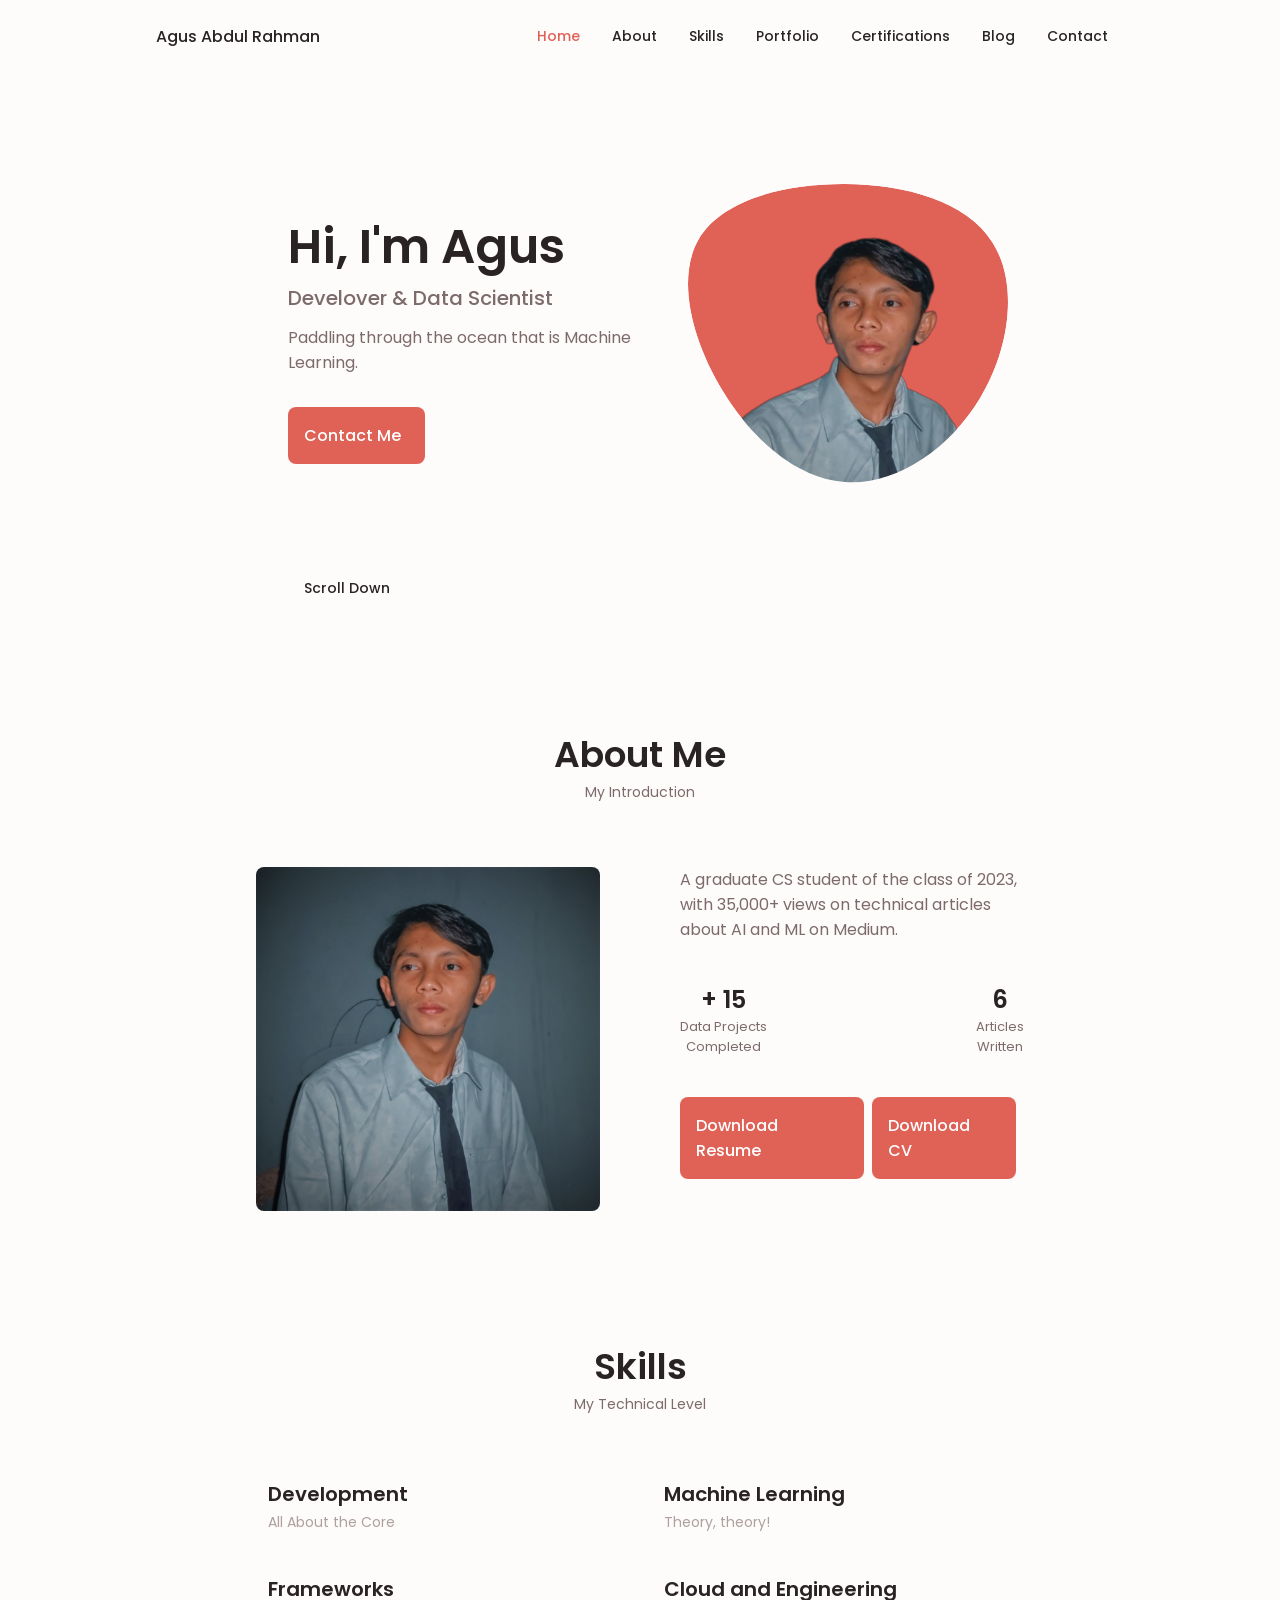
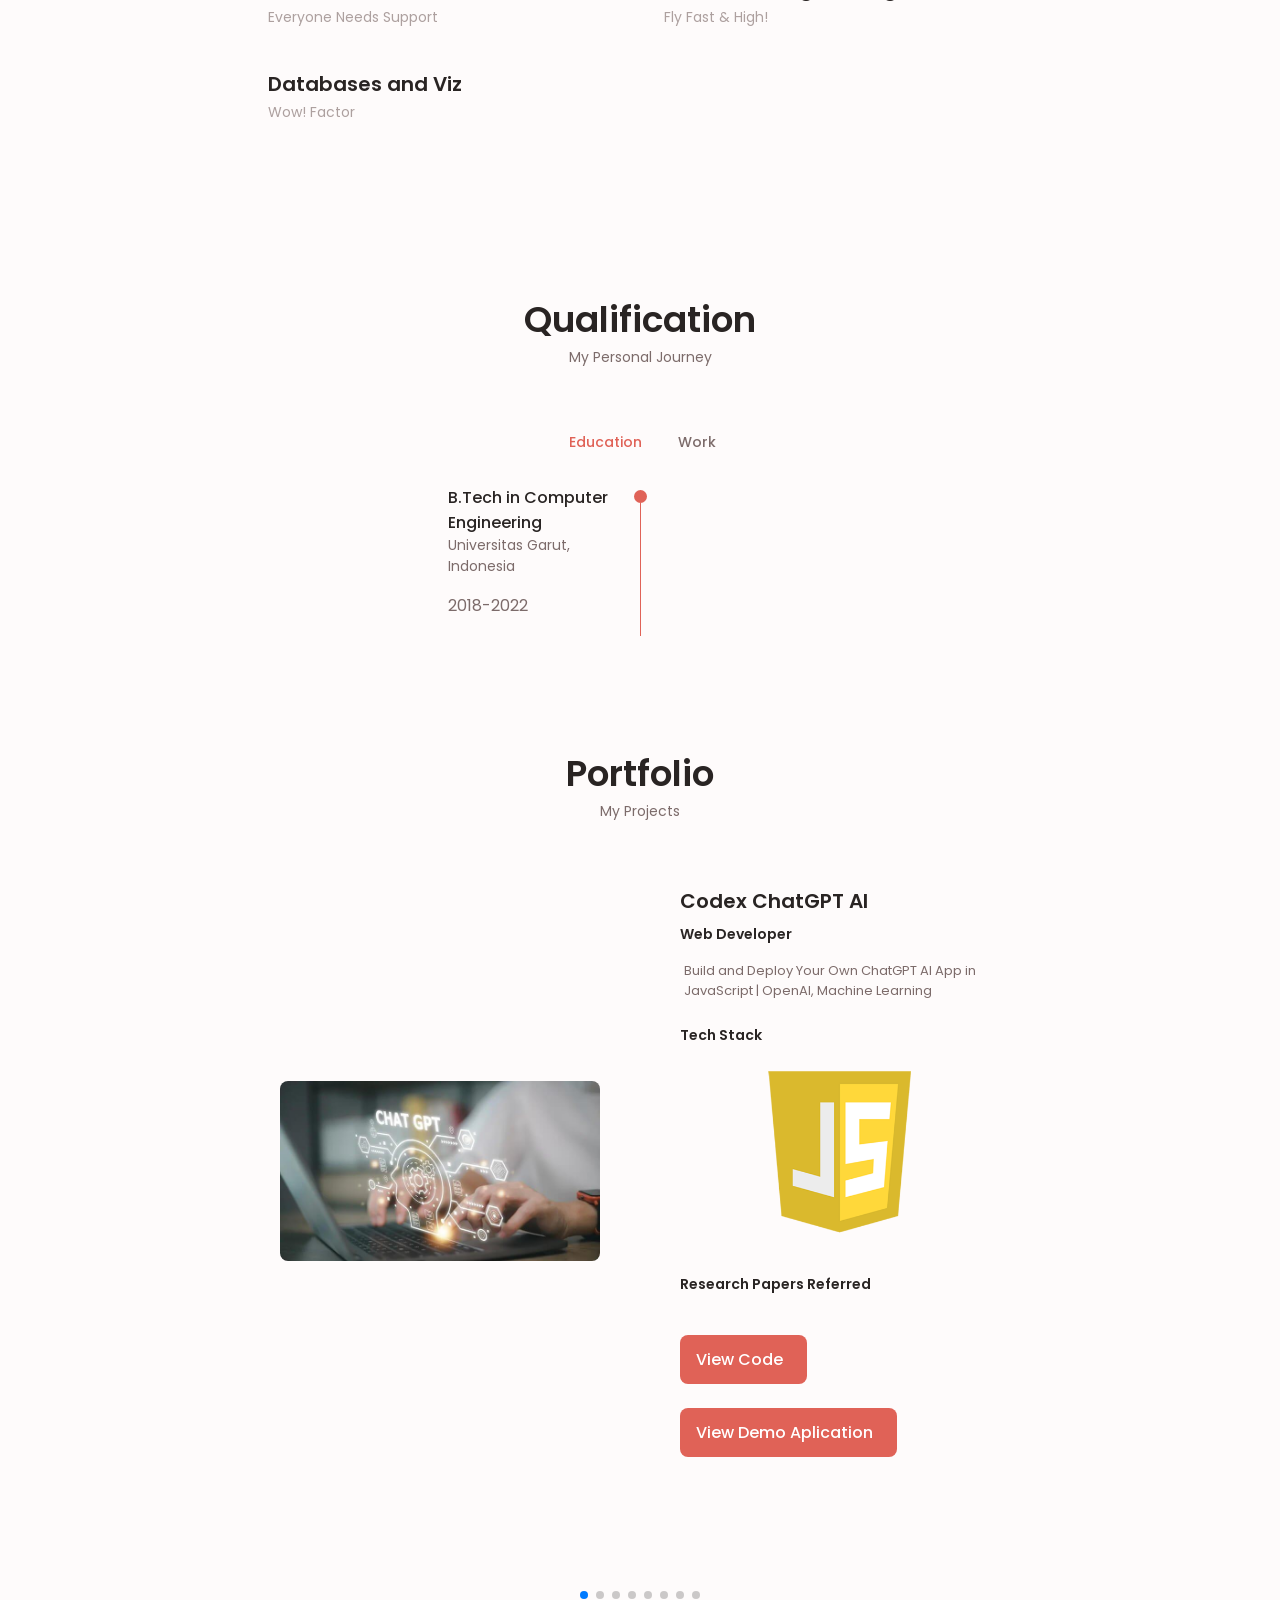
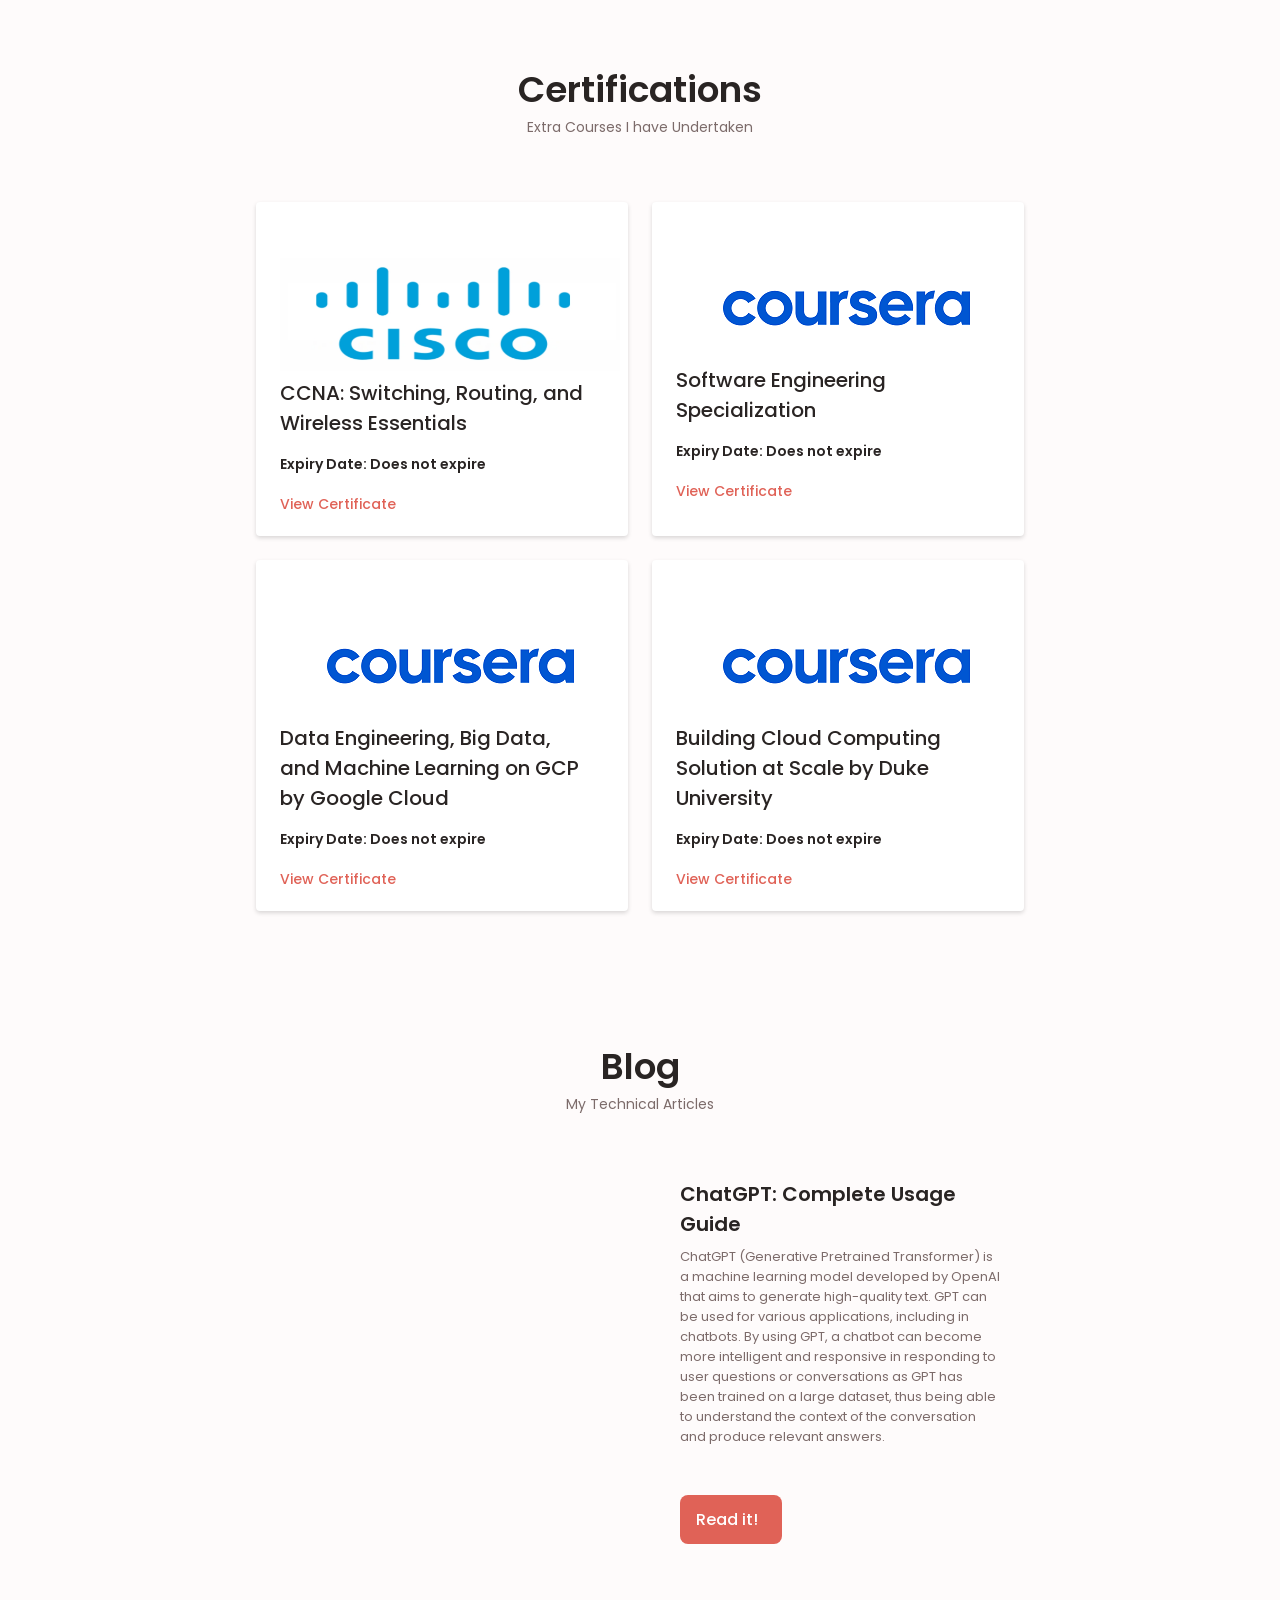
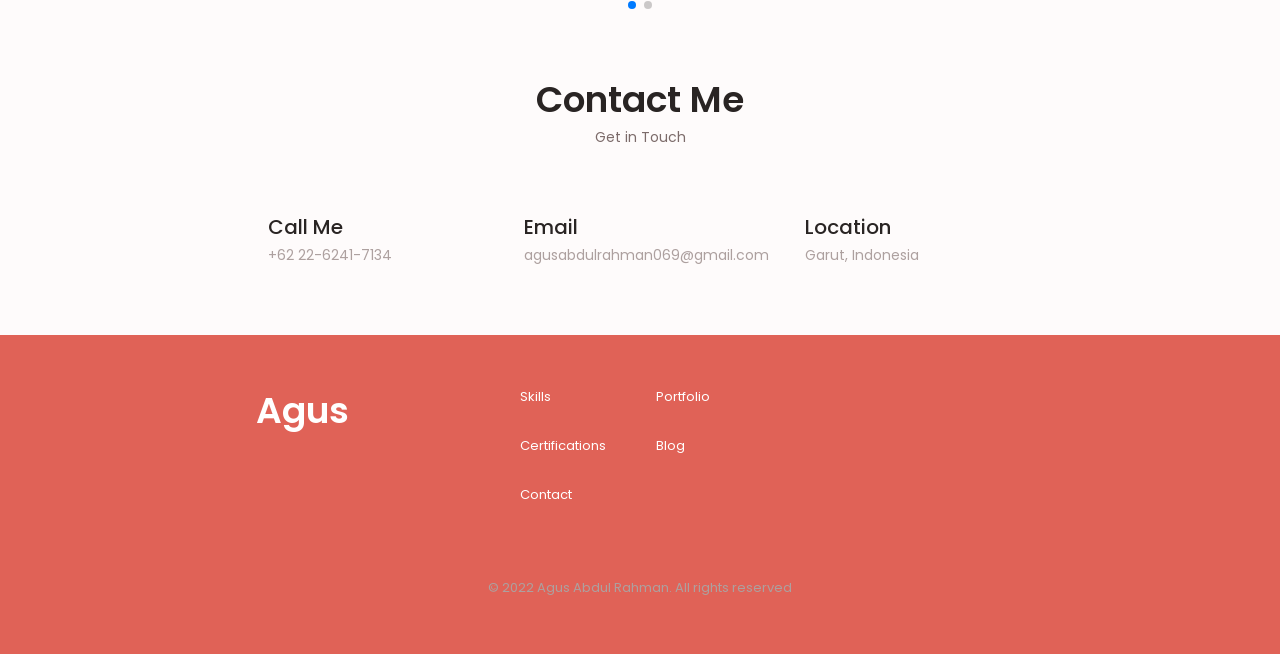
==== index.html @ 969ab30a "add img" ====
<!DOCTYPE html>
    <html lang="en">
    <head>
        <meta charset="UTF-8">
        <meta name="viewport" content="width=device-width, initial-scale=1.0">

        <!--==================== FAVICON ====================-->
        <link rel="icon" href="assets/img/favicon.png">
        
        <!--==================== UNICONS ====================-->
        <link rel="stylesheet" href="https://unicons.iconscout.com/release/v4.0.0/css/line.css">
        
        <!--==================== SWIPER CSS ====================-->
        <link rel="stylesheet" href="assets/css/swiper-bundle.min.css">
        
        <!--==================== CSS ====================-->
        <link rel="stylesheet" href="assets/css/styles.css">

        <!--    =========== Tracker =========      -->
        <!-- Global site tag (gtag.js) - Google Analytics -->
        <script async src="https://www.googletagmanager.com/gtag/js?id=G-GCK34VVZSK"></script>
        <script>
          window.dataLayer = window.dataLayer || [];
          function gtag(){dataLayer.push(arguments);}
          gtag('js', new Date());

          gtag('config', 'G-GCK34VVZSK');
        </script>
        <title>Agus</title>
    </head>
    <body>
        <!--==================== HEADER ====================-->
        <header class="header" id="header">
            <nav class="nav container">
                <a href="#" class="nav__logo">Agus Abdul Rahman</a>

                <div class="nav__menu" id="nav-menu">
                    <ul class="nav__list grid">
                        <li class="nav__item">
                            <a href="#home" class="nav__link active-link">
                                <i class="uil uil-estate nav__icon"></i> Home
                            </a>
                        </li>
                        <li class="nav__item">
                            <a href="#about" class="nav__link">
                                <i class="uil uil-user nav__icon"></i> About
                            </a>
                        </li>
                        <li class="nav__item">
                            <a href="#skills" class="nav__link">
                                <i class="uil uil-file-alt nav__icon"></i> Skills
                            </a>
                        </li>
                        <li class="nav__item">
                            <a href="#portfolio" class="nav__link"> 
                                <i class="uil uil-scenery nav__icon"></i> Portfolio
                            </a>
                        </li>
                        <!-- <li class="nav__item">
                            <a href="#research" class="nav__link"> 
                                <i class="uil uil-briefcase nav__icon"></i> Research
                            </a>
                        </li> -->
                        <li class="nav__item">
                            <a href="#certification" class="nav__link"> 
                                <i class="uil uil-newspaper nav__icon"></i> Certifications
                            </a>
                        </li>
                        <li class="nav__item">
                            <a href="#blog" class="nav__link"> 
                                <i class="uil uil-edit nav__icon"></i> Blog
                            </a>
                        </li>
                        <li class="nav__item">
                            <a href="#contact" class="nav__link">
                                <i class="uil uil-message nav__icon"></i> Contact
                            </a>
                        </li>
                    </ul>
                    <i class="uil uil-times nav__close" id="nav-close"></i>
                </div>

                <div class="nav__btns">
                    <!-- Theme change button -->
                    <i class="uil uil-moon change-theme" id="theme-button"></i>

                    <div class="nav__toggle" id="nav-toggle">
                        <i class="uil uil-apps"></i>
                    </div>
                </div>
            </nav>
        </header>

        <!--==================== MAIN ====================-->
        <main class="main">
            <!--==================== HOME ====================-->
            <section class="home section" id="home">
                <div class="home__container container grid">
                    <div class="home__content grid">
                        <div class="home__social">
                            <a href="https://www.linkedin.com/in/agusabdulrahman" target="_blank" class="home__social-icon">
                                <i class="uil uil-linkedin-alt"></i>
                            </a>

                            <a href="https://www.github.com/agusabdulrahman" target="_blank" class="home__social-icon">
                                <i class="uil uil-github-alt"></i>
                            </a>

                            <a href="https://www.twitter.com/@agusabdulrahman" target="_blank" class="home__social-icon">
                                <i class="uil uil-twitter-alt"></i>
                            </a>

                            <a href="https://www.medium.com/@agusabdulrahman" target="_blank" class="home__social-icon">
                                <i class="uil uil-medium-m"></i>
                            </a>

                            <a href="https://www.leetcode.com/@agusabdulrahman" target="_blank" class="home__social-icon">
                                <i class="uil uil-arrow"></i>
                            </a>

                            <!-- Personal Blog Link -->
                            <!-- <a href="https://newstoday51.news.blog/" target="_blank" class="home__social-icon">
                                <i class="uil uil-pen"></i>
                            </a> -->
                        </div>

                        <div class="home__img">
                            <svg class="home__blob" viewBox="0 0 200 187" xmlns="http://www.w3.org/2000/svg" xmlns:xlink="http://www.w3.org/1999/xlink">
                                <mask id="mask0" mask-type="alpha">
                                    <path d="M190.312 36.4879C206.582 62.1187 201.309 102.826 182.328 134.186C163.346 165.547 
                                    130.807 187.559 100.226 186.353C69.6454 185.297 41.0228 161.023 21.7403 129.362C2.45775 
                                    97.8511 -7.48481 59.1033 6.67581 34.5279C20.9871 10.1032 59.7028 -0.149132 97.9666 
                                    0.00163737C136.23 0.303176 174.193 10.857 190.312 36.4879Z"/>
                                </mask>
                                <g mask="url(#mask0)">
                                    <path d="M190.312 36.4879C206.582 62.1187 201.309 102.826 182.328 134.186C163.346 
                                    165.547 130.807 187.559 100.226 186.353C69.6454 185.297 41.0228 161.023 21.7403 
                                    129.362C2.45775 97.8511 -7.48481 59.1033 6.67581 34.5279C20.9871 10.1032 59.7028 
                                    -0.149132 97.9666 0.00163737C136.23 0.303176 174.193 10.857 190.312 36.4879Z"/>
                                    
                                    <image class="home__blob-img" x="20" y="10" xlink:href="assets/img/About/agus-tranparant1.png"/>
                                </g>
                            </svg>                            
                        </div>

                        <div class="home__data">
                            <h1 class="home__title">Hi, I'm Agus</h1>
                            <h3 class="home__subtitle">Develover & Data Scientist</h3>
                            <p class="home__description">Paddling through the ocean that is Machine Learning.
                            </p>
                            <a href="#contact" class="button button--flex">
                                Contact Me <i class="uil uil-message button__icon"></i>
                            </a>
                        </div>
                    </div>

                    <div class="home__scroll">
                        <a href="#about" class="home__scroll-button button--flex">
                            <i class="uil uil-mouse-alt home__scroll-mouse"></i>
                            <span class="home__scroll-name">Scroll Down</span>
                            <i class="uil uil-arrow-down home__scroll-arrow"></i>
                        </a>
                    </div>

                </div>
            </section>

            <!--==================== ABOUT ====================-->
            <section class="about section" id="about">
                <h2 class="section__title">About Me</h2>
                <span class="section__subtitle">My Introduction</span>

                <div class="about__container container grid">
                    <img src="assets/img/About/agus.jpg" alt="" class="about__img">
                
                    <div class="about__data">
                        <p class="about__description">A graduate CS student of the class of 2023, with 35,000+ views
                        on technical articles about AI and ML on Medium.
                        </p>

                        <div class="about__info">
                            <div>
                                <span class="about__info-title">+ 15</span>
                                <span class="about__info-name">Data Projects <br> Completed</span>
                            </div>

                            <div>
                                <span class="about__info-title">6</span>
                                <span class="about__info-name">Articles <br> Written</span>
                            </div>

                            <!-- <div>
                                <span class="about__info-title">2</span>
                                <span class="about__info-name">Published <br> Papers</span>
                            </div> -->
                        </div>

                        <div class="about__buttons">
                            <a download="" href="assets/pdf/agus-resume.pdf" class="button button--flex resume">
                                Download Resume<i class="uil uil-download-alt button__icon"></i>
                            </a>

                            <a download="" href="assets/pdf/agus-resume.pdf" class="button button--flex resume">
                                Download CV<i class="uil uil-download-alt button__icon"></i>
                            </a>
                        </div>
                    </div>
                </div>
        
            </section>

            <!--==================== SKILLS ====================-->
            <section class="skills section" id="skills">
                <h2 class="section__title">Skills</h2>
                <span class="section__subtitle">My Technical Level</span>

                <div class="skills__container container grid">
                    <div>
                        <!--==================== SKILLS 1====================-->
                        <div class="skills__content skills__close">
                            <div class="skills__header">
                                <i class="uil uil-brackets-curly skills__icon"></i>

                                <div>
                                   <h1 class="skills__title">Development</h1>
                                   <span class="skills__subtitle">All About the Core</span> 
                                </div>

                                <i class="uil uil-angle-down skills__arrow"></i>
                            </div>

                            <div class="skills__list grid">
                                <div class="skills__data">
                                    <div class="skills__titles">
                                        <h3 class="skills__name">Python</h3>
                                        <span class="skills__number">70%</span>
                                    </div>
                                    <div class="skills__bar">
                                        <span class="skills__percentage skills__python">
                                        </span>
                                    </div>
                                </div>

                                <div class="skills__data">
                                    <div class="skills__titles">
                                        <h3 class="skills__name">Java</h3>
                                        <span class="skills__number">50%</span>
                                    </div>
                                    <div class="skills__bar">
                                        <span class="skills__percentage skills__java">
                                        </span>
                                    </div>
                                </div>

                                <div class="skills__data">
                                    <div class="skills__titles">
                                        <h3 class="skills__name">PySpark</h3>
                                        <span class="skills__number">60%</span>
                                    </div>
                                    <div class="skills__bar">
                                        <span class="skills__percentage skills__pyspark">
                                        </span>
                                    </div>
                                </div>
								
								<div class="skills__data">
                                    <div class="skills__titles">
                                        <h3 class="skills__name">R</h3>
                                        <span class="skills__number">40%</span>
                                    </div>
                                    <div class="skills__bar">
                                        <span class="skills__percentage skills__r">
                                        </span>
                                    </div>
                                </div>

                                <div class="skills__data">
                                    <div class="skills__titles">
                                        <h3 class="skills__name">C++</h3>
                                        <span class="skills__number">40%</span>
                                    </div>
                                    <div class="skills__bar">
                                        <span class="skills__percentage skills__cpp">
                                        </span>
                                    </div>
                                </div>

                                <div class="skills__data">
                                    <div class="skills__titles">
                                        <h3 class="skills__name">JavaScript</h3>
                                        <span class="skills__number">50%</span>
                                    </div>
                                    <div class="skills__bar">
                                        <span class="skills__percentage skills__js">
                                        </span>
                                    </div>
                                </div>

                                <div class="skills__data">
                                    <div class="skills__titles">
                                        <h3 class="skills__name">Android</h3>
                                        <span class="skills__number">55%</span>
                                    </div>
                                    <div class="skills__bar">
                                        <span class="skills__percentage skills__android">
                                        </span>
                                    </div>
                                </div>

                                <!-- <div class="skills__data">
                                    <div class="skills__titles">
                                        <h3 class="skills__name">Julia</h3>
                                        <span class="skills__number">20%</span>
                                    </div>
                                    <div class="skills__bar">
                                        <span class="skills__percentage skills__julia">
                                        </span>
                                    </div>
                                </div> -->
								
								<div class="skills__data">
                                    <div class="skills__titles">
                                        <h3 class="skills__name">MS Excel</h3>
                                        <span class="skills__number">70%</span>
                                    </div>
                                    <div class="skills__bar">
                                        <span class="skills__percentage skills__excel">
                                        </span>
                                    </div>
                                </div>

                                <div class="skills__data">
                                    <div class="skills__titles">
                                        <h3 class="skills__name">Photoshop</h3>
                                        <span class="skills__number">70%</span>
                                    </div>
                                    <div class="skills__bar">
                                        <span class="skills__percentage skills__photoshop">
                                        </span>
                                    </div>
                                </div>

                                <div class="skills__data">
                                    <div class="skills__titles">
                                        <h3 class="skills__name">Indesign</h3>
                                        <span class="skills__number">90%</span>
                                    </div>
                                    <div class="skills__bar">
                                        <span class="skills__percentage skills__indesign">
                                        </span>
                                    </div>
                                </div>
                            </div>
                        </div>

                        <!--==================== SKILLS 2====================-->
                        <div class="skills__content skills__close">
                            <div class="skills__header">
                                <i class="uil uil-server-network skills__icon"></i>

                                <div>
                                   <h1 class="skills__title">Frameworks</h1>
                                   <span class="skills__subtitle">Everyone Needs Support</span> 
                                </div>

                                <i class="uil uil-angle-down skills__arrow"></i>
                            </div>

                            <div class="skills__list grid">
                                <div class="skills__data">
                                    <div class="skills__titles">
                                        <h3 class="skills__name">NumPy</h3>
                                        <span class="skills__number">80%</span>
                                    </div>
                                    <div class="skills__bar">
                                        <span class="skills__percentage skills__np">
                                        </span>
                                    </div>
                                </div>

                                <div class="skills__data">
                                    <div class="skills__titles">
                                        <h3 class="skills__name">pandas</h3>
                                        <span class="skills__number">90%</span>
                                    </div>
                                    <div class="skills__bar">
                                        <span class="skills__percentage skills__pd">
                                        </span>
                                    </div>
                                </div>

                                <div class="skills__data">
                                    <div class="skills__titles">
                                        <h3 class="skills__name">matplotlib</h3>
                                        <span class="skills__number">70%</span>
                                    </div>
                                    <div class="skills__bar">
                                        <span class="skills__percentage skills__mtl">
                                        </span>
                                    </div>
                                </div>

                                <div class="skills__data">
                                    <div class="skills__titles">
                                        <h3 class="skills__name">scikit-learn</h3>
                                        <span class="skills__number">85%</span>
                                    </div>
                                    <div class="skills__bar">
                                        <span class="skills__percentage skills__sklearn">
                                        </span>
                                    </div>
                                </div>
                                
                                <div class="skills__data">
                                    <div class="skills__titles">
                                        <h3 class="skills__name">Spark MLlib</h3>
                                        <span class="skills__number">70%</span>
                                    </div>
                                    <div class="skills__bar">
                                        <span class="skills__percentage skills__mllib">
                                        </span>
                                    </div>
                                </div>

                                <div class="skills__data">
                                    <div class="skills__titles">
                                        <h3 class="skills__name">Pytorch</h3>
                                        <span class="skills__number">85%</span>
                                    </div>
                                    <div class="skills__bar">
                                        <span class="skills__percentage skills__pytorch">
                                        </span>
                                    </div>
                                </div>

                                <div class="skills__data">
                                    <div class="skills__titles">
                                        <h3 class="skills__name">Deep Graph Library</h3>
                                        <span class="skills__number">55%</span>
                                    </div>
                                    <div class="skills__bar">
                                        <span class="skills__percentage skills__dgl">
                                        </span>
                                    </div>
                                </div>
								
								<div class="skills__data">
                                    <div class="skills__titles">
                                        <h3 class="skills__name">OpenCV</h3>
                                        <span class="skills__number">65%</span>
                                    </div>
                                    <div class="skills__bar">
                                        <span class="skills__percentage skills__opencv">
                                        </span>
                                    </div>
                                </div>
								
								<div class="skills__data">
                                    <div class="skills__titles">
                                        <h3 class="skills__name">Pillow</h3>
                                        <span class="skills__number">65%</span>
                                    </div>
                                    <div class="skills__bar">
                                        <span class="skills__percentage skills__pillow">
                                        </span>
                                    </div>
                                </div>

                                <div class="skills__data">
                                    <div class="skills__titles">
                                        <h3 class="skills__name">NLTK</h3>
                                        <span class="skills__number">60%</span>
                                    </div>
                                    <div class="skills__bar">
                                        <span class="skills__percentage skills__nltk">
                                        </span>
                                    </div>
                                </div>

                                <div class="skills__data">
                                    <div class="skills__titles">
                                        <h3 class="skills__name">streamlit</h3>
                                        <span class="skills__number">80%</span>
                                    </div>
                                    <div class="skills__bar">
                                        <span class="skills__percentage skills__streamlit">
                                        </span>
                                    </div>
                                </div>

                                <div class="skills__data">
                                    <div class="skills__titles">
                                        <h3 class="skills__name">seaborn</h3>
                                        <span class="skills__number">70%</span>
                                    </div>
                                    <div class="skills__bar">
                                        <span class="skills__percentage skills__seaborn">
                                        </span>
                                    </div>
                                </div>

                                <div class="skills__data">
                                    <div class="skills__titles">
                                        <h3 class="skills__name">Flask</h3>
                                        <span class="skills__number">40%</span>
                                    </div>
                                    <div class="skills__bar">
                                        <span class="skills__percentage skills__flask">
                                        </span>
                                    </div>
                                </div>
                            </div>
                        </div>                        
                    </div>

                    <div>
                        <!--==================== SKILLS 3====================-->
                        <div class="skills__content skills__close">
                            <div class="skills__header">
                                <i class="uil uil-atom skills__icon"></i>

                                <div>
                                   <h1 class="skills__title">Machine Learning</h1>
                                   <span class="skills__subtitle">Theory, theory!</span> 
                                </div>

                                <i class="uil uil-angle-down skills__arrow"></i>
                            </div>

                            <div class="skills__list grid">
                                <div class="skills__data">
                                    <div class="skills__titles">
                                        <h3 class="skills__name">Linear and Logistic Regression</h3>
                                        <span class="skills__number">95%</span>
                                    </div>
                                    <div class="skills__bar">
                                        <span class="skills__percentage skills__regression">
                                        </span>
                                    </div>
                                </div>

                                <div class="skills__data">
                                    <div class="skills__titles">
                                        <h3 class="skills__name">Decision Trees</h3>
                                        <span class="skills__number">95%</span>
                                    </div>
                                    <div class="skills__bar">
                                        <span class="skills__percentage skills__dt">
                                        </span>
                                    </div>
                                </div>

                                <div class="skills__data">
                                    <div class="skills__titles">
                                        <h3 class="skills__name">Ensemble Models</h3>
                                        <span class="skills__number">90%</span>
                                    </div>
                                    <div class="skills__bar">
                                        <span class="skills__percentage skills__ensemble">
                                        </span>
                                    </div>
                                </div>

                                <div class="skills__data">
                                    <div class="skills__titles">
                                        <h3 class="skills__name">Clustering</h3>
                                        <span class="skills__number">65%</span>
                                    </div>
                                    <div class="skills__bar">
                                        <span class="skills__percentage skills__clustering">
                                        </span>
                                    </div>
                                </div>

                                <div class="skills__data">
                                    <div class="skills__titles">
                                        <h3 class="skills__name">Convolutional Neural Networks</h3>
                                        <span class="skills__number">80%</span>
                                    </div>
                                    <div class="skills__bar">
                                        <span class="skills__percentage skills__cnn">
                                        </span>
                                    </div>
                                </div>

                                <div class="skills__data">
                                    <div class="skills__titles">
                                        <h3 class="skills__name">Graph Neural Networks</h3>
                                        <span class="skills__number">60%</span>
                                    </div>
                                    <div class="skills__bar">
                                        <span class="skills__percentage skills__gnn">
                                        </span>
                                    </div>
                                </div>

                                <div class="skills__data">
                                    <div class="skills__titles">
                                        <h3 class="skills__name">Recommender Systems</h3>
                                        <span class="skills__number">75%</span>
                                    </div>
                                    <div class="skills__bar">
                                        <span class="skills__percentage skills__recsys">
                                        </span>
                                    </div>
                                </div>

                                <div class="skills__data">
                                    <div class="skills__titles">
                                        <h3 class="skills__name">Natural Language Processing</h3>
                                        <span class="skills__number">65%</span>
                                    </div>
                                    <div class="skills__bar">
                                        <span class="skills__percentage skills__nlp">
                                        </span>
                                    </div>
                                </div>

                                <div class="skills__data">
                                    <div class="skills__titles">
                                        <h3 class="skills__name">Exploratory Data Analysis</h3>
                                        <span class="skills__number">90%</span>
                                    </div>
                                    <div class="skills__bar">
                                        <span class="skills__percentage skills__eda">
                                        </span>
                                    </div>
                                </div>
								
								<div class="skills__data">
                                    <div class="skills__titles">
                                        <h3 class="skills__name">Multi-modal Learning</h3>
                                        <span class="skills__number">70%</span>
                                    </div>
                                    <div class="skills__bar">
                                        <span class="skills__percentage skills__mml">
                                        </span>
                                    </div>
                                </div>

                                <div class="skills__data">
                                    <div class="skills__titles">
                                        <h3 class="skills__name">Time Series</h3>
                                        <span class="skills__number">55%</span>
                                    </div>
                                    <div class="skills__bar">
                                        <span class="skills__percentage skills__time">
                                        </span>
                                    </div>
                                </div>
                            </div>
                        </div>

                        <!--==================== SKILLS 4====================-->
                        <div class="skills__content skills__close">
                            <div class="skills__header">
                                <i class="uil uil-cloud-lock skills__icon"></i>

                                <div>
                                   <h1 class="skills__title">Cloud and Engineering</h1>
                                   <span class="skills__subtitle">Fly Fast & High!</span> 
                                </div>

                                <i class="uil uil-angle-down skills__arrow"></i>
                            </div>

                            <div class="skills__list grid">
                                <div class="skills__data">
                                    <div class="skills__titles">
                                        <h3 class="skills__name">AWS Sagemaker</h3>
                                        <span class="skills__number">65%</span>
                                    </div>
                                    <div class="skills__bar">
                                        <span class="skills__percentage skills__sagemaker">
                                        </span>
                                    </div>
                                </div>

                                <div class="skills__data">
                                    <div class="skills__titles">
                                        <h3 class="skills__name">AWS EMR</h3>
                                        <span class="skills__number">75%</span>
                                    </div>
                                    <div class="skills__bar">
                                        <span class="skills__percentage skills__emr">
                                        </span>
                                    </div>
                                </div>

                                <div class="skills__data">
                                    <div class="skills__titles">
                                        <h3 class="skills__name">AWS Lambda</h3>
                                        <span class="skills__number">70%</span>
                                    </div>
                                    <div class="skills__bar">
                                        <span class="skills__percentage skills__lambda">
                                        </span>
                                    </div>
                                </div>

                                <div class="skills__data">
                                    <div class="skills__titles">
                                        <h3 class="skills__name">Big Query</h3>
                                        <span class="skills__number">40%</span>
                                    </div>
                                    <div class="skills__bar">
                                        <span class="skills__percentage skills__bq">
                                        </span>
                                    </div>
                                </div>

                                <div class="skills__data">
                                    <div class="skills__titles">
                                        <h3 class="skills__name">Docker</h3>
                                        <span class="skills__number">60%</span>
                                    </div>
                                    <div class="skills__bar">
                                        <span class="skills__percentage skills__docker">
                                        </span>
                                    </div>
                                </div>

                                <div class="skills__data">
                                    <div class="skills__titles">
                                        <h3 class="skills__name">Apache Airflow</h3>
                                        <span class="skills__number">40%</span>
                                    </div>
                                    <div class="skills__bar">
                                        <span class="skills__percentage skills__airflow">
                                        </span>
                                    </div>
                                </div>

                                <div class="skills__data">
                                    <div class="skills__titles">
                                        <h3 class="skills__name">Kafka</h3>
                                        <span class="skills__number">40%</span>
                                    </div>
                                    <div class="skills__bar">
                                        <span class="skills__percentage skills__kafka">
                                        </span>
                                    </div>
                                </div>
                            </div>
                        </div>
                    </div>

                    <div>
                        <!--==================== SKILLS 5====================-->
                        <div class="skills__content skills__close">
                            <div class="skills__header">
                                <i class="uil uil-analysis skills__icon"></i>

                                <div>
                                   <h1 class="skills__title">Databases and Viz</h1>
                                   <span class="skills__subtitle">Wow! Factor</span> 
                                </div>

                                <i class="uil uil-angle-down skills__arrow"></i>
                            </div>

                            <div class="skills__list grid">
                                <div class="skills__data">
                                    <div class="skills__titles">
                                        <h3 class="skills__name">MySQL</h3>
                                        <span class="skills__number">85%</span>
                                    </div>
                                    <div class="skills__bar">
                                        <span class="skills__percentage skills__sql">
                                        </span>
                                    </div>
                                </div>

                                <div class="skills__data">
                                    <div class="skills__titles">
                                        <h3 class="skills__name">AWS Redshift</h3>
                                        <span class="skills__number">75%</span>
                                    </div>
                                    <div class="skills__bar">
                                        <span class="skills__percentage skills__redshift">
                                        </span>
                                    </div>
                                </div>

                                <div class="skills__data">
                                    <div class="skills__titles">
                                        <h3 class="skills__name">Amazon RDS</h3>
                                        <span class="skills__number">70%</span>
                                    </div>
                                    <div class="skills__bar">
                                        <span class="skills__percentage skills__rds">
                                        </span>
                                    </div>
                                </div>

                                <div class="skills__data">
                                    <div class="skills__titles">
                                        <h3 class="skills__name">Tableau</h3>
                                        <span class="skills__number">50%</span>
                                    </div>
                                    <div class="skills__bar">
                                        <span class="skills__percentage skills__tableau">
                                        </span>
                                    </div>
                                </div>

                                <div class="skills__data">
                                    <div class="skills__titles">
                                        <h3 class="skills__name">Power BI</h3>
                                        <span class="skills__number">50%</span>
                                    </div>
                                    <div class="skills__bar">
                                        <span class="skills__percentage skills__pbi">
                                        </span>
                                    </div>
                                </div>

                                <div class="skills__data">
                                    <div class="skills__titles">
                                        <h3 class="skills__name">Looker</h3>
                                        <span class="skills__number">60%</span>
                                    </div>
                                    <div class="skills__bar">
                                        <span class="skills__percentage skills__looker">
                                        </span>
                                    </div>
                                </div>

                            </div>
                        </div>

                    </div>

                    

                </div>
            </section>

            <!--==================== QUALIFICATION ====================-->
            <section class="qualification section">
                <h2 class="section__title">Qualification</h2>
                <span class="section__subtitle">My Personal Journey</span>

                <div class="qualification__container container">
                    <div class="qualification__tabs">
                        <div class="qualification__button button--flex qualification__active" data-target="#education">
                            <i class="uil uil-graduation-cap qualification__icon"></i>
                            Education
                        </div>

                        <div class="qualification__button button--flex" data-target="#work">
                            <i class="uil uil-briefcase-alt qualification__icon"></i>
                            Work
                        </div>
                    </div>

                    <div class="qualification__sections">
                        <!--==================== QUALIFICATION CONTENT 1 ====================-->
                        
                        <div class="qualification__content qualification__active" data-content id="education">

                            <!--==================== QUALIFICATION 1 ====================-->
                            <div class="qualification__data">
                                <div>
                                    <h3 class="qualification__title">B.Tech in Computer Engineering</h3>
                                    <span class="qualification__subtitle">Universitas Garut, Indonesia</span>
                                    <div class="qualification__calendar">
                                        <i class="uil uil-calendar-alt"></i>
                                        2018-2022
                                    </div>
                                </div>

                                <div>
                                    <span class="qualification__rounder"></span>
                                    <span class="qualification__line"></span>
                                </div>
                            </div>

                             <!--==================== QUALIFICATION 2 ====================-->
                            <!-- <div class="qualification__data">
                                
                                <div></div>

                                <div>
                                    <span class="qualification__rounder"></span>
                                    <span class="qualification__line"></span>
                                </div>

                                <div>
                                    <h3 class="qualification__title">Exchange - Computer Science</h3>
                                    <span class="qualification__subtitle">Princeton University, NJ, USA</span>
                                    <div class="qualification__calendar">
                                        <i class="uil uil-calendar-alt"></i>
                                        2022
                                    </div>
                                </div>
                            </div> -->
                        
                       </div>

                        </div>

                        <!--==================== QUALIFICATION CONTENT 2 ====================-->
                        
                        <div class="qualification__content" data-content id="work">


							<!--==================== QUALIFICATION 1 ====================-->
                            <div class="qualification__data">
                            <div>
                                <h3 class="qualification__title">Data Scientist Intern</h3>
                                <span class="qualification__subtitle">Home Credit</span>
                                <div class="qualification__calendar">
                                    <i class="uil uil-calendar-alt"></i>
                                    Febrauary 2023 - Maret 2023
                                </div>
                                
                                <span class="button button--flex button--small button--link qualification__button-modal">
                                     What I did here
                                     <i class="uil uil-arrow-right button__icon"></i>
                                 </span>
         
                                 <div class="qualification__modal">
                                     <div class="qualification__modal-content">
                                         <!-- <h4 class="qualification__modal-title"></h4> -->
                                         <p style="text-align:center"><img src="assets/img/Experience/home.png" alt=""></p>
                                         <i class="uil uil-times qualification__modal-close"></i>

                                         <ul class="qualification__modal-works grid">
                                             <li class="qualification__modal-work">
                                                 <i class="uil uil-check-circle qualification__modal-icon"></i>
                                                 <p>Applied the CRISP-DM methodology in analyzing credit score data and created its presentation deck</p>
                                             </li>
                                             <li class="qualification__modal-work">
                                                <i class="uil uil-check-circle qualification__modal-icon"></i>
                                                <p>Pre-processed data, conducted Exploratory Data Analysis (EDA), and built Logistic Regression, K-Nearest Neighbor (KNN), and Random Forest model using Python.</p>
                                            </li>
                                             </p>

                                         </ul>
                                     </div>
                                 </div>
                            </div>

                            <div>
                                <span class="qualification__rounder"></span>
                                <span class="qualification__line"></span>
                            </div>
                            </div>

                            <!--==================== QUALIFICATION 2 ====================-->
                            <div class="qualification__data">
							
							<div></div>

                            <div>
                                <span class="qualification__rounder"></span>
                                <span class="qualification__line"></span>
                            </div>
							
                            <div>
                                <h3 class="qualification__title">Data Scientist Intern</h3>
                                <span class="qualification__subtitle">LetGrowMore</span>
                                <div class="qualification__calendar">
                                    <i class="uil uil-calendar-alt"></i>
                                    January 2023 - Febrauary 2023
                                </div>
                                
                                <span class="button button--flex button--small button--link qualification__button-modal">
                                     What I did here
                                     <i class="uil uil-arrow-right button__icon"></i>
                                 </span>
         
                                 <div class="qualification__modal">
                                     <div class="qualification__modal-content">
                                         <!-- <h4 class="qualification__modal-title"></h4> -->
                                         <p style="text-align:center"><img src="assets/img/Experience/lets.png" alt=""></p>
                                         <i class="uil uil-times qualification__modal-close"></i>

                                         <ul class="qualification__modal-works grid">
                                             <li class="qualification__modal-work">
                                                 <i class="uil uil-check-circle qualification__modal-icon"></i>
                                                 <p></p>
                                             </li>
                                         </ul>
                                     </div>
                                 </div>
                            </div>
                            </div>
                            
                            <!--==================== QUALIFICATION 3 ====================-->
                           <div class="qualification__data">

                                <div>
                                   <h3 class="qualification__title">Data Engineer</h3>
                                   <span class="qualification__subtitle">BTPN Syariah</span>
                                   <div class="qualification__calendar">
                                       <i class="uil uil-calendar-alt"></i>
                                       Desember 2022 - January 2023
                                   </div>
                                   
                                   <span class="button button--flex button--small button--link qualification__button-modal">
                                        What I did here
                                        <i class="uil uil-arrow-right button__icon"></i>
                                    </span>
            
                                    <div class="qualification__modal">
                                        <div class="qualification__modal-content">
                                            <!-- <h4 class="qualification__modal-title"></h4> -->
                                            <p style="text-align:center"><img src="assets/img/Experience/btpn.png" alt=""></p>
                                            <i class="uil uil-times qualification__modal-close"></i>

                                            <ul class="qualification__modal-works grid">
                                                <li class="qualification__modal-work">
                                                    <i class="uil uil-check-circle qualification__modal-icon"></i>
                                                    <p>Ensuring accurate and efficient data modeling by creating precise data models and optimizing database system performance.</p>
                                                </li>
                                                <li class="qualification__modal-work">
                                                    <i class="uil uil-check-circle qualification__modal-icon"></i>
                                                    <p>Performing data analysis by utilizing data analysis tools such as SQL, T-SQL, and Tableau to extract valuable information from </p>
                                                </li>
                                                <li class="qualification__modal-work">
                                                    <i class="uil uil-check-circle qualification__modal-icon"></i>
                                                    <p>Improving business process efficiency and accuracy by optimizing database systems and ETL processes.</p>
                                            </ul>
                                        </div>
                                    </div>
                               </div>
							
							<div>
                                <span class="qualification__rounder"></span>
                                <span class="qualification__line"></span>
                            </div>
							
                           </div>
						   
                            <!--==================== QUALIFICATION 4 ====================-->
                            <div class="qualification__data">

							<div></div>

                            <div>
                                <span class="qualification__rounder"></span>
                                <span class="qualification__line"></span>
                            </div>
							

                               <div>
                                   <h3 class="qualification__title">BackEnd Developer</h3>
                                   <span class="qualification__subtitle">Evermos</span>
                                   <div class="qualification__calendar">
                                       <i class="uil uil-calendar-alt"></i>
                                       February 2020 - March 2020
                                   </div>
                                   <span class="button button--flex button--small button--link qualification__button-modal">
                                        What I did here
                                        <i class="uil uil-arrow-right button__icon"></i>
                                    </span>
                               </div>
        
                               <div class="qualification__modal">
                                    <div class="qualification__modal-content">
                                        <!-- <h4 class="qualification__modal-title"></h4> -->
                                        <p style="text-align:center"><img src="assets/img/Experience/evermos.png" alt=""></p>
                                        <i class="uil uil-times qualification__modal-close"></i>

                                        <ul class="qualification__modal-works grid">
                                            <li class="qualification__modal-work">
                                                <i class="uil uil-check-circle qualification__modal-icon"></i>
                                                <p>Developed and deployed an Android application for handsfree token printing for use in hospitals and clinics</p>
                                            </li>
                                            <li class="qualification__modal-work">
                                                <i class="uil uil-check-circle qualification__modal-icon"></i>
                                                <p>Currently in use in two hospitals across the city</p>
                                            </li>
                                        </ul>
                                    </div>
                                </div>
                           </div>

                           <!--==================== QUALIFICATION 5 ====================-->
                           <div class="qualification__data">

                            <div>
                               <h3 class="qualification__title">Project Base Intern Data Scientist</h3>
                               <span class="qualification__subtitle">British Airways</span>
                               <div class="qualification__calendar">
                                   <i class="uil uil-calendar-alt"></i>
                                   Agustus 2022 - September 2022
                               </div>
                               
                               <span class="button button--flex button--small button--link qualification__button-modal">
                                    What I did here
                                    <i class="uil uil-arrow-right button__icon"></i>
                                </span>
        
                                <div class="qualification__modal">
                                    <div class="qualification__modal-content">
                                        <!-- <h4 class="qualification__modal-title"></h4> -->
                                        <p style="text-align:center"><img src="assets/img/Experience/airways.png" alt=""></p>
                                        <i class="uil uil-times qualification__modal-close"></i>

                                        <ul class="qualification__modal-works grid">
                                            <li class="qualification__modal-work">
                                                <i class="uil uil-check-circle qualification__modal-icon"></i>
                                                <p>Collecting and analyzing customer feedback from third-party sources to uncover insights and improve business strategies.</p>
                                            </li>
                                            <li class="qualification__modal-work">
                                                <i class="uil uil-check-circle qualification__modal-icon"></i>
                                                <p>Turning raw data into meaningful information through feature engineering and descriptive analysis. </p>
                                            </li>
                                            <li class="qualification__modal-work">
                                                <i class="uil uil-check-circle qualification__modal-icon"></i>
                                                <p>Developed a Random Forest Classifier model with 99.99% training accuracy and 92.07% test accuracy to identify key factors impacting</p>
                                        </ul>
                                    </div>
                                </div>
                           </div>
                        
                        <div>
                            <span class="qualification__rounder"></span>
                            <span class="qualification__line"></span>
                        </div>
                        
                       </div>

                           <!--==================== QUALIFICATION 6 ====================-->

                           <div class="qualification__data">

							<div></div>

                            <div>
                                <span class="qualification__rounder"></span>
                                <span class="qualification__line"></span>
                            </div>
							

                               <div>
                                   <h3 class="qualification__title">Data Business Analysis</h3>
                                   <span class="qualification__subtitle">Ruangguru</span>
                                   <div class="qualification__calendar">
                                       <i class="uil uil-calendar-alt"></i>
                                       February 2022 - July 2022
                                   </div>
                                   <span class="button button--flex button--small button--link qualification__button-modal">
                                        What I did here
                                        <i class="uil uil-arrow-right button__icon"></i>
                                    </span>
                               </div>
        
                               <div class="qualification__modal">
                                    <div class="qualification__modal-content">
                                        <!-- <h4 class="qualification__modal-title"></h4> -->
                                        <p style="text-align:center"><img src="assets/img/Experience/Ruangguru.png" alt=""></p>
                                        <i class="uil uil-times qualification__modal-close"></i>

                                        <ul class="qualification__modal-works grid">
                                            <li class="qualification__modal-work">
                                                <i class="uil uil-check-circle qualification__modal-icon"></i>
                                                <p>Executed data analysis projects with the aim of identifying HR, Marketing and Product that are often used to get Insights.</p>
                                            </li>
                                            <li class="qualification__modal-work">
                                                <i class="uil uil-check-circle qualification__modal-icon"></i>
                                                <p>Worked in a group of three team members and used JIRA for scrum project management.</p>
                                        </ul>
                                    </div>
                                </div>
                           </div>

                           <!--==================== QUALIFICATION 5 ====================-->
                           
                        </div>
                    </div>
                </div>
            </section>

            <!--==================== PORTFOLIO ====================-->
            <section class="portfolio section" id="portfolio">
                <h2 class="section__title">Portfolio</h2>
                <span class="section__subtitle">My Projects</span>

                <div class="portfolio__container container swiper-container">
                    <div class="swiper-wrapper">
					
                        <!--==================== PORTFOLIO 1====================-->
                        <div class="portfolio__content grid swiper-slide">
                            <img src="assets/img/Portfolio/chat-gpt.jpg" alt="" class="portfolio__img">

                            <div class="portfolio__data">
                                <h3 class="portfolio__title">Codex ChatGPT AI</h3>
                                <h4 class="portfolio__subtitle">Web Developer</h4>

                                <li class="qualification__modal-work portfolio__description">
                                    <i class="uil uil-check-circle qualification__modal-icon"></i>
                                    <p>Build and Deploy Your Own ChatGPT AI App in JavaScript | OpenAI, Machine Learning </p> 
                                </li>

                                <!-- <li class="qualification__modal-work portfolio__description">
                                    <i class="uil uil-check-circle qualification__modal-icon"></i>
                                    <p> </p>
                                </li> -->
                                

                                <h4 class="portfolio__subtitle">Tech Stack</h4>

                                <div class="portfolio_tech_icons">
                                    <img src="assets/img/Tech/javascript-.png">
                                </div><br>
								
								<h4 class="portfolio__subtitle">Research Papers Referred</h4>

                                <!-- <div class="portfolio_tech_icons">
									<a class = "portfolio__links" href = "https://ieeexplore.ieee.org/document/8099810"> <h6> Learning Cross-Modal Embeddings for Cooking Recipes and Food Images </h6></a>
									<a class = "portfolio__links" href = "https://arxiv.org/abs/2012.01345"> <h6> Cross-Modal Retrieval and Synthesis (X-MRS): Closing the Modality Gap in Shared Representation Learning </h6></a>
									<a class = "portfolio__links" href = "https://arxiv.org/abs/1810.06553"> <h6> CRecipe1M+: A Dataset for Learning Cross-Modal Embeddings for Cooking Recipes and Food Images </h6></a>
									<a class = "portfolio__links" href = "https://arxiv.org/abs/2204.09730"> <h6> Transformer Decoders with MultiModal Regularization for Cross-Modal Food Retrieval </h6></a>
									<a class = "portfolio__links" href = "https://arxiv.org/abs/2004.01095"> <h6> MCEN: Bridging Cross-Modal Gap between Cooking Recipes and Dish Images with Latent Variable Model </h6></a>
                                </div> -->
								
								<a href="https://github.com/agusabdulrahman/openai-codex" class="button button--flex button--small portfolio__button">
                                    View Code
                                    <i class="uil uil-arrow-right button__icon"></i>
                                </a>
								
								<a href="https://drive.google.com/file/d/15H9o9e4q5y3CnX5pLInyZ_SORW3ZNy1c/view?usp=sharing" class="button button--flex button--small portfolio__button">
                                    View Demo Aplication
                                    <i class="uil uil-arrow-right button__icon"></i>
                                </a>
								
                            </div>
                        </div>


					    <!--==================== PORTFOLIO 2====================-->
                        <div class="portfolio__content grid swiper-slide">
                            <img src="assets/img/Portfolio/portfolio3.JPG" alt="" class="portfolio__img">

                            <div class="portfolio__data">
                                <h3 class="portfolio__title">Customer Segmentation Analysis and Product Recommender System</h3>
                                <h4 class="portfolio__subtitle">Data Scientist</h4>

                                <li class="qualification__modal-work portfolio__description">
                                    <i class="uil uil-check-circle qualification__modal-icon"></i>
                                    <p>I am using RFM (Recency, Frequency, Monetary) analysis with 5x5x5 dimensions. algorithm K-Means to perform a segmentation Gaussian method to form a cluster </p> 
                                </li>

                                <li class="qualification__modal-work portfolio__description">
                                    <i class="uil uil-check-circle qualification__modal-icon"></i>
                                    <p>Developed a Product Recommendation System to suggest products to customers based on their preferences and behavior. </p>
                                </li>

                                <h4 class="portfolio__subtitle">Tech Stack</h4>

                                <div class="portfolio_tech_icons">
                                    <img src="assets/img/Tech/python.png">
                                    <img src="assets/img/Tech/seaborn.jpg">
                                    <img src="assets/img/Tech/matplotlib.png">
                                </div><br>
								
								<h4 class="portfolio__subtitle">Research Papers Referred</h4>
                                
								
								<a href="https://github.com/agusabdulrahman/Customer-Segmentation-and-Product-Recommender-System" class="button button--flex button--small portfolio__button">
                                    View Repository
                                    <i class="uil uil-arrow-right button__icon"></i>
                                </a>
                            </div>
                        </div>
						
						<!--==================== PORTFOLIO 3====================-->
                        <div class="portfolio__content grid swiper-slide">
                            <img src="assets/img/Portfolio/portfolio9.jpg" alt="" class="portfolio__img">

                            <div class="portfolio__data">
                                <h3 class="portfolio__title">Movie Recommendation from Conversational Data</h3>
                                <h4 class="portfolio__subtitle">Natural Language Processing</h4>

                                <li class="qualification__modal-work portfolio__description">
                                    <i class="uil uil-check-circle qualification__modal-icon"></i>
                                    <p>Built a movie recommendation system leveraging user conversations, critics data and domain adaptation techniques, 
                                        which is a re-implementation of  <a href="https://aclanthology.org/2021.naacl-main.246/">this paper</a></p>
                                </li>

                                <li class="qualification__modal-work portfolio__description">
                                    <i class="uil uil-check-circle qualification__modal-icon"></i>
                                    <p>Tuned hyperparameters for three CF approaches: KNN, SVD and SVDpp to obtain a 3% improvement in results</p>
                                </li>

                                <li class="qualification__modal-work portfolio__description">
                                    <i class="uil uil-check-circle qualification__modal-icon"></i>
                                    <p>Experimented with neural MF and obtained comparable results of RMSE=1.232 and MAE=0.9569</p>
                                </li>

                                <h4 class="portfolio__subtitle">Tech Stack</h4>

                                <div class="portfolio_tech_icons">
                                    <img src="assets/img/Tech/pytorch.png">
                                    <img src="assets/img/Tech/python.png">
									<img src="assets/img/Tech/surprise.png">
									<img src="assets/img/Tech/seaborn.jpg">
                                </div><br>
								
								<h4 class="portfolio__subtitle">Research Papers Referred</h4>

                                <div class="portfolio_tech_icons">
									<a class="portfolio__links" href = "https://aclanthology.org/2021.naacl-main.246/"> <h6> You Sound Like Someone Who Watches Drama Movies: Towards Predicting Movie Preferences from 
									Conversational Interactions</h6></a>
                                </div>

                                <a href="" class="button button--flex button--small portfolio__button">
                                    View Code
                                    <i class="uil uil-arrow-right button__icon"></i>
                                </a>
								
								<a href="" class="button button--flex button--small portfolio__button">
                                    View Presentation
                                    <i class="uil uil-arrow-right button__icon"></i>
                                </a>
                            </div>
                        </div>
											
						<!--==================== PORTFOLIO 4====================-->
                        <div class="portfolio__content grid swiper-slide">
                            <img src="assets/img/Portfolio/portfolio10.jpg" alt="" class="portfolio__img">

                            <div class="portfolio__data">
                                <h3 class="portfolio__title">Logo Detection</h3>
                                <h4 class="portfolio__subtitle">Convolutional Neural Networks</h4>

                                <li class="qualification__modal-work portfolio__description">
                                    <i class="uil uil-check-circle qualification__modal-icon"></i>
                                    <p>Reproduced results for open set logo detection from the paper achieving a 24 percentage point increase in 
                                        mean average precision (mAP) compared to the original using YOLOv5 </p>
                                </li>

                                <li class="qualification__modal-work portfolio__description">
                                    <i class="uil uil-check-circle qualification__modal-icon"></i>
                                    <p>Focused on classifying textual logos and obtained a classification accuracy of 22.56% against 47 classes of the Flickr-47 
                                        dataset using a logo classification architecture consisting of YOLOv5 and template matching</p>
                                </li>

                                <h4 class="portfolio__subtitle">Tech Stack</h4>

                                <div class="portfolio_tech_icons">
                                    <img src="assets/img/Tech/pytorch.png">
                                    <img src="assets/img/Tech/python.png">
                                    <img src="assets/img/Tech/seaborn.jpg">
                                </div><br>
								
								<h4 class="portfolio__subtitle">Research Papers Referred</h4>

                                <div class="portfolio_tech_icons">
									<a class="portfolio__links" href = "https://arxiv.org/abs/1710.10891"> <h6>Open Set Logo Detection and Retrieval</h6></a>
                                </div>

                                <a href="" class="button button--flex button--small portfolio__button">
                                    View Code
                                    <i class="uil uil-arrow-right button__icon"></i>
                                </a>
								
								<a href="" class="button button--flex button--small portfolio__button">
                                    View Presentation
                                    <i class="uil uil-arrow-right button__icon"></i>
                                </a>
                            </div>
                        </div>

                        <!--==================== PORTFOLIO 5====================-->
                        <div class="portfolio__content grid swiper-slide">
                            <img src="assets/img/Portfolio/portfolio7.jpg" alt="" class="portfolio__img">

                            <div class="portfolio__data">
                                <h3 class="portfolio__title">Autoencoder Image Colorization</h3>
                                <h4 class="portfolio__subtitle">Convolutional Neural Networks</h4>

                                <li class="qualification__modal-work portfolio__description">
                                    <i class="uil uil-check-circle qualification__modal-icon"></i>
                                    <p>Built a 11-layer deep autoencoder neural network using residual connections that colorizes black and white images</p>
                                </li>

                                <li class="qualification__modal-work portfolio__description">
                                    <i class="uil uil-check-circle qualification__modal-icon"></i>
                                    <p>Trained the network on 10,000 images from FloydHub and deployed online via Streamlit</p>
                                </li>

                                <h4 class="portfolio__subtitle">Tech Stack</h4>

                                <div class="portfolio_tech_icons">
                                    <img src="assets/img/Tech/pytorch.png">
                                    <img src="assets/img/Tech/python.png">
                                    <img src="assets/img/Tech/matplotlib.png">
                                    <img src="assets/img/Tech/streamlit.png">
                                </div>

                                <a href="" class="button button--flex button--small portfolio__button">
                                    View Code
                                    <i class="uil uil-arrow-right button__icon"></i>
                                </a>
                            </div>
                        </div>

                        <!--==================== PORTFOLIO 6====================-->
                        <div class="portfolio__content grid swiper-slide">
                            <img src="assets/img/Portfolio/portfolio1.jpg" alt="" class="portfolio__img">

                            <div class="portfolio__data">
                                <h3 class="portfolio__title">New York Taxi Fare Prediction</h3>
                                <h4 class="portfolio__subtitle">Big Data</h4>

                                <li class="qualification__modal-work portfolio__description">
                                    <i class="uil uil-check-circle qualification__modal-icon"></i>
                                    <p>Analyzed a 55-million-record strong taxi fare dataset to determine varying trends in taxi fares across both location and time</p>
                                </li>

                                <li class="qualification__modal-work portfolio__description">
                                    <i class="uil uil-check-circle qualification__modal-icon"></i>
                                    <p>Performed feature engineering and zoomed in on trips to and from airports and across different boroughs of NYC</p>
                                </li>

                                <li class="qualification__modal-work portfolio__description">
                                    <i class="uil uil-check-circle qualification__modal-icon"></i>
                                    <p>Predicted taxi fares to an RMSE score of 4.28 by training a Random Forest model on the augmented dataset</p>
                                </li>

                                <h4 class="portfolio__subtitle">Tech Stack</h4>

                                <div class="portfolio_tech_icons">
                                    <img src="assets/img/Tech/pyspark.png">
                                    <img src="assets/img/Tech/python.png">
                                    <img src="assets/img/Tech/pandas.png">
                                    <img src="assets/img/Tech/matplotlib.png">
                                    <img src="assets/img/Tech/emr.png">
                                </div>

                                <a href="" class="button button--flex button--small portfolio__button">
                                    View Code
                                    <i class="uil uil-arrow-right button__icon"></i>
                                </a>
                            </div>
                        </div>

                        <!--==================== PORTFOLIO 7====================-->
                        <div class="portfolio__content grid swiper-slide">
                            <img src="https://media.istockphoto.com/id/1168179082/photo/man-with-brain-stroke-symptoms.jpg?s=612x612&w=0&k=20&c=eYZ9ayO0rR0Su3vN3EU48CxOOnwxUXDgXhpAYb2s7L4=" alt="" class="portfolio__img">

                            <div class="portfolio__data">
                                <h3 class="portfolio__title">Stroke Prediction</h3>
                                <h4 class="portfolio__subtitle">Data Science</h4>

                                <li class="qualification__modal-work portfolio__description">
                                    <i class="uil uil-check-circle qualification__modal-icon"></i>
                                    <p>Build project Stroke Prediction and Exploratory Data Analysis </p>
                                </li>

                                <li class="qualification__modal-work portfolio__description">
                                    <i class="uil uil-check-circle qualification__modal-icon"></i>
                                    <p></p>
                                </li>

                                <h4 class="portfolio__subtitle">Tech Stack</h4>

                                <div class="portfolio_tech_icons">
                                    <img src="assets/img/Tech/python.png">
                                    <img src="assets/img/Tech/numpy.png">
                                    <img src="assets/img/Tech/pandas.png">
                                    <img src="assets/img/Tech/matplotlib.png">
                                    <img src="assets/img/Tech/streamlit.png">
                                </div>

                                <a href="" class="button button--flex button--small portfolio__button">
                                    View Code
                                    <i class="uil uil-arrow-right button__icon"></i>
                                </a>
                            </div>
                        </div>

                        <!--==================== PORTFOLIO 8====================-->
                        

                        <!--==================== PORTFOLIO 9====================-->
                        
                        
                        <!--==================== PORTFOLIO 10====================-->

                        <!--==================== PORTFOLIO 11====================-->
                        <div class="portfolio__content grid swiper-slide">
                            <img src="assets/img/Portfolio/portfolio4.JPG" alt="" class="portfolio__img">

                            <div class="portfolio__data">
                                <h3 class="portfolio__title">Reminder - Todo List</h3>
                                <h4 class="portfolio__subtitle">Android Development</h4>

                                <li class="qualification__modal-work portfolio__description" style="font-size: medium;">
                                    <i class="uil uil-check-circle qualification__modal-icon"></i>
                                    <p>Developed an Android application that acts as a combination of a reminder app and a notes app</p>
                                </li>

                                <li class="qualification__modal-work portfolio__description" style="font-size: medium;">
                                    <i class="uil uil-check-circle qualification__modal-icon"></i>
                                    <p>Published the app on Google Play Store, and currently has 50+ installs with a rating of 4.6</p>
                                </li>

                                <h4 class="portfolio__subtitle">Tech Stack</h4>

                                <div class="portfolio_tech_icons">
                                    <img src="assets/img/Tech/android.png">
                                    <img src="assets/img/Tech/java.png">
                                </div>

                                <a href="" class="button button--flex button--small portfolio__button">
                                    View Code
                                    <i class="uil uil-arrow-right button__icon"></i>
                                </a>
                            </div>
                        </div>

                    </div> 

                    <!-- Add Arrows -->
                    <div class="swiper-button-next">
                        <i class="uil uil-angle-right-b swiper-portfolio-icon"></i>
                    </div>
                    <div class="swiper-button-prev">
                        <i class="uil uil-angle-left-b swiper-portfolio-icon"></i>
                    </div>

                    <!-- Add Pagination -->
                    <div class="swiper-pagination"></div>

                </div>
            </section>

            <!--==================== RESEARCH PAPERS ====================-->
            <!-- <section class="research section" id="research">
                <h2 class="section__title">Research</h2>
                <span class="section__subtitle">My Publications</span>

                <div class="research__container container grid">
                    ==================== PAPER 1====================
                    <div class="research__content">
                        <div>
                            <i class="uil uil-web-grid research__icon"></i>
                            <h3 class="research__title">International Journal of Computer Applications</h3>
                            <h4 class="research__subtitle">Vol. 178, No. 50 (43-49)</h4>
                            <h4 class="research__subtitle">Abstract</h4>
                            <p class="research__description">Abalones are sea snails or molluscs otherwise commonly called as ear shells or sea ears. Because of the 
                                economic importance of the age of the abalone and the cumbersome process that is involved in calculating it, 
                                much research has been done to solve the problem of abalone age prediction using its physical measurements 
                                available in the UCI dataset. This paper reviews the various methods like decision trees, clustering, SVM using Tomek links, 
                                CGANs and CasCor used in an attempt to solve it. Furthermore, in contrast to previous research that saw this as a classification 
                                problem, this paper approaches it as a linear regression problem and analyses the results.</p>
                        </div>

                        <a  class="button button--flex button--small button--link research__button" href="https://www.ijcaonline.org/archives/volume178/number50/30895-2019919425">
                            Read it!
                            <i class="uil uil-arrow-right button__icon"></i>
                        </a>
                    </div>
                    
                    ==================== PAPER 2====================
                    <div class="research__content">
                        <div>
                            <i class="uil uil-web-grid research__icon"></i>
                            <h3 class="research__title">International Journal of Computer Sciences and Engineering</h3>
                            <h4 class="research__subtitle">Vol. 8, Issue 6 (1-5)</h4>
                            <h4 class="research__subtitle">Abstract</h4>
                            <p class="research__description">Natural Language Processing is an active and emerging field of research in the computer sciences. Within it is the subfield of 
                                text simplification which is aimed towards teaching the computer the so far primarily manual task of simplifying text, efficiently. While handcrafted 
                                systems using syntactic techniques were the first simplification systems, Recurrent Neural Networks and Long Short Term Memory networks employed in 
                                seq2seq models with attention were considered state-of-the-art until very recently when the transformer architecture which did away with the computational 
                                problems that plagued them. This paper presents our work on simplification using the transformer architecture in the process of making an end-to-end 
                                simplification system for linguistically complex reference books written in English and our findings on the drawbacks/limitations of the transformer during the 
                                same. We call these drawbacks as the Fact Illusion Induction, Named Entity Problem and Deep Network Problem and try to theorize the possible reasons for them. </p>
                        </div>

                        <a  class="button button--flex button--small button--link research__button" href="https://www.ijcseonline.org/full_paper_view.php?paper_id=5136">
                            Read it!
                            <i class="uil uil-arrow-right button__icon"></i>
                        </a>
                    </div>

                </div>
            </section> -->

            <!--==================== CERTIFICATIONS ====================-->
            <section class="certification section" id="certification">
                <h2 class="section__title">Certifications</h2>
                <span class="section__subtitle">Extra Courses I have Undertaken</span>

                <div class="certification__container container grid">
                    
                    <!--==================== CERTIFICATION 1 ====================-->
                    
                    
                    <!--==================== CERTIFICATION 2 ====================-->
                    

                    <!--==================== CERTIFICATION 3 ====================-->
                    <div class="certification__content">
                        <div>
                            <!-- <i class="uil uil-web-grid research__icon"></i> -->
                            <p style="text-align: center;"><img src="assets/img/Certifications/cisco1.jpg"></p>
                            <h4 class="certification__title">CCNA: Switching, Routing, and Wireless Essentials </h4>
                            <h4 class="certification__subtitle">Expiry Date: Does not expire</h4>
                        </div>

                        <a  class="button button--flex button--small button--link certification__button" href="https://www.credly.com/badges/494ad04c-f6dd-4b3f-9ff1-0cd543f39cd6/linked_in?t=rkd5w3">
                            View Certificate
                            <i class="uil uil-arrow-right button__icon"></i>
                        </a>
                    </div>

                    <!--==================== CERTIFICATION 4 ====================-->
                    <div class="certification__content">
                        <div>
                            <!-- <i class="uil uil-web-grid research__icon"></i> -->
                            <p style="text-align: center;"><img src="assets/img/Certifications/coursera.png"></p>
                            <h4 class="certification__title">Software Engineering Specialization</h4>
                            <h4 class="certification__subtitle">Expiry Date: Does not expire</h4>
                        </div>

                        <a  class="button button--flex button--small button--link certification__button" href="https://www.coursera.org/account/accomplishments/specialization/P4CFXWHSW4WW?utm_source=link&utm_medium=certificate&utm_content=cert_image&utm_campaign=sharing_cta&utm_product=s12n">
                            View Certificate
                            <i class="uil uil-arrow-right button__icon"></i>
                        </a>
                    </div>

                    <!--==================== CERTIFICATION 5 ====================-->
                    <div class="certification__content">
                        <div>
                            <!-- <i class="uil uil-web-grid research__icon"></i> -->
                            <p style="text-align: center;"><img src="assets/img/Certifications/coursera.png"></p>
                            <h4 class="certification__title">Data Engineering, Big Data, and Machine Learning on GCP by Google Cloud </h4>
                            <h4 class="certification__subtitle">Expiry Date: Does not expire</h4>
                        </div>

                        <a  class="button button--flex button--small button--link certification__button" href="https://coursera.org/verify/3LSDWE3WV5PD">
                            View Certificate
                            <i class="uil uil-arrow-right button__icon"></i>
                        </a>
                    </div>
					
					<!--==================== CERTIFICATION 6 ====================-->
                    <div class="certification__content">
                        <div>
                            <!-- <i class="uil uil-web-grid research__icon"></i> -->
                            <p style="text-align: center;"><img src="assets/img/Certifications/coursera.png"></p>
                            <h4 class="certification__title">Building Cloud Computing Solution at Scale by Duke University </h4>
                            <h4 class="certification__subtitle">Expiry Date: Does not expire</h4>
                        </div>

                        <a  class="button button--flex button--small button--link certification__button" href="Building Cloud Computing Solution at Scale by Duke University ">
                            View Certificate
                            <i class="uil uil-arrow-right button__icon"></i>
                        </a>
                    </div>

                </div>
            </section>

            <!--==================== BLOG ====================-->
            <section class="blog section" id="blog">
                <h2 class="section__title">Blog</h2>
                <span class="section__subtitle">My Technical Articles </span>

                <div class="blog__container container swiper-container">
                    <div class="swiper-wrapper">


                        <!--==================== BLOG 1====================-->
                        <div class="blog__content grid swiper-slide">
                            <img src="https://miro.medium.com/v2/resize:fit:1100/format:webp/1*HhDoR-hLcObJXSwDDEar4g.jpeg" alt="" class="blog__img">

                            <div class="blog__data">
                                <h3 class="blog__title">ChatGPT: Complete Usage Guide</h3>
                                <p class="blog__description">ChatGPT (Generative Pretrained Transformer) is a machine learning model developed by OpenAI that aims to generate high-quality text. GPT can be used for various applications, including in chatbots. By using GPT, a chatbot can become more intelligent and responsive in responding to user questions or conversations as GPT has been trained on a large dataset, thus being able to understand the context of the conversation and produce relevant answers.</p>

                                <a href="https://towardsdatascience.com/5-minute-paper-explanations-food-ai-part-i-9276b61873c1" class="button button--flex button--small portfolio__button">
                                    Read it!
                                    <i class="uil uil-arrow-right button__icon"></i>
                                </a>
                            </div>
                        </div>


                        <!--==================== BLOG 2====================-->
                        <div class="blog__content grid swiper-slide">
                            <img src="https://images.unsplash.com/photo-1564410267841-915d8e4d71ea?ixlib=rb-4.0.3&ixid=MnwxMjA3fDB8MHxzZWFyY2h8Mnx8bW90aXZhdGlvbnxlbnwwfHwwfHw%3D&auto=format&fit=crop&w=1000&q=60" alt="" class="blog__img">

                            <div class="blog__data">
                                <h3 class="blog__title">2 Motivasi yang Selalu Kita Kejar</h3>
                                <p class="blog__description">Motivasi merupakan proses yang memperjelaskan arah dan ketekunan seorang dalam mencapai cita-citanya</p>

                                <a href="https://medium.com/@agusabdulrahman/2-motivasi-yang-selalu-kita-kejar-36415b8a6f62" class="button button--flex button--small portfolio__button">
                                    Read it!
                                    <i class="uil uil-arrow-right button__icon"></i>
                                </a>
                            </div>
                        </div>


                        <!--==================== BLOG 3====================-->


                        <!--==================== BLOG 4====================-->
                        
                         <!--==================== BLOG 5====================-->

                         <!--==================== BLOG 6====================-->

                        <!--==================== BLOG 7====================-->

                        <!--==================== BLOG 8====================-->

                        <!--==================== BLOG 9====================-->

                        <!--==================== BLOG 10====================-->

                         <!--==================== BLOG 11 ====================-->
                         
                        <!--==================== BLOG 12====================-->
                        

                    </div> 

                    <!-- Add Arrows -->
                    <div class="swiper-button-next">
                        <i class="uil uil-angle-right-b swiper-portfolio-icon"></i>
                    </div>
                    <div class="swiper-button-prev">
                        <i class="uil uil-angle-left-b swiper-portfolio-icon"></i>
                    </div>

                    <!-- Add Pagination -->
                    <div class="swiper-pagination"></div>

                </div>
            </section>

            <!--==================== CONTACT ME ====================-->
            <section class="contact section" id="contact">
                <h2 class="section__title">Contact Me</h2>
                <span class="section__subtitle">Get in Touch</span>

                <div class="contact__container container grid">
                    <div>
                        <div class="contact__information">
                            <i class="uil uil-phone contact__icon"></i>

                            <div>
                                <h3 class="contact__title">Call Me</h3>
                                <span class="contact__subtitle">+62 22-6241-7134</span>
                            </div>
                        </div>
                    </div>

                    <div>
                        <div class="contact__information">
                            <i class="uil uil-envelope contact__icon"></i>

                            <div>
                                <a href="mailto: agusabdulrahman069@gmail.com"><h3 class="contact__title">Email</h3></a>
                                <a href="mailto: agusabdulrahman069@gmail.com"><span class="contact__subtitle">agusabdulrahman069@gmail.com</span></a>
                            </div>
                        </div>
                    </div>

                    <div>
                        <div class="contact__information">
                            <i class="uil uil-map-marker contact__icon"></i>

                            <div>
                                <h3 class="contact__title">Location</h3>
                                <span class="contact__subtitle">Garut, Indonesia</span>
                            </div>
                        </div>
                    </div>
                </div>

            </section>
        </main>

        <!--==================== FOOTER ====================-->
        <footer class="footer">
            <div class="footer__bg">
                <div class="footer__container container grid">
                    <div>
                        <h1 class="footer__title">Agus</h1>
                        <!-- <span class="footer__subtitle">Data Scientist</span> -->
                    </div>

                    <ul class="footer__links">
                        <li>
                            <a href="#skills" class="footer__link">Skills</a>
                        </li>
                        <li>
                            <a href="#portfolio" class="footer__link">Portfolio</a>
                        </li>
                        <!-- <li>
                            <a href="#research" class="footer__link">Research</a>
                        </li> -->
                        <li>
                            <a href="#certification" class="footer__link">Certifications</a>
                        </li>
                        <li>
                            <a href="#blog" class="footer__link">Blog</a>
                        </li>
                        <li>
                            <a href="#contact" class="footer__link">Contact</a>
                        </li>
                    </ul>

                    <div class="footer__socials">
                        <a href="https://www.linkedin.com/in/agusabdulrahman" target="_blank" class="footer__social">
                            <i class="uil uil-linkedin-alt"></i>
                        </a>

                        <a href="https://www.github.com/agusabdulrahman" target="_blank" class="footer__social">
                            <i class="uil uil-github-alt"></i>
                        </a>

                        <a href="https://www.twitter.com/@agusabdulrahman" target="_blank" class="footer__social">
                            <i class="uil uil-twitter-alt"></i>
                        </a>

                        <a href="https://www.medium.com/@agusabdulrahman" target="_blank" class="footer__social">
                            <i class="uil uil-medium-m"></i>
                        </a>

                        <a href="https://www.leetcode.com/@agusabdulrahman" target="_blank" class="footer__social">
                            <i class="uil uil-arrow"></i>
                        </a>
                        
                    </div>
                </div>

                <p class="footer__copy">&#169; 2022 Agus Abdul Rahman. All rights reserved</p>
            </div>
        </footer>
        
        <!--==================== SCROLL TOP ====================-->
        <a href="#" class="scrollup" id="scroll-up">
            <i class="uil uil-arrow-up scrollup__icon"></i>
        </a>

        <!--==================== SWIPER JS ====================-->
        <script src="assets/js/swiper-bundle.min.js"></script>

        <!--==================== MAIN JS ====================-->
        <script src="assets/js/main.js"></script>
    </body>
</html>
---- assets/css/styles.css ----
/*==================== GOOGLE FONTS ====================*/
@import url('https://fonts.googleapis.com/css2?family=Poppins:wght@400;500;600&display=swap');

/*==================== VARIABLES CSS ====================*/
:root {
  --header-height: 3rem;

  /*========== Colors ==========*/
  /* Change favorite color */
  --hue-color: 5; /*Purple 250 - Green 142 - Blue 230 - Pink 340*/

  /* HSL color mode */
  --first-color: hsl(var(--hue-color), 69%, 61%);
  --first-color-second: hsl(var(--hue-color), 69%, 61%);
  --first-color-alt: hsl(var(--hue-color), 57%, 53%);
  --first-color-lighter: hsl(var(--hue-color), 92%, 85%);
  --title-color: hsl(var(--hue-color), 8%, 15%);
  --text-color: hsl(var(--hue-color), 8%, 45%);
  --text-color-light: hsl(var(--hue-color), 8%, 65%);
  --input-color: hsl(var(--hue-color), 70%, 96%);
  --body-color: hsl(var(--hue-color), 60%, 99%);
  --container-color: #fff;
  --scroll-bar-color: hsl(var(--hue-color), 12%, 90%);
  --scroll-thumb-color: hsl(var(--hue-color), 12%, 90%);

  /*========== Font and typography ==========*/
  --body-font: 'Poppins', sans-serif;

  /* .5rem = 8px, 1rem = 16px, 1.5rem = 24px ... */
  --big-font-size: 2rem;
  --h1-font-size: 1.5rem;
  --h2-font-size: 1.25rem;
  --h3-font-size: 1.125rem;
  --normal-font-size: 0.938rem;
  --small-font-size: 0.813rem;
  --smaller-font-size: 0.75rem;

  /*========== Font weight ==========*/
  --font-medium: 500;
  --font-semi-bold: 600;

  /*========== Margenes Bottom ==========*/
  /* .25rem = 4px, .5rem = 8px, .75rem = 12px ... */
  --mb-0-25: 0.25rem;
  --mb-0-5: 0.5rem;
  --mb-0-75: 0.75rem;
  --mb-1: 1rem;
  --mb-1-5: 1.5rem;
  --mb-2: 2rem;
  --mb-2-5: 2.5rem;
  --mb-3: 3rem;

  /*========== z index ==========*/
  --z-tooltip: 10;
  --z-fixed: 100;
  --z-modal: 1000;
}

/* Font size for large devices */
@media screen and (min-width: 968px) {
  :root {
    --big-font-size: 3rem;
    --h1-font-size: 2.25rem;
    --h2-font-size: 1.5rem;
    --h3-font-size: 1.25rem;
    --normal-font-size: 1rem;
    --small-font-size: 0.875rem;
    --smaller-font-size: 0.813rem;
  }
}

/*========== Variables Dark theme ==========*/
body.dark-theme {
  /* HSL color mode */
  --first-color-second: hsl(var(--hue-color), 30%, 8%);
  --title-color: hsl(var(--hue-color), 8%, 95%);
  --text-color: hsl(var(--hue-color), 8%, 75%);
  --input-color: hsl(var(--hue-color), 29%, 16%);
  --body-color: hsl(var(--hue-color), 28%, 12%);
  --container-color: hsl(var(--hue-color), 29%, 16%);
  --scroll-bar-color: hsl(var(--hue-color), 12%, 48%);
  --scroll-thumb-color: hsl(var(--hue-color), 12%, 36%);
}

/*========== Button Dark/Light ==========*/
.nav__btns {
  display: flex;
  align-items: center;
}

.change-theme {
  font-size: 1.25rem;
  color: var(--title-color);
  margin-right: var(--mb-1);
  cursor: pointer;
}

.change-theme:hover {
  color: var(--first-color);
}

/*==================== BASE ====================*/
* {
  box-sizing: border-box;
  padding: 0;
  margin: 0;
}

html {
  scroll-behavior: smooth;
}

body {
  margin: 0 0 var(--header-height) 0;
  font-family: var(--body-font);
  font-size: var(--normal-font-size);
  background-color: var(--body-color);
  color: var(--text-color);
}

h1,
h2,
h3,
h4 {
  color: var(--title-color);
  font-weight: var(--font-semi-bold);
}

ul {
  list-style: none;
}

a {
  text-decoration: none;
}

img {
  max-width: 100%;
  height: auto;
}

/*==================== REUSABLE CSS CLASSES ====================*/
.section {
  padding: 2rem 0 4rem;
}

.section__title {
  font-size: var(--h1-font-size);
}

.section__subtitle {
  display: block;
  font-size: var(--small-font-size);
  margin-bottom: var(--mb-3);
}

.section__title,
.section__subtitle {
  text-align: center;
}

/*==================== LAYOUT ====================*/
.container {
  max-width: 768px;
  margin-left: var(--mb-1-5);
  margin-right: var(--mb-1-5);
}

.grid {
  display: grid;
  gap: 1.5rem;
}

.header {
  width: 100%;
  position: fixed;
  bottom: 0;
  left: 0;
  z-index: var(--z-fixed);
  background-color: var(--body-color);
}

/*==================== NAV ====================*/
.nav {
  max-width: 968px;
  height: var(--header-height);
  display: flex;
  justify-content: space-between;
  align-items: center;
}

.nav__logo,
.nav__toggle {
  color: var(--title-color);
  font-weight: var(--font-medium);
}

.nav__logo:hover {
  color: var(--first-color);
}

.nav__toggle {
  font-size: 1.1rem;
  cursor: pointer;
}

.nav__toggle:hover {
  color: var(--first-color);
}

@media screen and (max-width: 767px) {
  .nav__menu {
    position: fixed;
    bottom: -100%;
    left: 0;
    width: 100%;
    background-color: var(--body-color);
    padding: 2rem 1.5rem 4rem;
    box-shadow: 0 -1px 4px rgba(0, 0, 0, 0.15);
    border-radius: 1.5rem 1.5rem 0 0;
    transition: 0.3s;
  }
}

.nav__list {
  grid-template-columns: repeat(3, 1fr);
  gap: 2rem;
}

.nav__link {
  display: flex;
  flex-direction: column;
  align-items: center;
  font-size: var(--small-font-size);
  color: var(--title-color);
  font-weight: var(--font-medium);
}

.nav__link:hover {
  color: var(--first-color);
}

.nav__icon {
  font-size: 1.2rem;
}

.nav__close {
  position: absolute;
  right: 1.3rem;
  bottom: 0.5rem;
  font-size: 1.5rem;
  cursor: pointer;
  color: var(--first-color);
}

.nav__close:hover {
  color: var(--first-color-alt);
}

/* show menu */
.show-menu {
  bottom: 0;
}

/* Active link */
.active-link {
  color: var(--first-color);
}

/* Change background header */
.scroll-header {
  box-shadow: 0 -1px 4px rgba(0, 0, 0, 0.15);
}

/*==================== HOME ====================*/
.home__container {
  gap: 1rem;
}

.home__content {
  grid-template-columns: 0.5fr 3fr;
  padding-top: 3.5rem;
  align-items: center;
}

.home__social {
  display: grid;
  grid-template-columns: max-content;
  row-gap: 1rem;
}

.home__social-icon {
  font-size: 1.25rem;
  color: var(--first-color);
}

.home__social-icon:hover {
  color: var(--first-color-alt);
}

.home__blob {
  width: 200px;
  fill: var(--first-color);
}

.home__blob-img {
  width: 170px;
}

.home__data {
  grid-column: 1/3;
}

.home__title {
  font-size: var(--big-font-size);
}

.home__subtitle {
  font-size: var(--h3-font-size);
  color: var(--text-color);
  font-weight: var(--font-medium);
  margin-bottom: var(--mb-0-75);
}

.home__description {
  margin-bottom: var(--mb-2);
}

.home__scroll {
  /* display: none */
}

.home__scroll-button {
  color: var(--first-color);
  transition: 0.3s;
}

.home__scroll-button:hover {
  transform: translateY(0.25rem);
}

.home__scroll-mouse {
  font-size: 2rem;
}

.home__scroll-name {
  font-size: var(--small-font-size);
  color: var(--title-color);
  font-weight: var(--font-medium);
  margin-right: var(--mb-0-25);
}

.home_scroll-arrow {
  font-size: 1.25rem;
}

/*==================== BUTTONS ====================*/
.button {
  display: inline-block;
  background-color: var(--first-color);
  color: #fff;
  padding: 1rem;
  border-radius: 0.5rem;
  font-weight: var(--font-medium);
}

.button:hover {
  background-color: var(--first-color-alt);
}

.button__icon {
  font-size: 1.25rem;
  margin-left: var(--mb-0-5);
  transition: 0.3s;
}

.button--flex {
  display: inline-flex;
  align-items: center;
}

.button--small {
  padding: 0.75rem 1rem;
}

.button--link {
  padding: 0;
  background-color: transparent;
  color: var(--first-color);
}

.button--link:hover {
  background-color: transparent;
  color: var(--first-color-alt);
}

/*==================== ABOUT ====================*/
.about__img {
  width: 200px;
  border-radius: 0.5rem;
  justify-self: center;
  align-self: center;
}

.about__description {
  text-align: center;
  margin-bottom: var(--mb-2-5);
}

.about__info {
  display: flex;
  justify-content: space-evenly;
  margin-bottom: var(--mb-2-5);
}

.about__info-title {
  font-size: var(--h2-font-size);
  font-weight: var(--font-semi-bold);
  color: var(--title-color);
}

.about__info-name {
  font-size: var(--smaller-font-size);
}

.about__info-title,
.about__info-name {
  display: block;
  text-align: center;
}

.about__buttons {
  display: flex;
  justify-content: center;
}

.resume {
  margin-right: var(--mb-0-5);
}

/*==================== SKILLS ====================*/
.skills__container {
  row-gap: 0;
}

.skills__header {
  display: flex;
  align-items: center;
  margin-bottom: var(--mb-2-5);
  cursor: pointer;
}

.skills__icon,
.skills__arrow {
  font-size: 2rem;
  color: var(--first-color);
}

.skills__icon {
  margin-right: var(--mb-0-75);
}

.skills__title {
  font-size: var(--h3-font-size);
}

.skills__subtitle {
  font-size: var(--small-font-size);
  color: var(--text-color-light);
}

.skills__arrow {
  margin-left: auto;
  transition: 0.4s;
}

.skills__list {
  row-gap: 1.5rem;
  padding-left: 2.7rem;
}

.skills__titles {
  display: flex;
  justify-content: space-between;
  margin-bottom: var(--mb-0-5);
}

.skills__name {
  font-size: var(--normal-font-size);
  font-weight: var(--font-medium);
}

.skills__bar,
.skills__percentage {
  height: 5px;
  border-radius: 0.25rem;
}

.skills__bar {
  background-color: var(--first-color-lighter);
}

.skills__percentage {
  display: block;
  background-color: var(--first-color);
}

.skills__python {
  width: 90%;
}

.skills__java {
  width: 80%;
}

.skills__sql {
  width: 85%;
}

.skills__js {
  width: 70%;
}

.skills__pyspark {
  width: 75%;
}

.skills__cpp {
  width: 40%;
}

.skills__android {
  width: 85%;
}

.skills__julia {
  width: 20%;
}

.skills__photoshop {
  width: 70%;
}

.skills__indesign {
  width: 90%;
}

.skills__r {
  width: 70%;
}

.skills__excel {
  width: 70%;
}

.skills__np {
  width: 80%;
}

.skills__pd {
  width: 90%;
}

.skills__opencv {
  width: 65%;
}

.skills__pillow {
  width: 65%;
}

.skills__mtl {
  width: 70%;
}

.skills__sklearn {
  width: 85%;
}

.skills__nltk {
  width: 60%;
}

.skills__dgl {
  width: 55%;
}

.skills__streamlit {
  width: 80%;
}

.skills__pytorch {
  width: 85%;
}

.skills__seaborn {
  width: 70%;
}

.skills__looker {
  width: 75%;
}

.skills__flask {
  width: 40%;
}

.skills__mllib {
  width: 70%;
}

.skills__regression {
  width: 95%;
}

.skills__dt {
  width: 95%;
}

.skills__clustering {
  width: 65%;
}

.skills__gnn {
  width: 60%;
}

.skills__recsys {
  width: 75%;
}

.skills__cnn {
  width: 80%;
}

.skills__nlp {
  width: 65%;
}

.skills__eda {
  width: 90%;
}

.skills__time {
  width: 65%;
}

.skills__ensemble {
  width: 90%;
}

.skills__mml {
  width: 70%;
}

.skills__sagemaker {
  width: 65%;
}

.skills__emr {
  width: 75%;
}

.skills__docker {
  width: 60%;
}

.skills__airflow {
  width: 40%;
}

.skills__kafka {
  width: 40%;
}

.skills__lambda {
  width: 70%;
}

.skills__bq {
  width: 40%;
}

.skills__redshift {
  width: 75%;
}

.skills__rds {
  width: 70%;
}

.skills__tableau {
  width: 50%;
}

.skills__pbi {
  width: 50%;
}

.skills__close .skills__list {
  height: 0;
  overflow: hidden;
}

.skills__open .skills__list {
  height: max-content;
  margin-bottom: var(--mb-2-5);
}

.skills__open .skills__arrow {
  transform: rotate(-180deg);
}

/*==================== QUALIFICATION ====================*/
.qualification__tabs {
  display: flex;
  justify-content: space-evenly;
  margin-bottom: var(--mb-2);
}

.qualification__button {
  font-size: var(--h3-font-size);
  cursor: pointer;
  font-weight: var(--font-medium);
}

.qualification__button:hover {
  color: var(--first-color);
}

.qualification__icon {
  font-size: 1.8rem;
  margin-right: var(--mb-0-25);
}

.qualification__data {
  display: grid;
  grid-template-columns: 1fr max-content 1fr;
  column-gap: 1.5rem;
}

.qualification__title {
  font-size: var(--normal-font-size);
  font-weight: var(--font-medium);
}

.qualification__subtitle {
  display: inline-block;
  font-size: var(--small-font-size);
  margin-bottom: var(--mb-1);
}

.qualification__calender {
  font-size: var(--smaller-font-size);
  color: var(--text-color-light);
}

.qualification__rounder {
  display: inline-block;
  width: 13px;
  height: 13px;
  background-color: var(--first-color);
  border-radius: 50%;
}

.qualification__line {
  display: block;
  width: 1px;
  height: 100%;
  background-color: var(--first-color);
  transform: translate(6px, -7px);
}

.qualification [data-content] {
  display: none;
}

.qualification__active[data-content] {
  display: block;
}

.qualification__button.qualification__active {
  color: var(--first-color);
}

.qualification__button {
  cursor: pointer;
  font-size: var(--small-font-size);
}

.qualification__button-modal {
  cursor: pointer;
  font-size: var(--small-font-size);
}

.qualification__modal {
  position: fixed;
  top: 0;
  left: 0;
  right: 0;
  bottom: 0;
  background-color: rgba(0, 0, 0, 0.5);
  display: flex;
  align-items: center;
  justify-content: center;
  padding: 0 1rem;
  z-index: var(--z-modal);
  opacity: 0;
  visibility: hidden;
  transition: 0.3s;
}

.qualification__modal-content {
  position: relative;
  background-color: var(--container-color);
  padding: 1.5rem;
  margin: 0.5rem;
  border-radius: 0.5rem;
  overflow: auto;
  max-height: 100%;
}

.qualification__modal-title {
  font-size: var(--h3-font-size);
  font-weight: var(--font-medium);
  margin-bottom: var(--mb-1-5);
}

.qualification__modal-close {
  position: absolute;
  top: 1rem;
  right: 1rem;
  font-size: 1.5rem;
  color: var(--first-color);
  cursor: pointer;
}

.qualification__modal-works {
  row-gap: 1rem;
  width: 100%;
  height: 100%;
  overflow: auto;
}

.qualification__modal-work {
  display: flex;
}

.qualification__modal-icon {
  color: var(--first-color);
  margin-right: var(--mb-0-25);
}

/*==================== PORTFOLIO ====================*/
.portfolio__container {
  overflow: initial;
}

.portfolio__content {
  padding: 0 1.5rem;
}

.portfolio__img {
  width: 265px;
  border-radius: 0.5rem;
  justify-self: center;
}

.portfolio__title {
  font-size: var(--h3-font-size);
  margin-bottom: var(--mb-0-5);
}

.portfolio__subtitle {
  font-size: var(--small-font-size);
  margin-bottom: var(--mb-1);
}

.portfolio__description {
  margin-bottom: var(--mb-1-5);
  font-size: var(--smaller-font-size);
}

.portfolio__button {
  margin-top: var(--mb-1-5);
}

.portfolio__button:hover .button__icon {
  transform: translateX(0.25rem);
}

.portfolio__links {
  color: var(--first-color);
}

.swiper-button-prev::after,
.swiper-button-next::after {
  content: '';
}

.swiper-portfolio-icon {
  font-size: 2rem;
  color: var(--first-color);
}

.swiper-button-prev {
  left: -0.5rem;
}

.swiper-button-next {
  right: -0.5rem;
}

.swiper-container-horizontal > .swiper-pagination-bullets {
  bottom: -2.5rem;
}

.swiper-pagination-bullets-active {
  background-color: var(--first-color);
}

.swiper-button-prev,
.swiper-button-next,
.swiper-pagination-bullet {
  outline: none;
}

/*==================== RESEARCH ====================*/
.research__container {
  gap: 1.5rem;
  grid-template-columns: repeat(1, 1fr);
}

.research__content {
  position: relative;
  background-color: var(--container-color);
  padding: 3.5rem 0.5rem 1.25rem 1.5rem;
  border-radius: 0.25rem;
  box-shadow: 0 2px 4px rgba(0, 0, 0, 0.15);
}

.research__content:hover {
  box-shadow: 0 4px 8px rgba(0, 0, 0, 0.15);
}

.research__icon {
  display: block;
  font-size: 1.5rem;
  color: var(--first-color);
  margin-bottom: var(--mb-1);
}

.research__title {
  font-size: var(--h3-font-size);
  margin-bottom: var(--mb-1);
  font-weight: var(--font-medium);
}

.research__subtitle {
  font-size: var(--small-font-size);
  margin-bottom: var(--mb-1);
}

.research__description {
  margin-bottom: var(--mb-1-5);
  font-size: var(--smaller-font-size);
  padding-right: 2rem;
}

.research__button {
  cursor: pointer;
  font-size: var(--small-font-size);
}

.research__button:hover .button__icon {
  transform: translateX(0.25rem);
}

/*==================== CERTIFICATIONS ====================*/
.certification__container {
  gap: 1.5rem;
  grid-template-columns: repeat(1, 1fr);
}

.certification__content {
  position: relative;
  background-color: var(--container-color);
  padding: 3.5rem 0.5rem 1.25rem 1.5rem;
  border-radius: 0.25rem;
  box-shadow: 0 2px 4px rgba(0, 0, 0, 0.15);
}

.certification__content:hover {
  box-shadow: 0 4px 8px rgba(0, 0, 0, 0.15);
}

.certification__icon {
  display: block;
  font-size: 1.5rem;
  color: var(--first-color);
  margin-bottom: var(--mb-1);
}

.certification__title {
  font-size: var(--h3-font-size);
  margin-bottom: var(--mb-1);
  font-weight: var(--font-medium);
  padding-right: 2rem;
}

.certification__subtitle {
  font-size: var(--small-font-size);
  margin-bottom: var(--mb-1);
  padding-right: 2rem;
}

.certification__description {
  margin-bottom: var(--mb-1-5);
  font-size: var(--smaller-font-size);
  padding-right: 2rem;
}

.certification__button {
  cursor: pointer;
  font-size: var(--small-font-size);
}

.certification__button:hover .button__icon {
  transform: translateX(0.25rem);
}

/*==================== BLOG ====================*/
.blog__container {
  overflow: initial;
}

.blog__content {
  padding: 0 1.5rem;
}

.blog__img {
  width: 265px;
  border-radius: 0.5rem;
  justify-self: center;
}

.blog__title {
  font-size: var(--h3-font-size);
  margin-bottom: var(--mb-0-5);
}

.blog__subtitle {
  font-size: var(--small-font-size);
  margin-bottom: var(--mb-1);
}

.blog__description {
  margin-bottom: var(--mb-1-5);
  font-size: var(--smaller-font-size);
}

.blog__button {
  margin-top: var(--mb-1-5);
}

.blog__button:hover .button__icon {
  transform: translateX(0.25rem);
}

.swiper-blog-icon {
  font-size: 2rem;
  color: var(--first-color);
}

/*=================== ACTIVE MODAL =================== */
.active-modal {
  opacity: 1;
  visibility: visible;
}

/*==================== CONTACT ME ====================*/
.contact__container {
  row-gap: 2rem;
}

.contact__information {
  display: flex;
  margin-bottom: var(--mb-0-25);
}

.contact__icon {
  font-size: 2rem;
  color: var(--first-color);
  margin-right: var(--mb-0-75);
}

.contact__title {
  font-size: var(--h3-font-size);
  font-weight: var(--font-medium);
  text-align: left;
}

.contact__subtitle {
  font-size: var(--small-font-size);
  color: var(--text-color-light);
}

/* Contact form -> */
/*.contact__content{
    background-color: var(--input-color);
    border-radius: .5rem;
    padding: .75rem 1rem .25rem;
}

.contact__label{
    font-size: var(--smaller-font-size);
    color: var(--title-color);
}

.contact__input{
    width: 100%;
    background-color: var(--input-color);
    color: var(--text-color);
    font-family: var(--body-font);
    font-size: var(--normal-font-size);
    border: none;
    outline: none;
    padding: .25rem 0.5rem 0.5rem 0
} */

/*==================== FOOTER ====================*/
.footer {
  padding-top: 2rem;
}

.footer__container {
  row-gap: 3.5rem;
}

.footer__bg {
  background-color: var(--first-color-second);
  padding: 2rem 0 3rem;
}

.footer__title {
  font-size: var(--h1-font-size);
  margin-bottom: var(--mb-0-25);
}

.footer__subtitle {
  font-size: var(--small-font-size);
}

.footer__links {
  display: grid;
  flex-direction: column;
  row-gap: 1.5rem;
  grid-template-columns: repeat(3, 1fr);
}

.footer__link:hover {
  color: var(--first-color-lighter);
}

.footer__socials {
  display: grid;
  grid-template-columns: repeat(3, 2fr);
}

.footer__social {
  font-size: 1.25rem;
  margin-right: var(--mb-1-5);
}

.footer__social:hover {
  color: var(--first-color-lighter);
}

.footer__copy {
  font-size: var(--smaller-font-size);
  text-align: center;
  color: var(--text-color-light);
  margin-top: var(--mb-3);
}

.footer__title,
.footer__subtitle,
.footer__link,
.footer__social {
  color: #fff;
}

/*========== SCROLL UP ==========*/
.scrollup {
  position: fixed;
  right: 1rem;
  bottom: 0;
  background-color: var(--first-color);
  opacity: 0.8;
  padding: 0 0.3rem;
  border-radius: 0.4rem;
  z-index: var(--z-tooltip);
  transition: 0.4s;
}

.scrollup:hover {
  background-color: var(--first-color-alt);
}

.scrollup__icon {
  font-size: 1.5rem;
  color: #fff;
}

/* Show scroll */
.show-scroll {
  bottom: 5rem;
}

/*========== SCROLL UP ==========*/
::-webkit-scrollbar {
  width: 0.6rem;
  background-color: var(--scroll-bar-color);
  border-radius: 0.5rem;
}

::-webkit-scrollbar-thumb {
  background-color: var(--scroll-thumb-color);
  border-radius: 0.5rem;
}

::-webkit-scrollbar-thumb:hover {
  background-color: var(--text-color-light);
}

/*==================== MEDIA QUERIES ====================*/
/* For small devices */
@media screen and (max-width: 350px) {
  .container {
    margin-left: var(--mb-1);
    margin-right: var(--mb-1);
  }

  .nav__menu {
    padding: 2rem 0.25rem 4rem;
  }
  .nav__list {
    column-gap: 0;
  }

  .home__content {
    grid-template-columns: 0.25fr 3fr;
  }
  .home__blob {
    width: 180px;
  }

  .skills__title {
    font-size: var(--normal-font-size);
  }

  .qualification__data {
    gap: 0.5rem;
  }
  .qualification__modal {
    margin-left: auto;
    margin-right: auto;
    width: 100%;
  }
  .qualification__modal-content {
    width: 100%;
  }

  .research__container {
    grid-template-columns: repeat(1, 1fr);
    justify-content: center;
  }

  .certification__container {
    grid-template-columns: repeat(1, 1fr);
    justify-content: center;
  }

  .footer__links {
    column-gap: 1rem;
    grid-template-columns: repeat(2, 3fr);
    justify-content: center;
  }

  .footer__socials {
    grid-template-columns: repeat(5, 1fr);
  }
}

/* For medium devices */
@media screen and (min-width: 568px) {
  .home__content {
    grid-template-columns: max-content 1fr 1fr;
  }
  .home__data {
    grid-column: initial;
  }
  .home__img {
    order: 1;
    justify-self: center;
  }

  .about__container,
  .skills__container,
  .portfolio__content,
  .footer__container,
  .blog__content {
    grid-template-columns: repeat(2, 1fr);
  }

  .qualification__sections {
    display: grid;
    grid-template-columns: 0.6fr;
    justify-content: center;
  }
  .qualification__modal {
    margin-left: auto;
    margin-right: auto;
    width: 100%;
  }
  .qualification__modal-content {
    width: 100%;
  }

  /* .portfolio__img{

    } */

  .certification__container {
    grid-template-columns: repeat(2, 1fr);
    justify-content: center;
  }

  .contact__container {
    grid-template-columns: repeat(3, 1fr);
  }

  .footer__container {
    grid-template-columns: repeat(3, 1fr);
  }
  .footer__links {
    grid-template-columns: repeat(2, 3fr);
  }
  .footer__link {
    font-size: var(--smaller-font-size);
  }
  .footer__socials {
    grid-template-columns: repeat(3, 2fr);
    justify-content: center;
  }
}

@media screen and (min-width: 768px) {
  .container {
    margin-left: auto;
    margin-right: auto;
  }

  body {
    margin: 0;
  }

  .section {
    padding: 6rem 0 2rem;
  }
  .section__subtitle {
    margin-bottom: 4rem;
  }

  .header {
    top: 0;
    bottom: initial;
  }

  .header,
  .main,
  .footer__container {
    padding: 0 1rem;
  }

  .nav {
    height: calc(var(--header-height) + 1.5rem);
    column-gap: 1rem;
  }
  .nav__icon,
  .nav__close,
  .nav__toggle {
    display: none;
  }
  .nav__list {
    display: flex;
    column-gap: 2rem;
  }
  .nav__menu {
    margin-left: auto;
  }
  .change-theme {
    margin: auto;
  }

  .home__container {
    row-gap: 5rem;
  }
  .home__content {
    padding-top: 5.5rem;
    column-gap: 2rem;
  }
  .home__blob {
    width: 270px;
  }
  .home__scroll {
    display: block;
  }
  .home__scroll-button {
    margin-left: 3rem;
  }

  .about__container {
    column-gap: 5rem;
  }
  .about__img {
    width: 350px;
  }
  .about__description {
    text-align: initial;
  }
  .about__info {
    justify-content: space-between;
  }
  .about__buttons {
    justify-content: initial;
  }

  .qualification__tabs {
    justify-content: center;
  }
  .qualification__button {
    margin: 0 var(--mb-1);
  }
  .qualification__sections {
    grid-template-columns: 0.5fr;
  }
  .qualification__modal {
    margin-left: auto;
    margin-right: auto;
    width: 100%;
  }
  .qualification__modal-content {
    width: 50%;
  }

  .research__container {
    grid-template-columns: repeat(2, 2fr);
    justify-content: center;
  }
  .research__icon {
    font-size: 2rem;
  }
  .research__content {
    padding: 6rem 0 2rem 2.5rem;
  }
  .research__modal-content {
    width: 450px;
  }

  .portfolio__img {
    width: 320px;
  }
  .portfolio__content,
  .blog__content {
    align-items: center;
  }

  .footer__container {
    grid-template-columns: repeat(3, 1fr);
  }
  .footer__bg {
    padding: 3rem 0 3.5rem;
  }
  .footer__links {
    flex-direction: row;
    column-gap: 2rem;
  }
  .footer__socials {
    justify-self: flex-end;
  }
  .footer__copy {
    margin-top: 4.5rem;
  }
}

/* For large devices */
@media screen and (min-width: 1024px) {
  .header,
  .main,
  .footer__container {
    padding: 0;
  }

  .home__blob {
    width: 320px;
  }
  .home__social {
    transform: translateX(-6rem);
  }

  .research__container {
    grid-template-columns: repeat(2, 2fr);
  }

  .qualification__modal {
    margin-left: auto;
    margin-right: auto;
    width: 100%;
  }
  .qualification__modal-content {
    width: 50%;
  }

  .portfolio__content,
  .blog__content {
    column-gap: 5rem;
  }
  .swiper-portfolio-icon {
    font-size: 3.5rem;
  }
  .swiper-button-prev {
    left: -3.5rem;
  }
  .swiper-button-next {
    right: -3.5rem;
  }
  .swiper-container-horizontal > .swiper-pagination-bullets {
    bottom: -4.5rem;
  }

  .contact__information {
    text-align: center;
  }
}
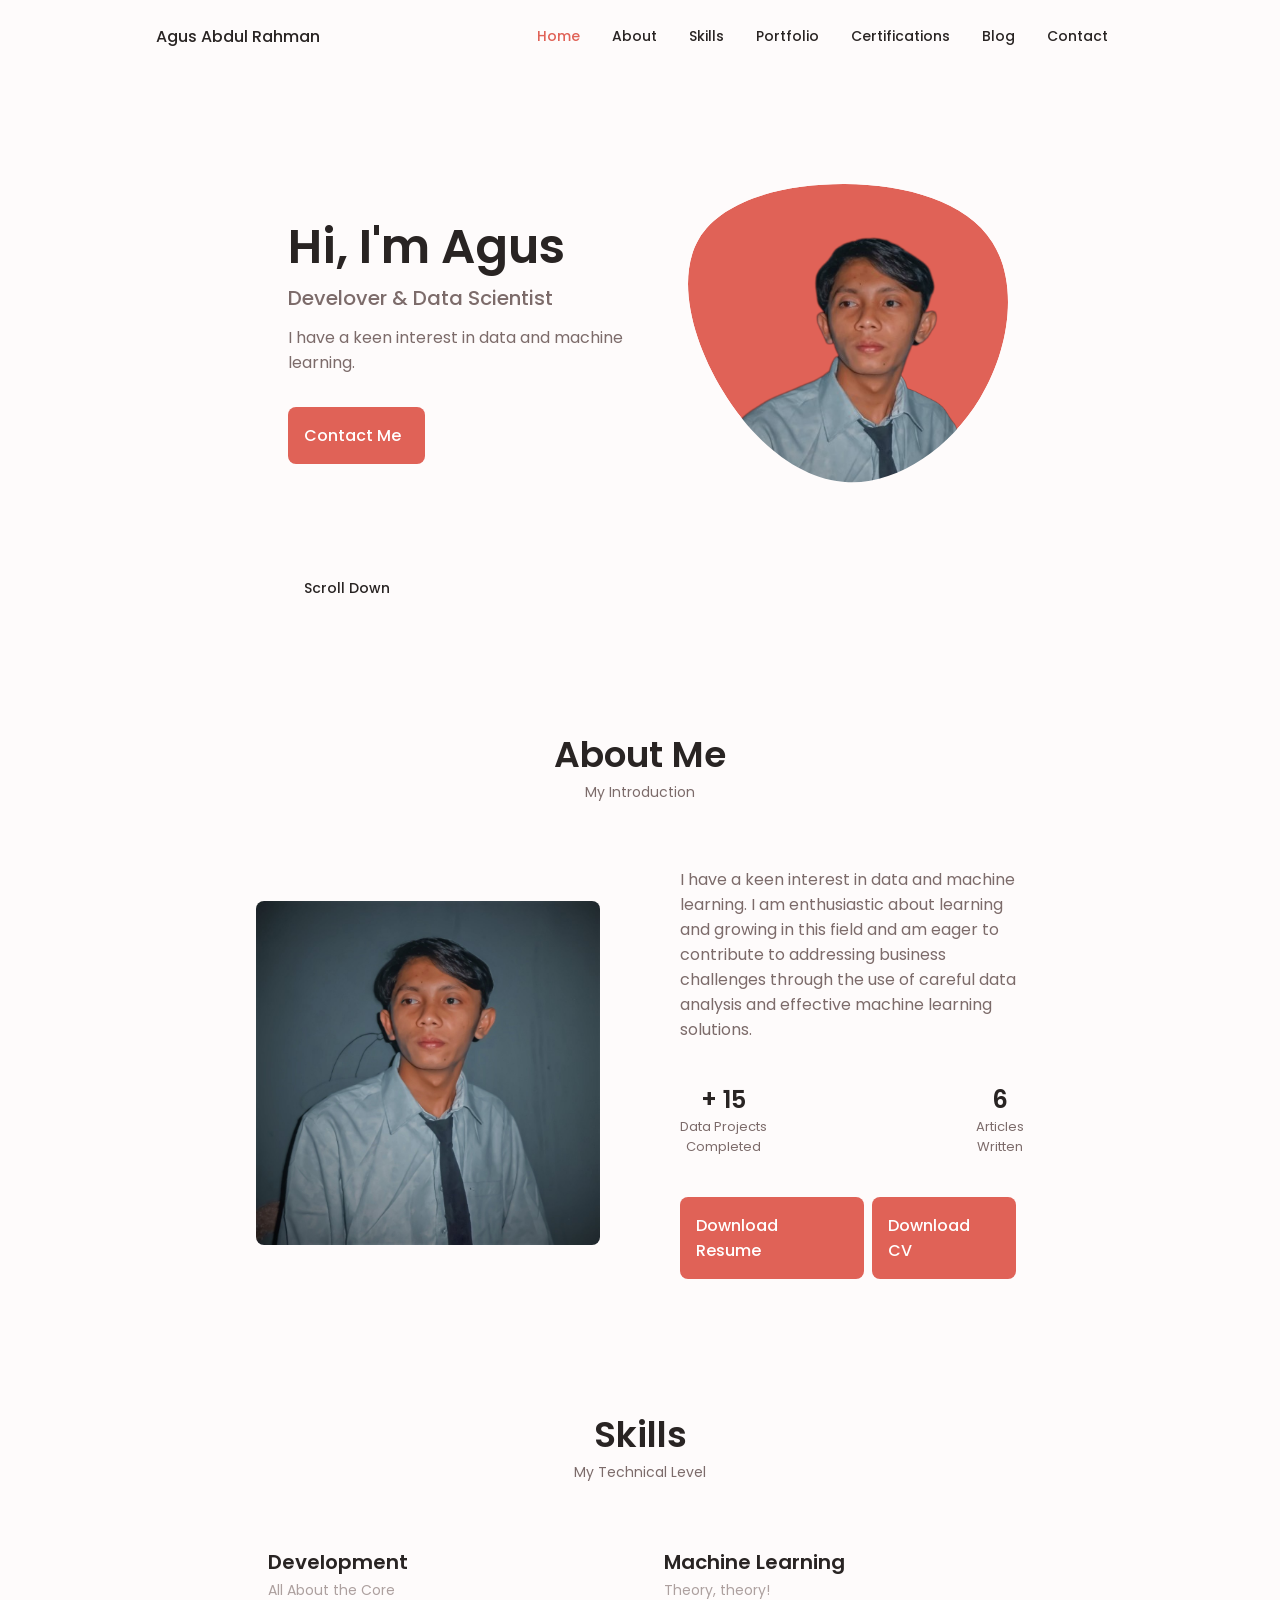
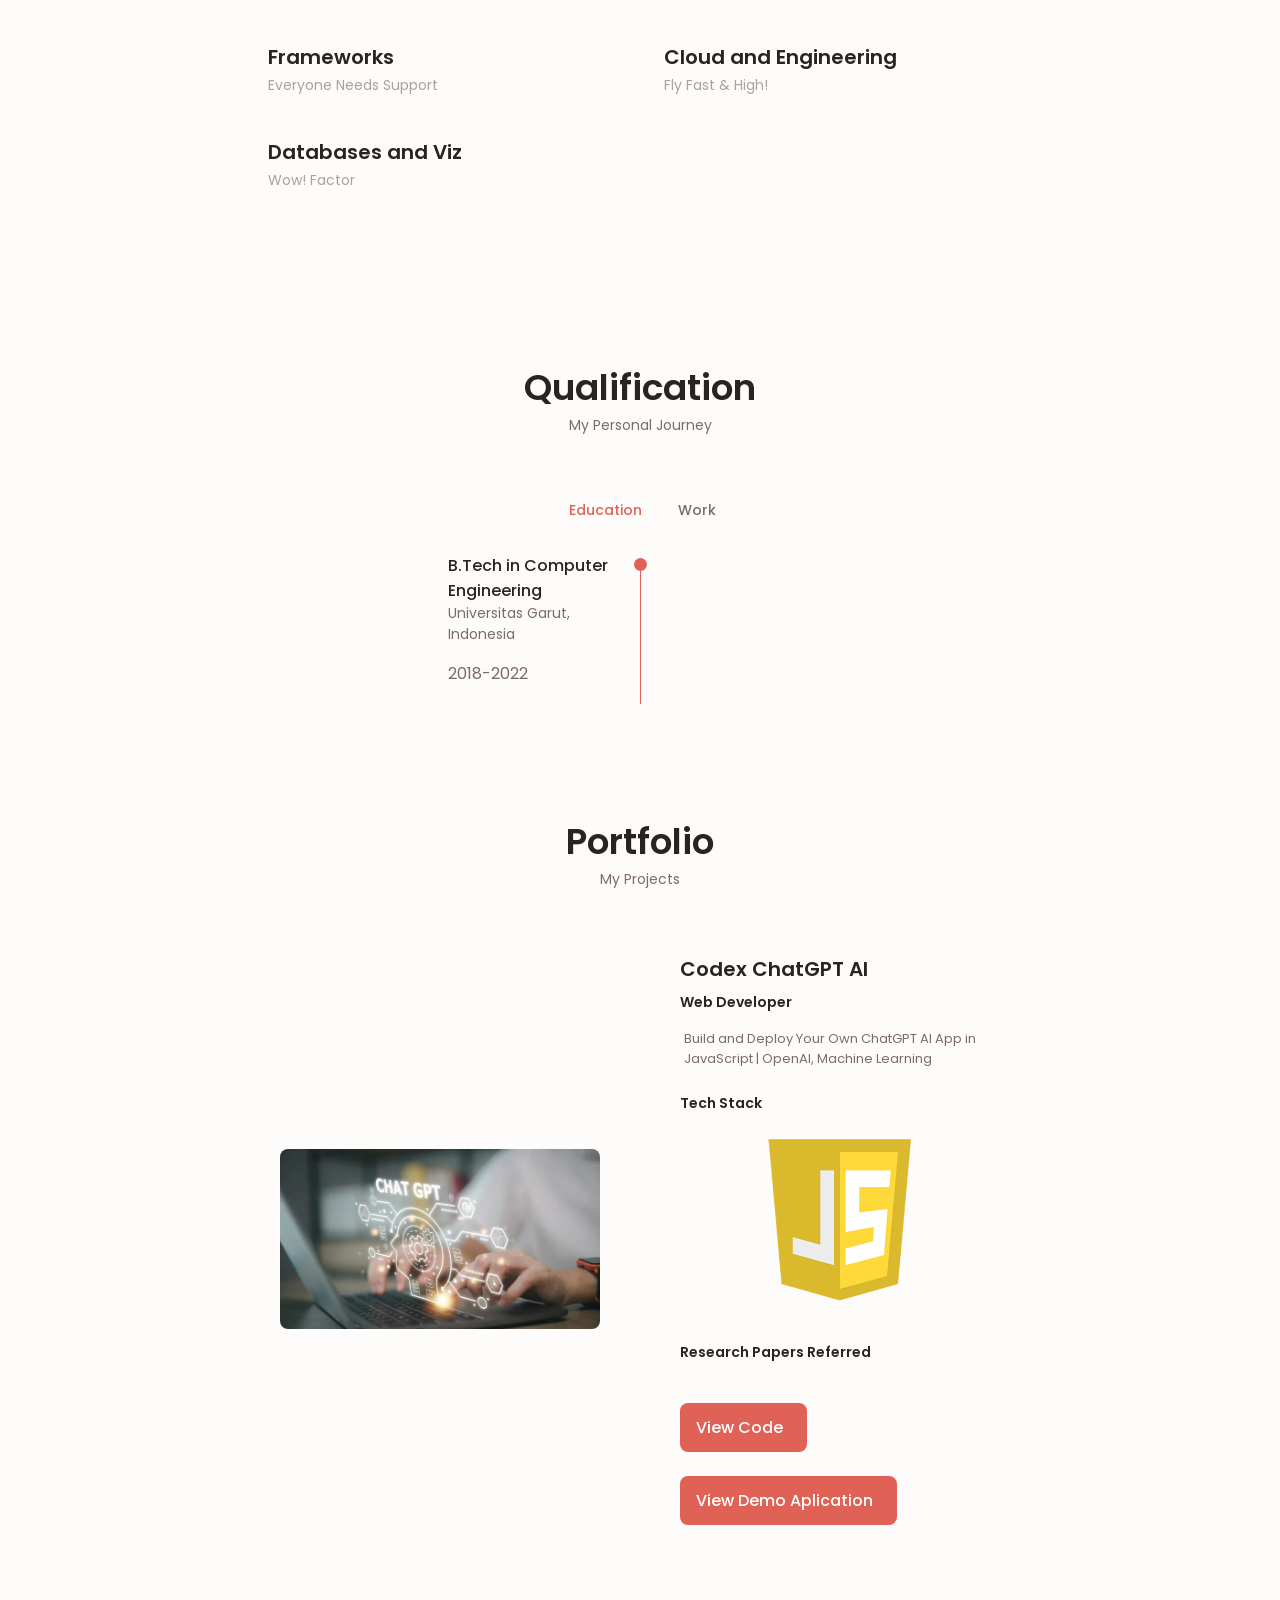
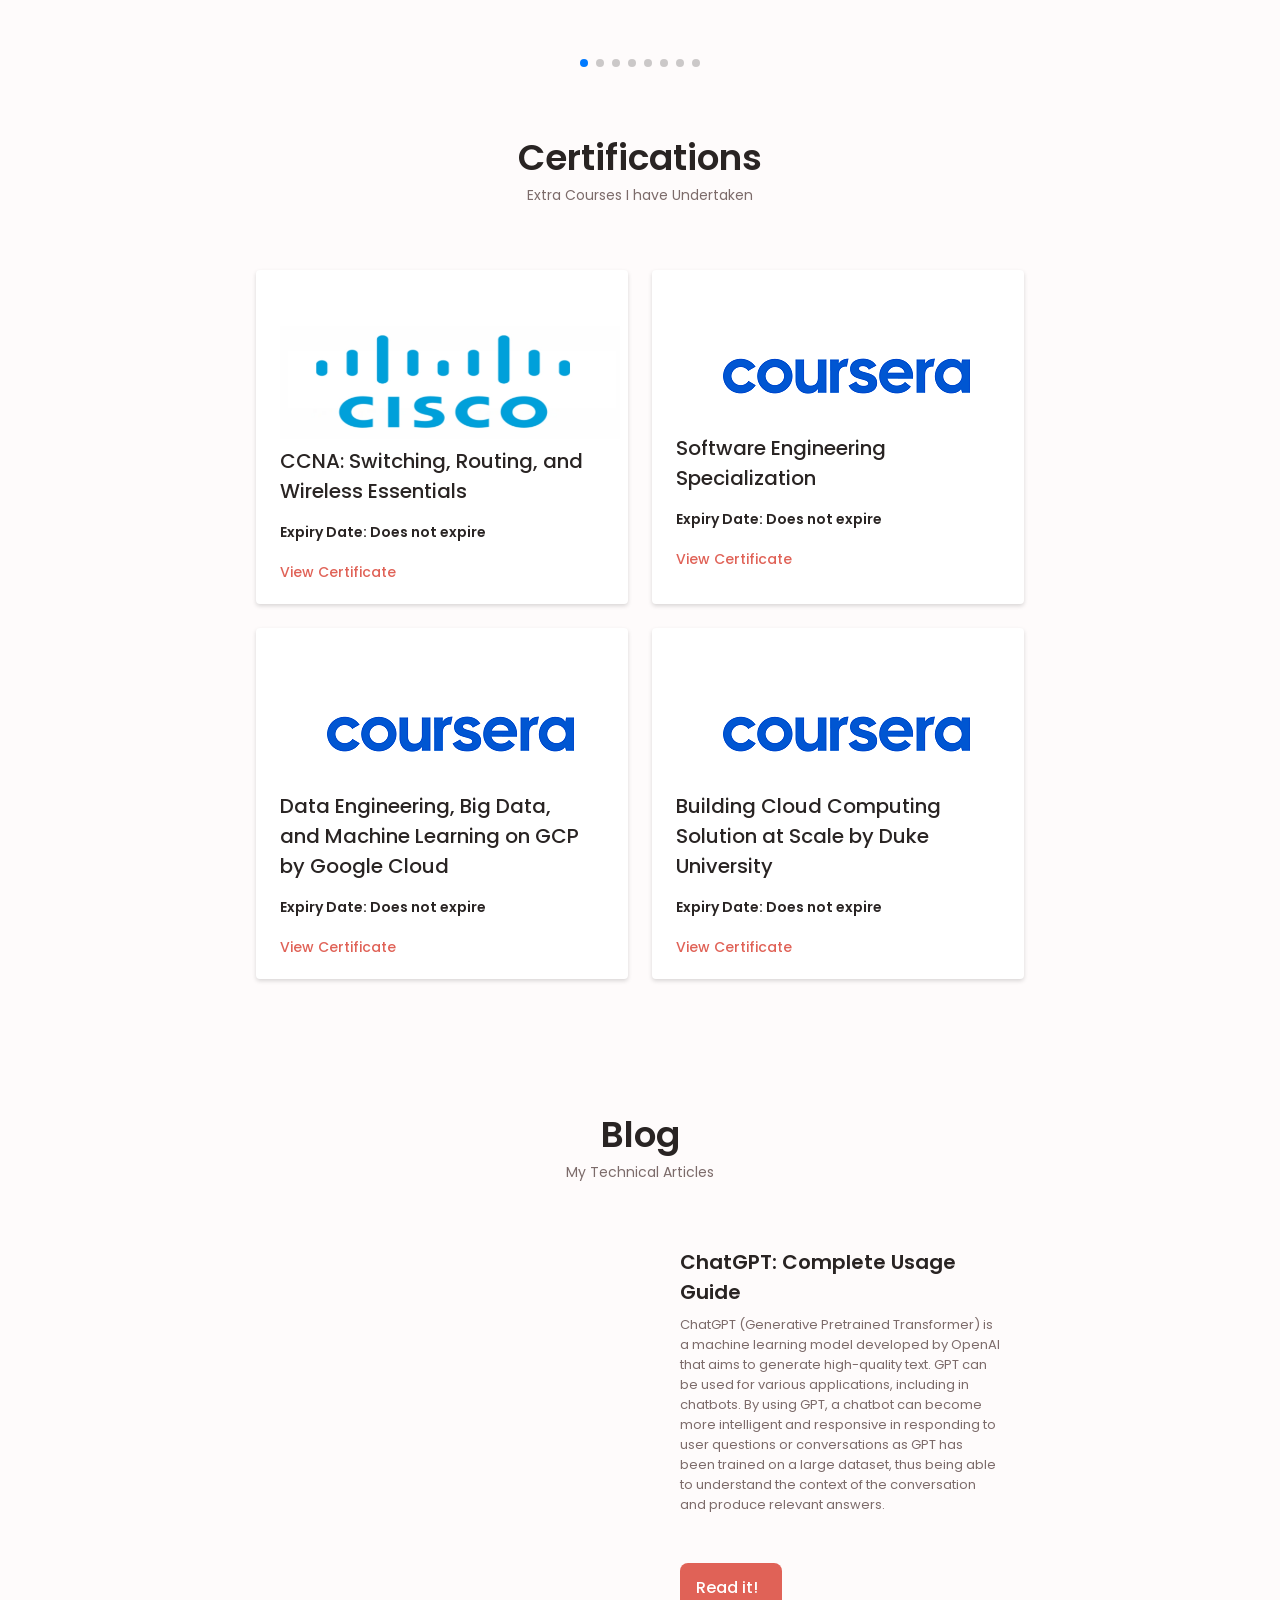
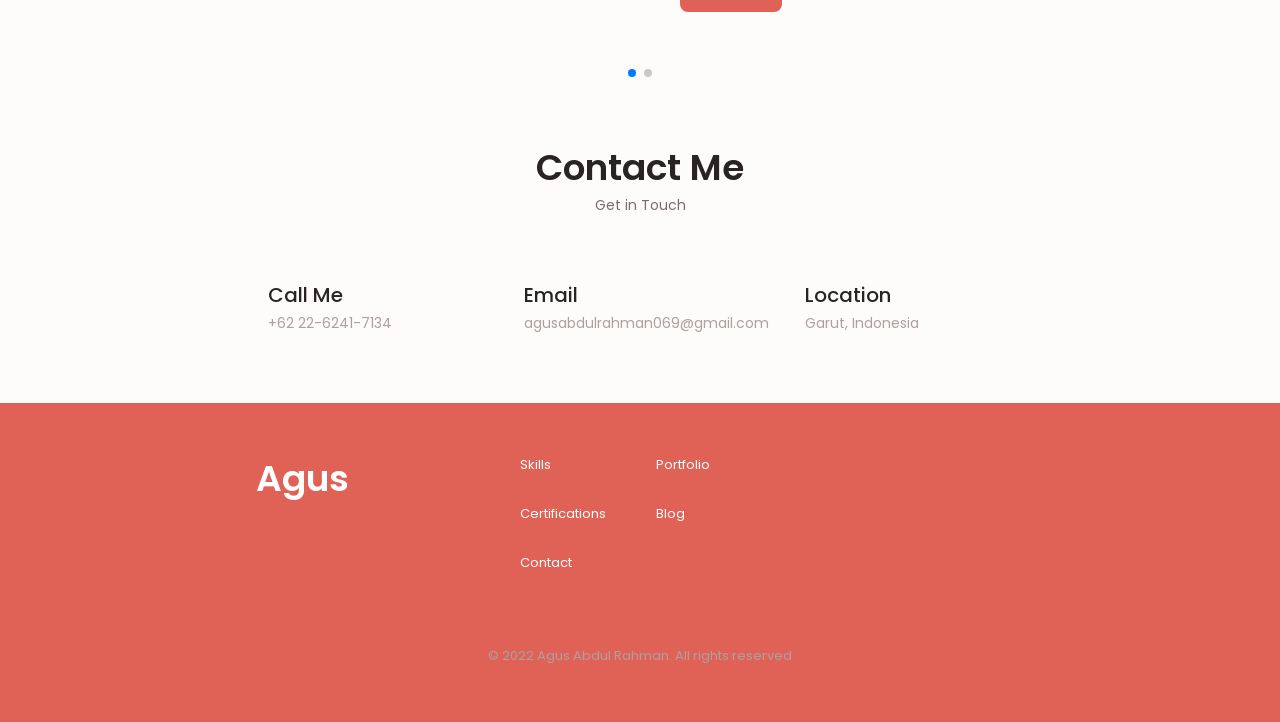
==== commit d8e480fc: "add image" ====
--- a/index.html
+++ b/index.html
@@ -146,7 +146,7 @@
                         <div class="home__data">
                             <h1 class="home__title">Hi, I'm Agus</h1>
                             <h3 class="home__subtitle">Develover & Data Scientist</h3>
-                            <p class="home__description">Paddling through the ocean that is Machine Learning.
+                            <p class="home__description">I have a keen interest in data and machine learning.
                             </p>
                             <a href="#contact" class="button button--flex">
                                 Contact Me <i class="uil uil-message button__icon"></i>
@@ -174,8 +174,7 @@
                     <img src="assets/img/About/agus.jpg" alt="" class="about__img">
                 
                     <div class="about__data">
-                        <p class="about__description">A graduate CS student of the class of 2023, with 35,000+ views
-                        on technical articles about AI and ML on Medium.
+                        <p class="about__description">I have a keen interest in data and machine learning. I am enthusiastic about learning and growing in this field and am eager to contribute to addressing business challenges through the use of careful data analysis and effective machine learning solutions.
                         </p>
 
                         <div class="about__info">
@@ -1223,7 +1222,7 @@
                                     <i class="uil uil-arrow-right button__icon"></i>
                                 </a>
 								
-								<a href="https://drive.google.com/file/d/15H9o9e4q5y3CnX5pLInyZ_SORW3ZNy1c/view?usp=sharing" class="button button--flex button--small portfolio__button">
+								<a href="https://drive.google.com/drive/folders/1EL7VS2shJNMLUi2SXKpzbA2sAlv4bmWA?usp=sharing" class="button button--flex button--small portfolio__button">
                                     View Demo Aplication
                                     <i class="uil uil-arrow-right button__icon"></i>
                                 </a>
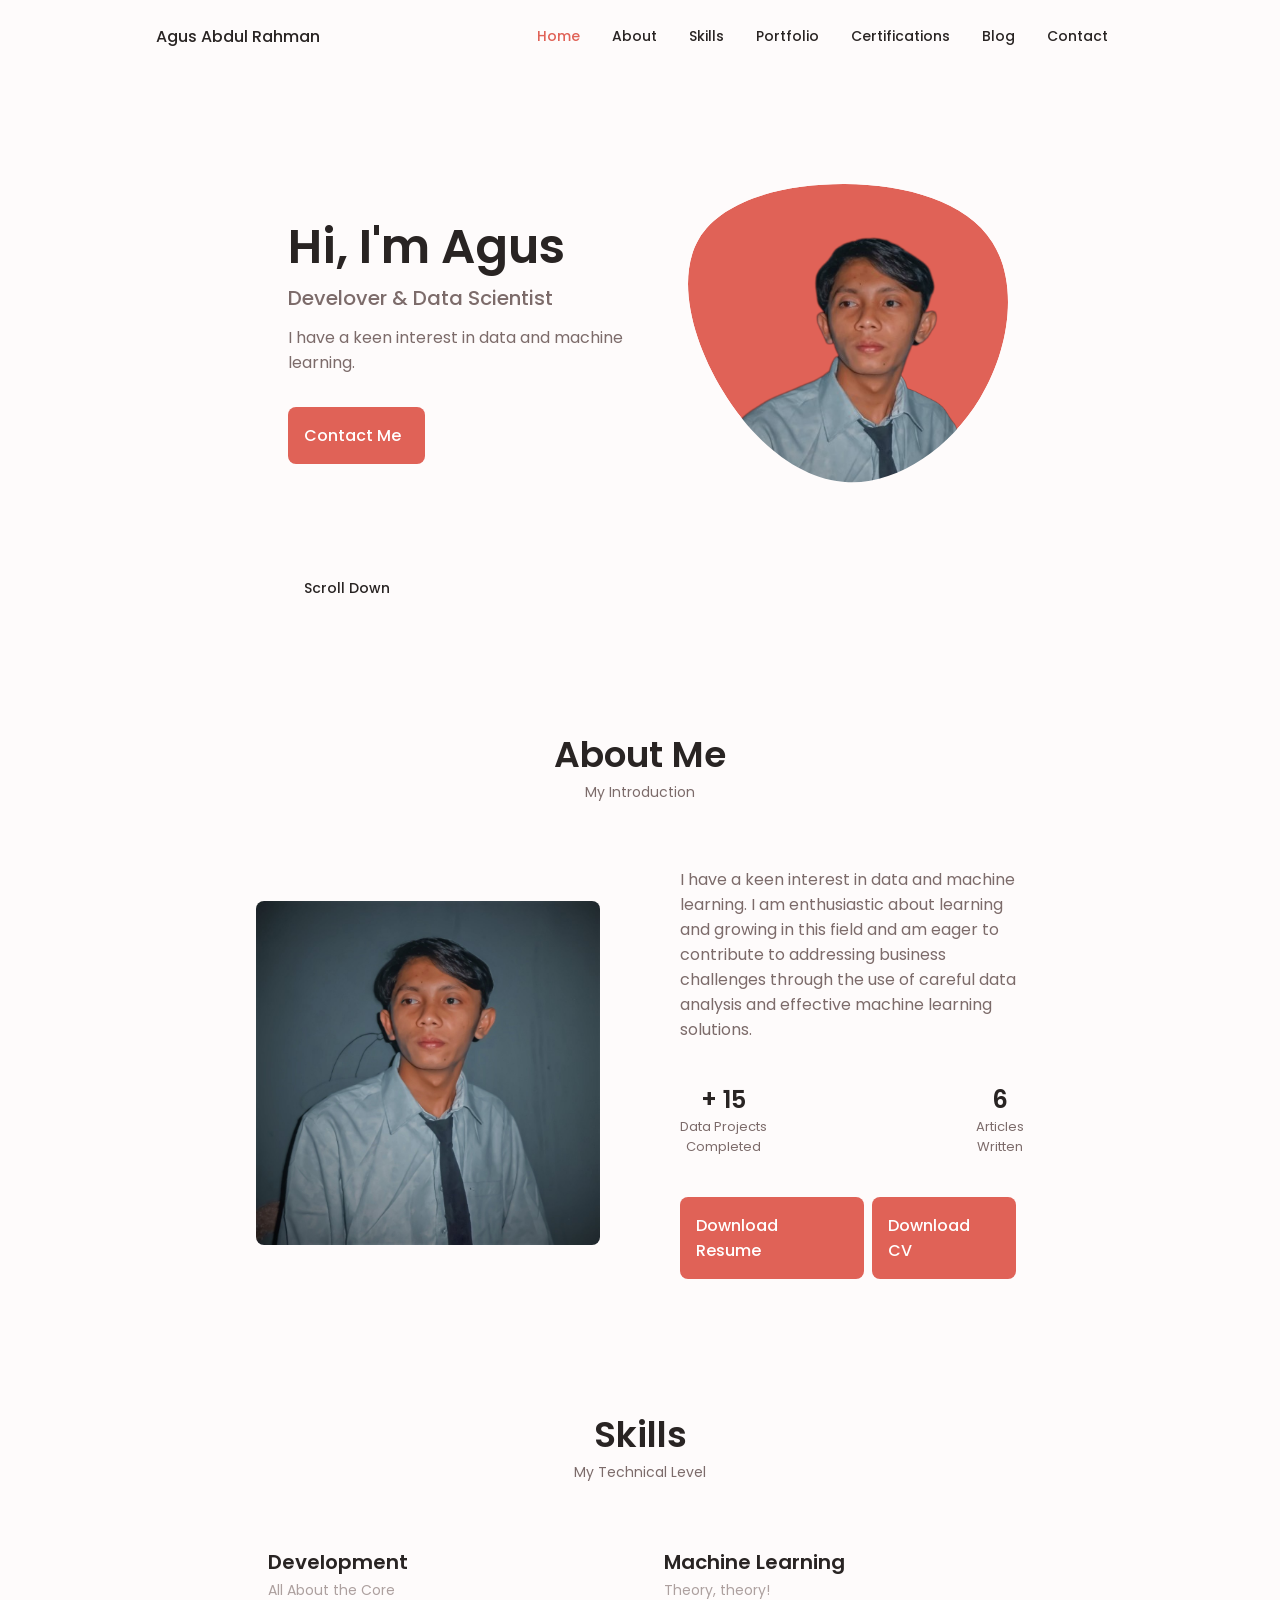
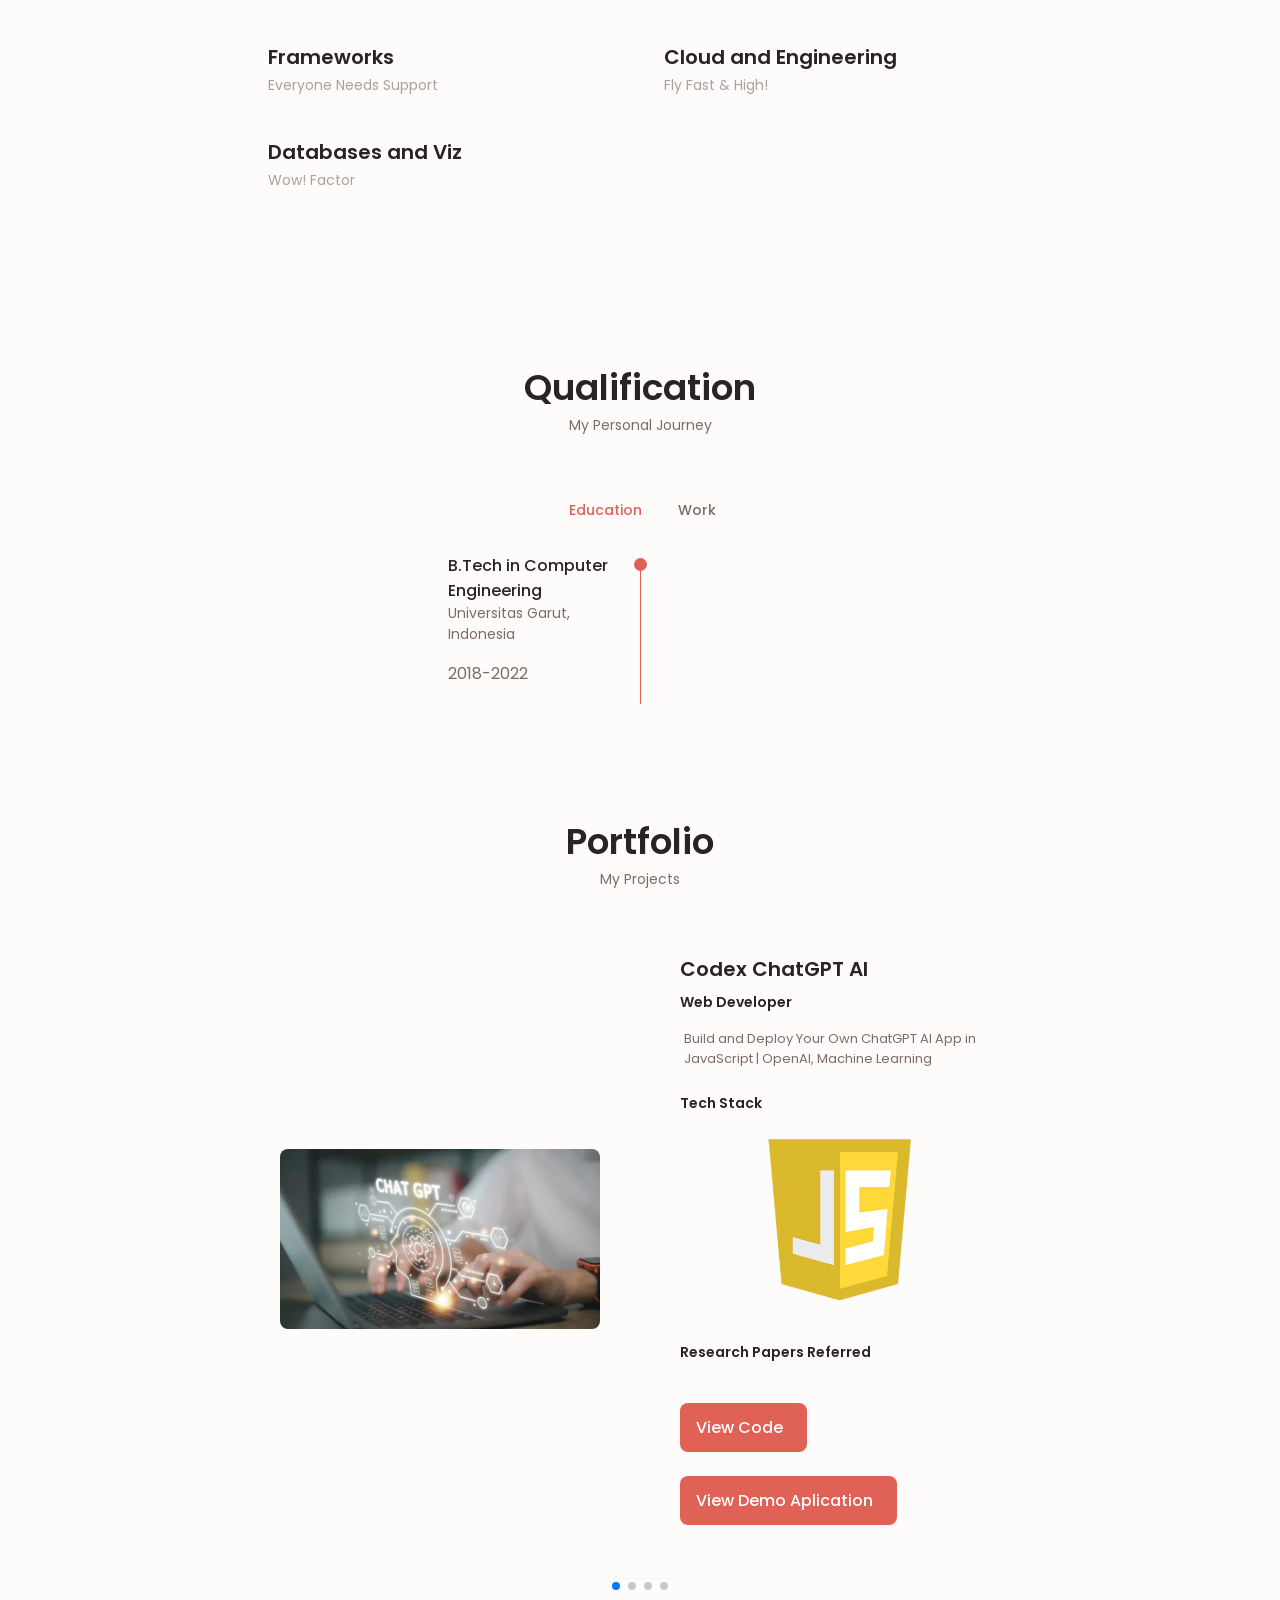
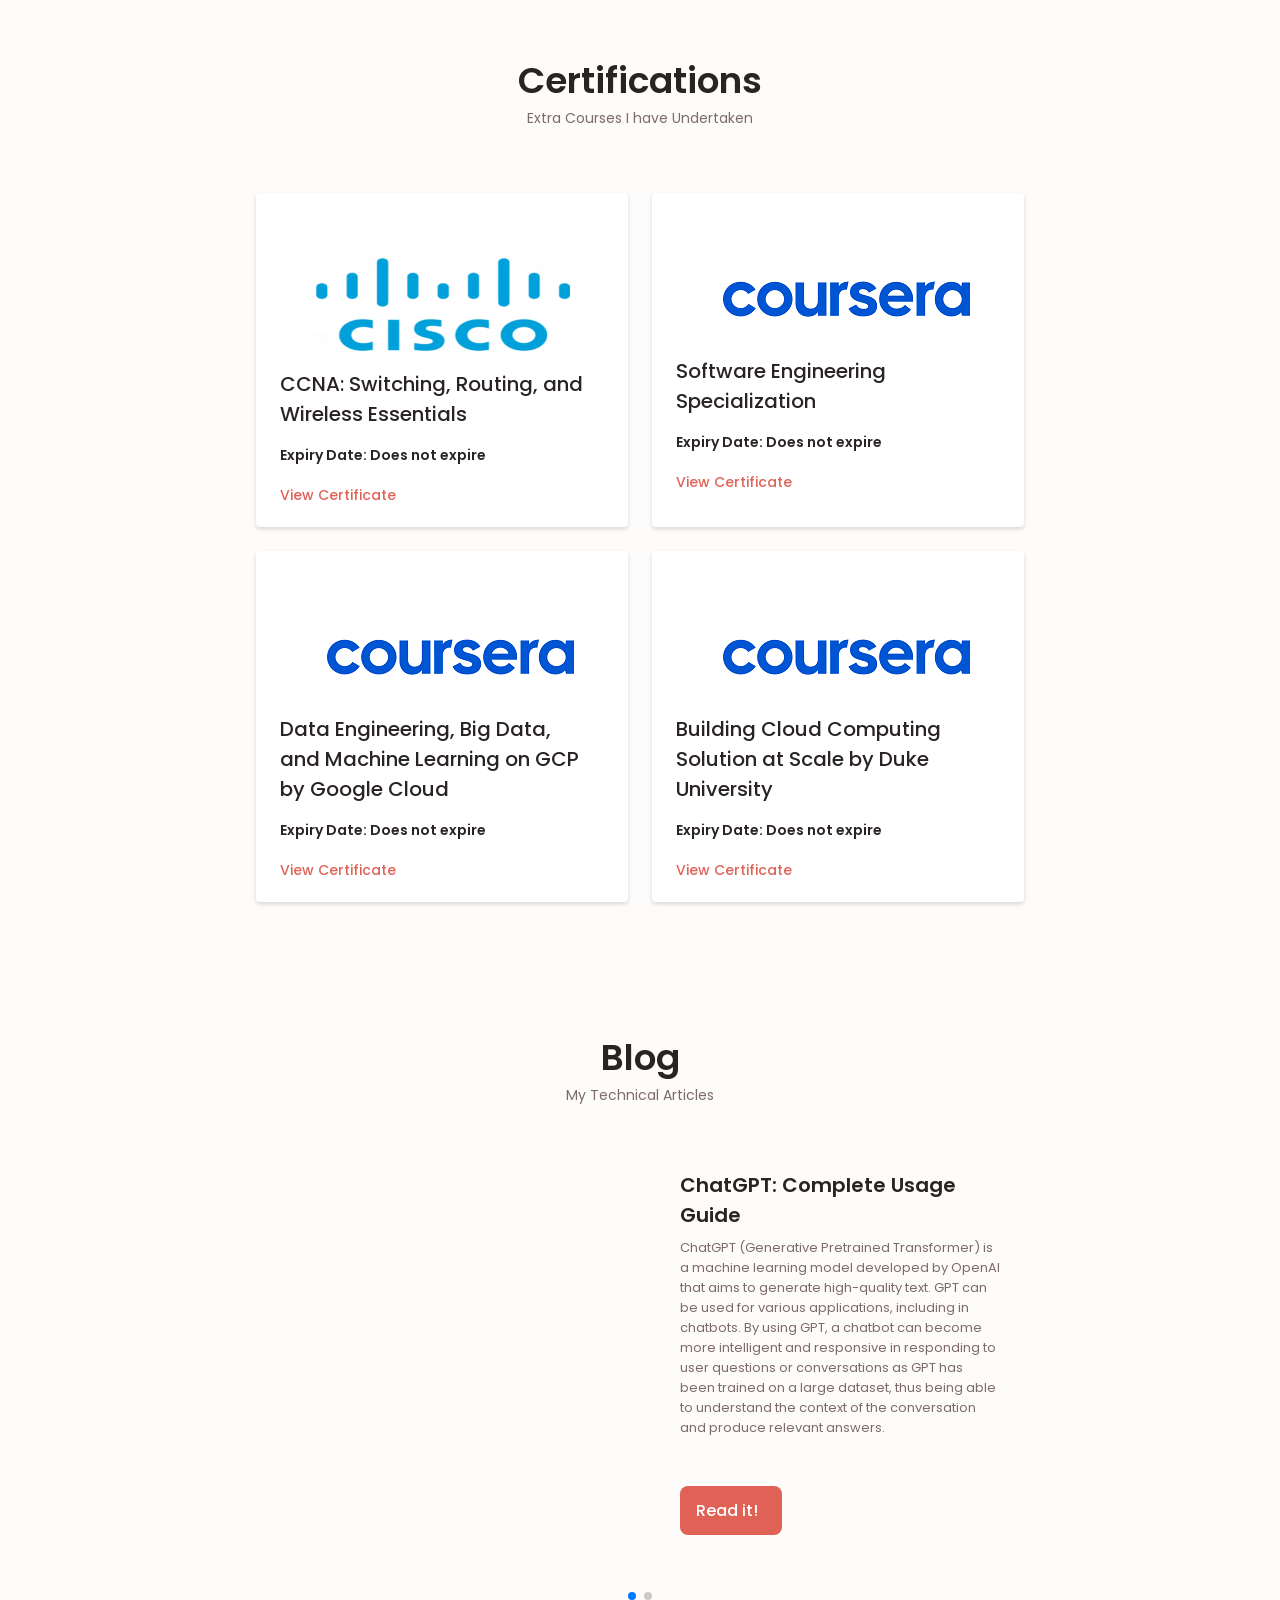
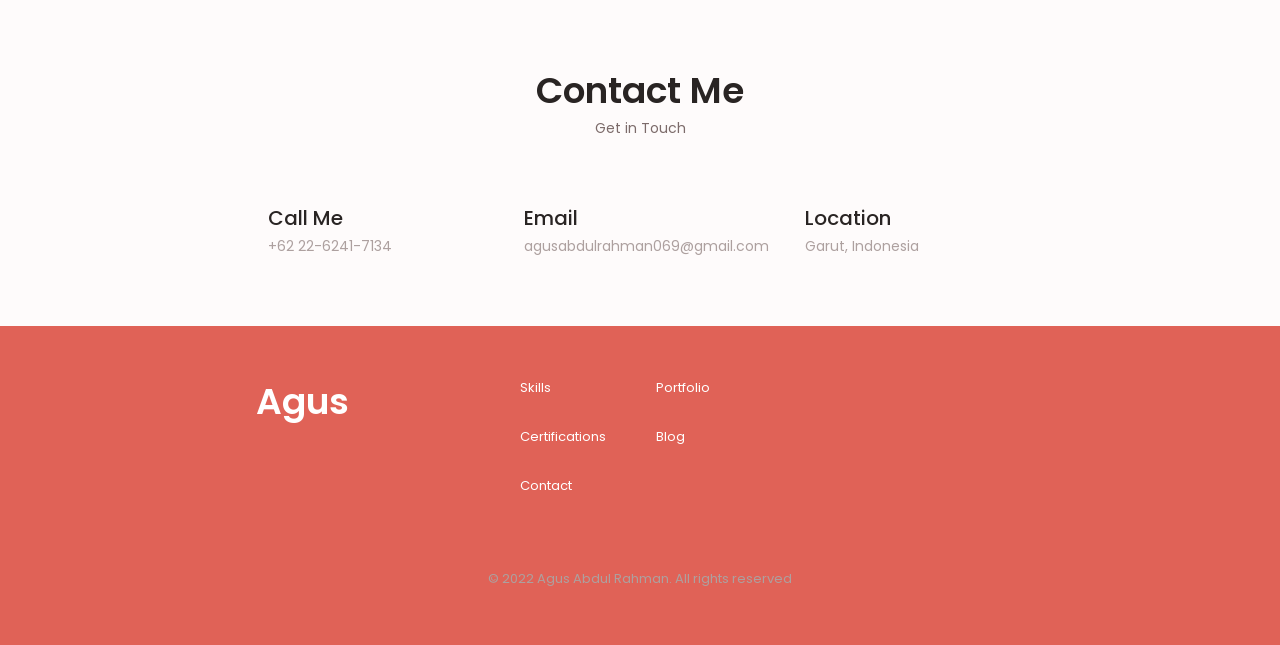
==== commit 387e11e1: "add fiture" ====
--- a/index.html
+++ b/index.html
@@ -995,7 +995,7 @@
                                    <span class="qualification__subtitle">BTPN Syariah</span>
                                    <div class="qualification__calendar">
                                        <i class="uil uil-calendar-alt"></i>
-                                       Desember 2022 - January 2023
+                                       September 2022 - October 2022
                                    </div>
                                    
                                    <span class="button button--flex button--small button--link qualification__button-modal">
@@ -1049,7 +1049,7 @@
                                    <span class="qualification__subtitle">Evermos</span>
                                    <div class="qualification__calendar">
                                        <i class="uil uil-calendar-alt"></i>
-                                       February 2020 - March 2020
+                                       November 2022 - Desember 2022
                                    </div>
                                    <span class="button button--flex button--small button--link qualification__button-modal">
                                         What I did here
@@ -1268,176 +1268,16 @@
                         </div>
 						
 						<!--==================== PORTFOLIO 3====================-->
-                        <div class="portfolio__content grid swiper-slide">
-                            <img src="assets/img/Portfolio/portfolio9.jpg" alt="" class="portfolio__img">
-
-                            <div class="portfolio__data">
-                                <h3 class="portfolio__title">Movie Recommendation from Conversational Data</h3>
-                                <h4 class="portfolio__subtitle">Natural Language Processing</h4>
-
-                                <li class="qualification__modal-work portfolio__description">
-                                    <i class="uil uil-check-circle qualification__modal-icon"></i>
-                                    <p>Built a movie recommendation system leveraging user conversations, critics data and domain adaptation techniques, 
-                                        which is a re-implementation of  <a href="https://aclanthology.org/2021.naacl-main.246/">this paper</a></p>
-                                </li>
-
-                                <li class="qualification__modal-work portfolio__description">
-                                    <i class="uil uil-check-circle qualification__modal-icon"></i>
-                                    <p>Tuned hyperparameters for three CF approaches: KNN, SVD and SVDpp to obtain a 3% improvement in results</p>
-                                </li>
-
-                                <li class="qualification__modal-work portfolio__description">
-                                    <i class="uil uil-check-circle qualification__modal-icon"></i>
-                                    <p>Experimented with neural MF and obtained comparable results of RMSE=1.232 and MAE=0.9569</p>
-                                </li>
-
-                                <h4 class="portfolio__subtitle">Tech Stack</h4>
-
-                                <div class="portfolio_tech_icons">
-                                    <img src="assets/img/Tech/pytorch.png">
-                                    <img src="assets/img/Tech/python.png">
-									<img src="assets/img/Tech/surprise.png">
-									<img src="assets/img/Tech/seaborn.jpg">
-                                </div><br>
-								
-								<h4 class="portfolio__subtitle">Research Papers Referred</h4>
-
-                                <div class="portfolio_tech_icons">
-									<a class="portfolio__links" href = "https://aclanthology.org/2021.naacl-main.246/"> <h6> You Sound Like Someone Who Watches Drama Movies: Towards Predicting Movie Preferences from 
-									Conversational Interactions</h6></a>
-                                </div>
-
-                                <a href="" class="button button--flex button--small portfolio__button">
-                                    View Code
-                                    <i class="uil uil-arrow-right button__icon"></i>
-                                </a>
-								
-								<a href="" class="button button--flex button--small portfolio__button">
-                                    View Presentation
-                                    <i class="uil uil-arrow-right button__icon"></i>
-                                </a>
-                            </div>
-                        </div>
+                        
 											
 						<!--==================== PORTFOLIO 4====================-->
-                        <div class="portfolio__content grid swiper-slide">
-                            <img src="assets/img/Portfolio/portfolio10.jpg" alt="" class="portfolio__img">
-
-                            <div class="portfolio__data">
-                                <h3 class="portfolio__title">Logo Detection</h3>
-                                <h4 class="portfolio__subtitle">Convolutional Neural Networks</h4>
-
-                                <li class="qualification__modal-work portfolio__description">
-                                    <i class="uil uil-check-circle qualification__modal-icon"></i>
-                                    <p>Reproduced results for open set logo detection from the paper achieving a 24 percentage point increase in 
-                                        mean average precision (mAP) compared to the original using YOLOv5 </p>
-                                </li>
-
-                                <li class="qualification__modal-work portfolio__description">
-                                    <i class="uil uil-check-circle qualification__modal-icon"></i>
-                                    <p>Focused on classifying textual logos and obtained a classification accuracy of 22.56% against 47 classes of the Flickr-47 
-                                        dataset using a logo classification architecture consisting of YOLOv5 and template matching</p>
-                                </li>
-
-                                <h4 class="portfolio__subtitle">Tech Stack</h4>
-
-                                <div class="portfolio_tech_icons">
-                                    <img src="assets/img/Tech/pytorch.png">
-                                    <img src="assets/img/Tech/python.png">
-                                    <img src="assets/img/Tech/seaborn.jpg">
-                                </div><br>
-								
-								<h4 class="portfolio__subtitle">Research Papers Referred</h4>
-
-                                <div class="portfolio_tech_icons">
-									<a class="portfolio__links" href = "https://arxiv.org/abs/1710.10891"> <h6>Open Set Logo Detection and Retrieval</h6></a>
-                                </div>
-
-                                <a href="" class="button button--flex button--small portfolio__button">
-                                    View Code
-                                    <i class="uil uil-arrow-right button__icon"></i>
-                                </a>
-								
-								<a href="" class="button button--flex button--small portfolio__button">
-                                    View Presentation
-                                    <i class="uil uil-arrow-right button__icon"></i>
-                                </a>
-                            </div>
-                        </div>
+                       
 
                         <!--==================== PORTFOLIO 5====================-->
-                        <div class="portfolio__content grid swiper-slide">
-                            <img src="assets/img/Portfolio/portfolio7.jpg" alt="" class="portfolio__img">
-
-                            <div class="portfolio__data">
-                                <h3 class="portfolio__title">Autoencoder Image Colorization</h3>
-                                <h4 class="portfolio__subtitle">Convolutional Neural Networks</h4>
-
-                                <li class="qualification__modal-work portfolio__description">
-                                    <i class="uil uil-check-circle qualification__modal-icon"></i>
-                                    <p>Built a 11-layer deep autoencoder neural network using residual connections that colorizes black and white images</p>
-                                </li>
-
-                                <li class="qualification__modal-work portfolio__description">
-                                    <i class="uil uil-check-circle qualification__modal-icon"></i>
-                                    <p>Trained the network on 10,000 images from FloydHub and deployed online via Streamlit</p>
-                                </li>
-
-                                <h4 class="portfolio__subtitle">Tech Stack</h4>
-
-                                <div class="portfolio_tech_icons">
-                                    <img src="assets/img/Tech/pytorch.png">
-                                    <img src="assets/img/Tech/python.png">
-                                    <img src="assets/img/Tech/matplotlib.png">
-                                    <img src="assets/img/Tech/streamlit.png">
-                                </div>
-
-                                <a href="" class="button button--flex button--small portfolio__button">
-                                    View Code
-                                    <i class="uil uil-arrow-right button__icon"></i>
-                                </a>
-                            </div>
-                        </div>
+                       
 
                         <!--==================== PORTFOLIO 6====================-->
-                        <div class="portfolio__content grid swiper-slide">
-                            <img src="assets/img/Portfolio/portfolio1.jpg" alt="" class="portfolio__img">
-
-                            <div class="portfolio__data">
-                                <h3 class="portfolio__title">New York Taxi Fare Prediction</h3>
-                                <h4 class="portfolio__subtitle">Big Data</h4>
-
-                                <li class="qualification__modal-work portfolio__description">
-                                    <i class="uil uil-check-circle qualification__modal-icon"></i>
-                                    <p>Analyzed a 55-million-record strong taxi fare dataset to determine varying trends in taxi fares across both location and time</p>
-                                </li>
-
-                                <li class="qualification__modal-work portfolio__description">
-                                    <i class="uil uil-check-circle qualification__modal-icon"></i>
-                                    <p>Performed feature engineering and zoomed in on trips to and from airports and across different boroughs of NYC</p>
-                                </li>
-
-                                <li class="qualification__modal-work portfolio__description">
-                                    <i class="uil uil-check-circle qualification__modal-icon"></i>
-                                    <p>Predicted taxi fares to an RMSE score of 4.28 by training a Random Forest model on the augmented dataset</p>
-                                </li>
-
-                                <h4 class="portfolio__subtitle">Tech Stack</h4>
-
-                                <div class="portfolio_tech_icons">
-                                    <img src="assets/img/Tech/pyspark.png">
-                                    <img src="assets/img/Tech/python.png">
-                                    <img src="assets/img/Tech/pandas.png">
-                                    <img src="assets/img/Tech/matplotlib.png">
-                                    <img src="assets/img/Tech/emr.png">
-                                </div>
-
-                                <a href="" class="button button--flex button--small portfolio__button">
-                                    View Code
-                                    <i class="uil uil-arrow-right button__icon"></i>
-                                </a>
-                            </div>
-                        </div>
+                       
 
                         <!--==================== PORTFOLIO 7====================-->
                         <div class="portfolio__content grid swiper-slide">
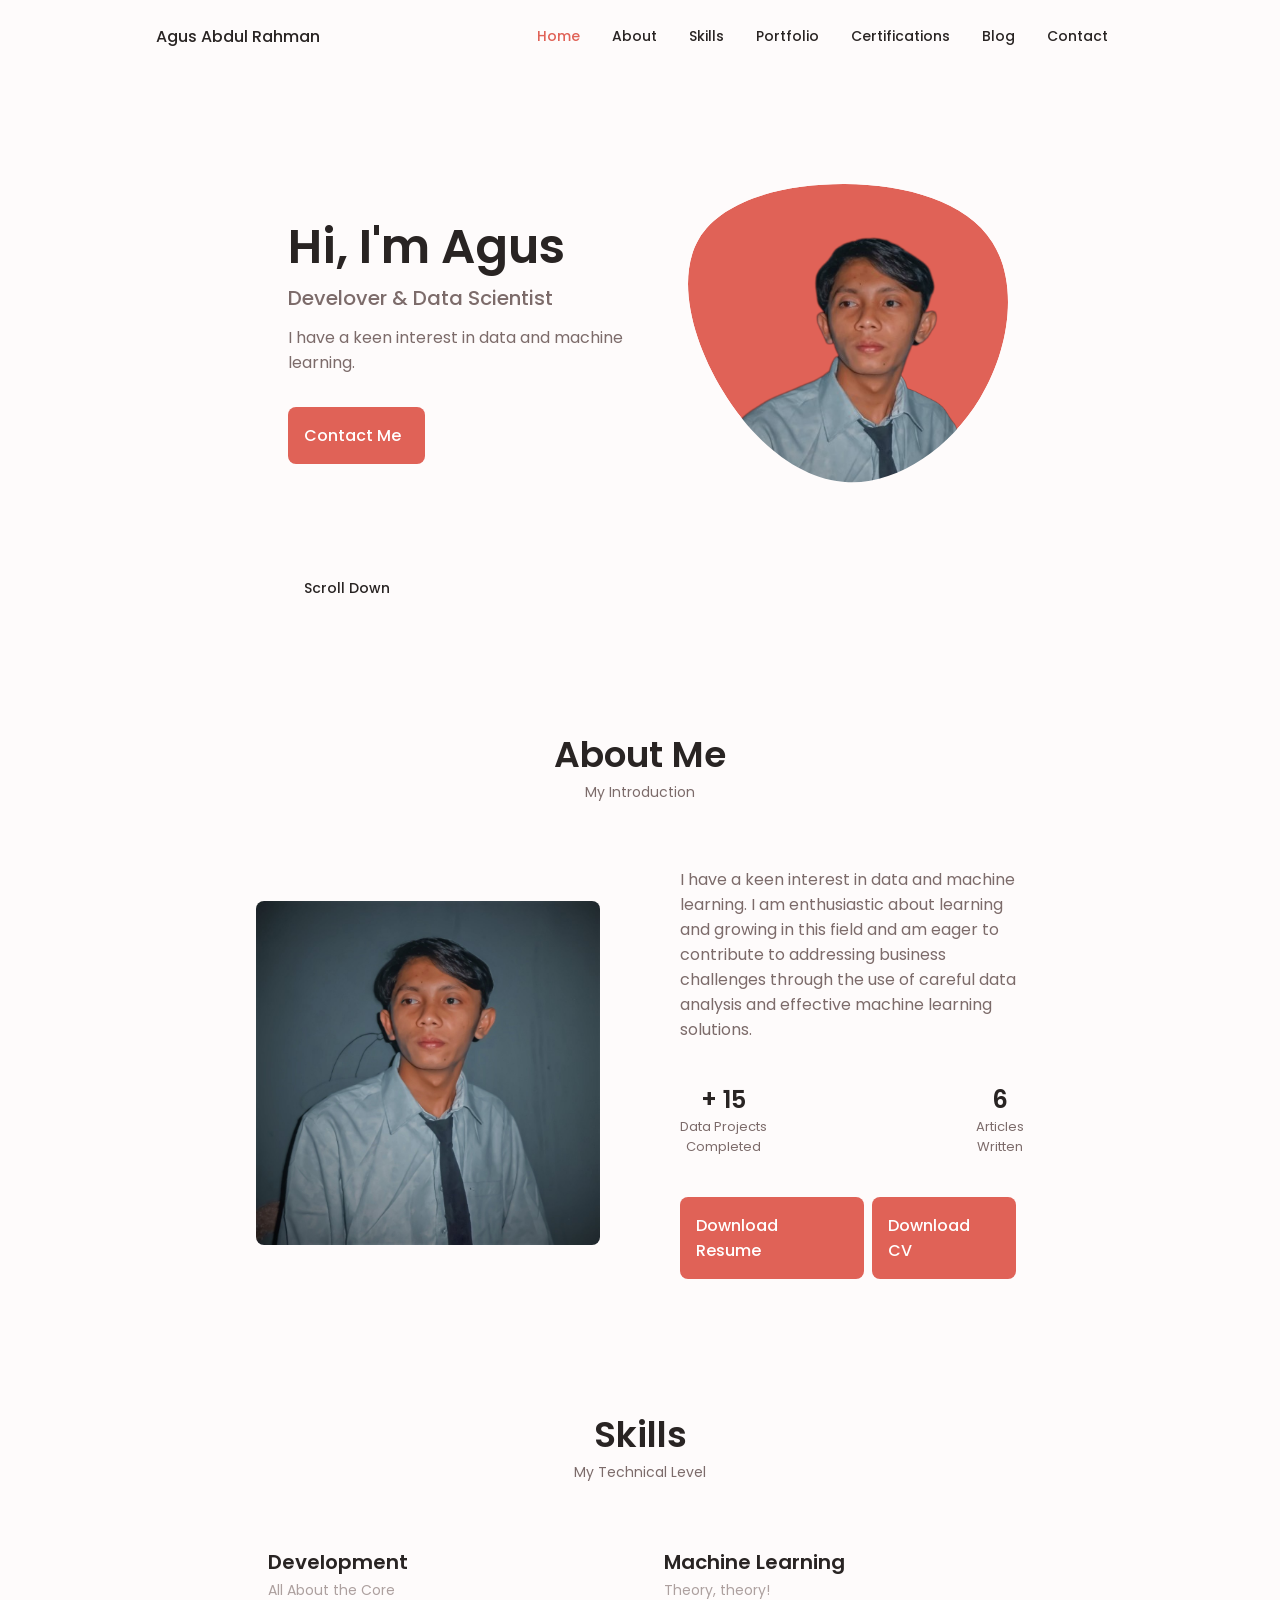
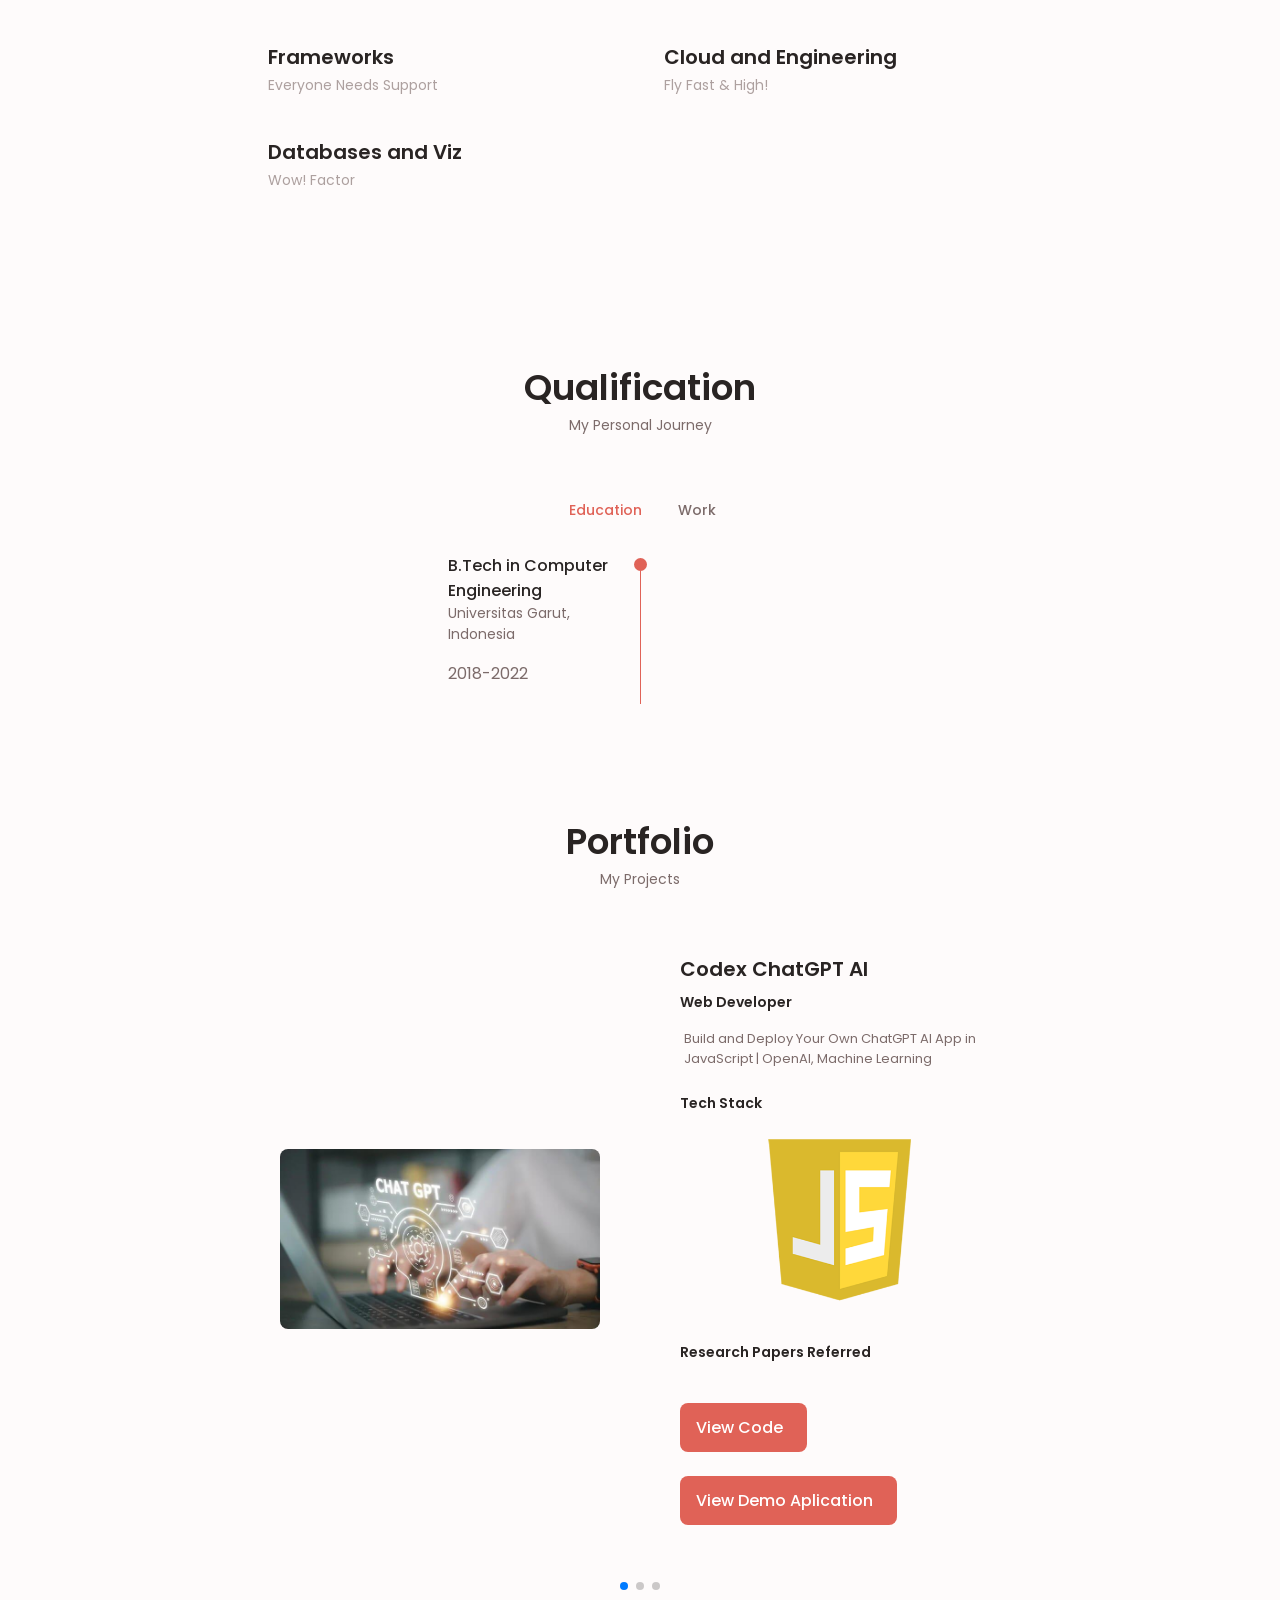
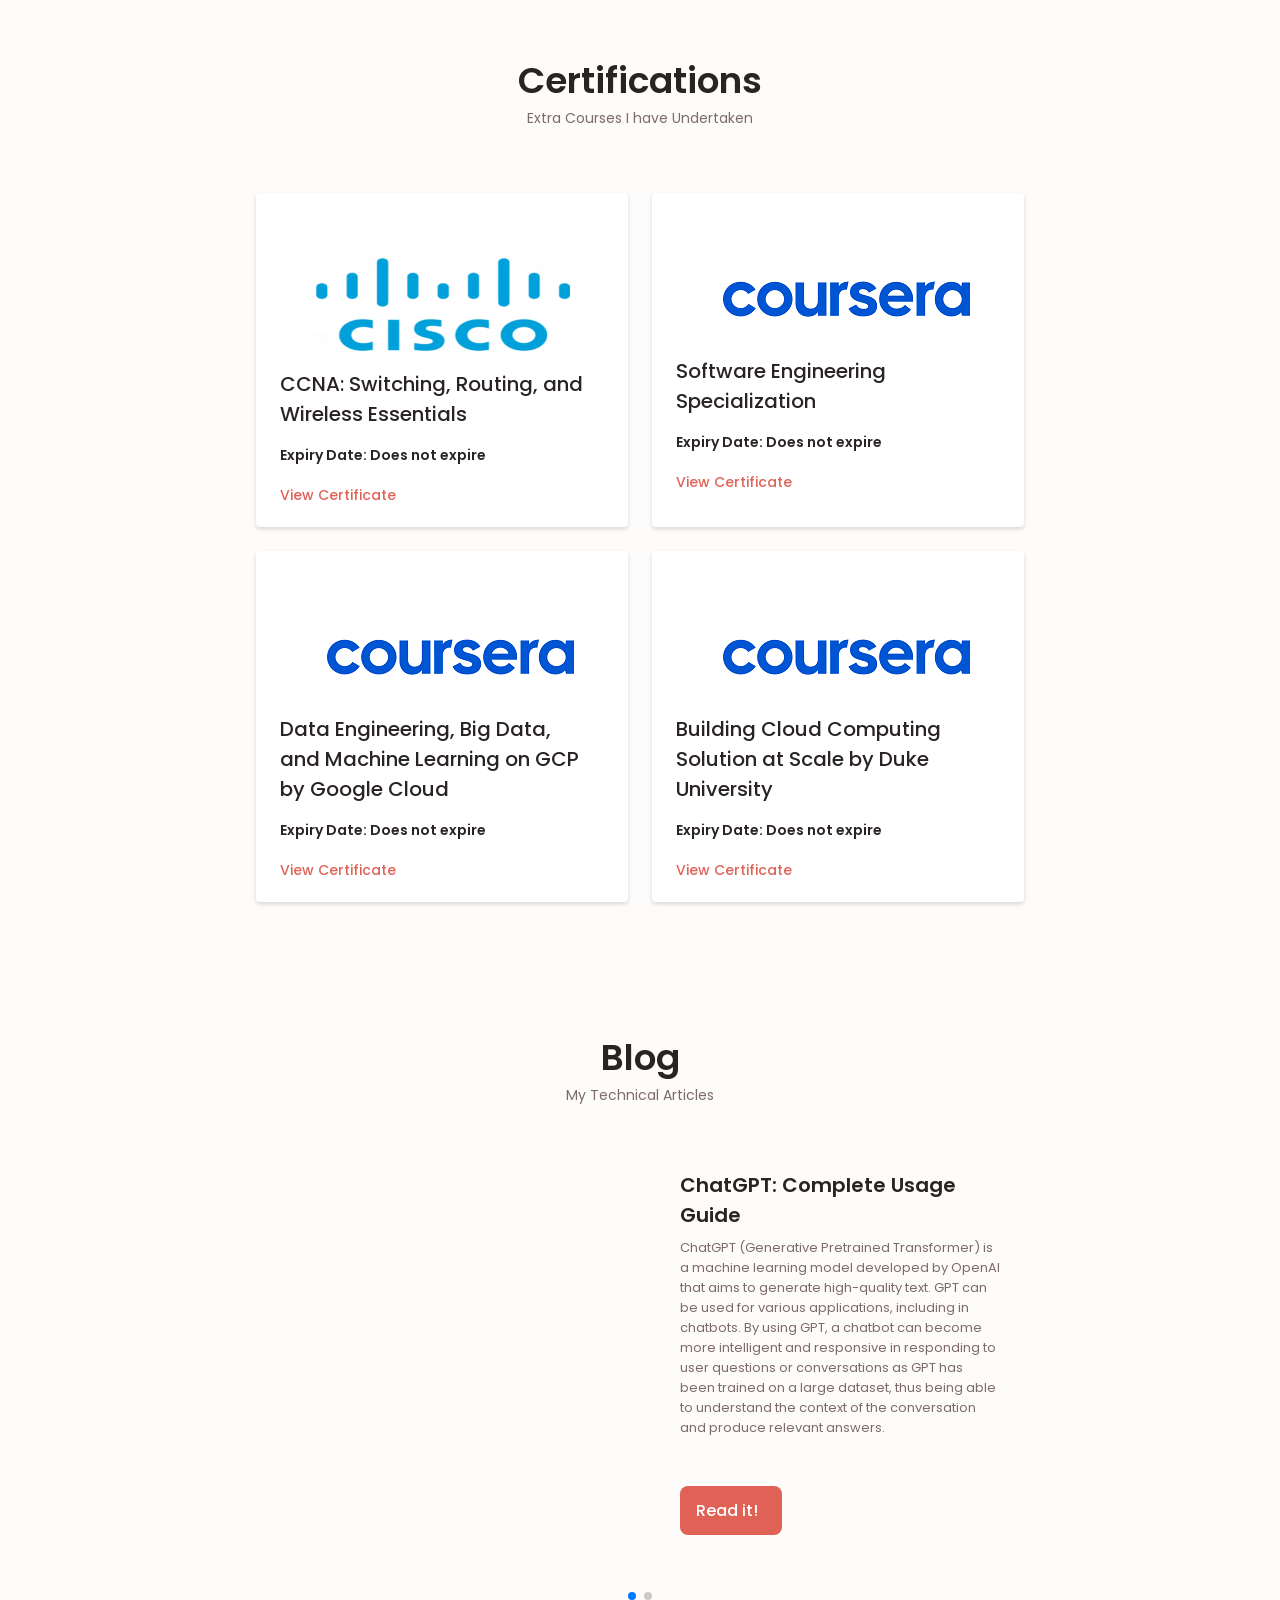
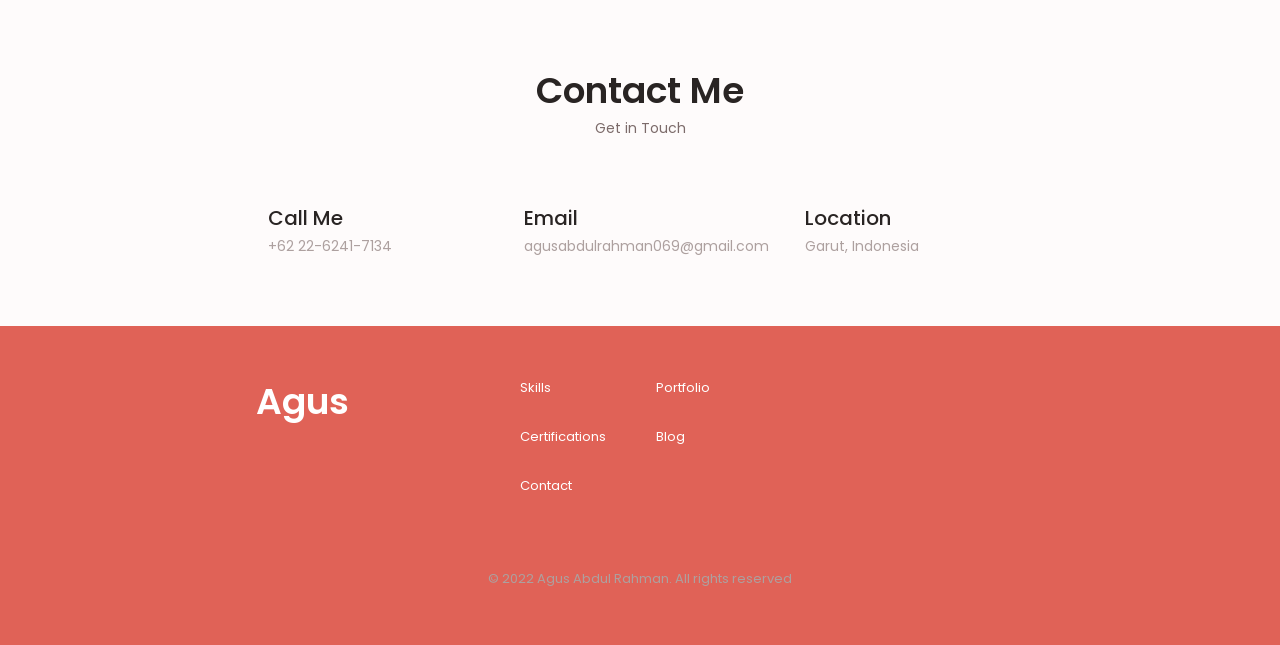
==== commit 7764a88f: "add fiture" ====
--- a/index.html
+++ b/index.html
@@ -1323,37 +1323,6 @@
                         <!--==================== PORTFOLIO 10====================-->
 
                         <!--==================== PORTFOLIO 11====================-->
-                        <div class="portfolio__content grid swiper-slide">
-                            <img src="assets/img/Portfolio/portfolio4.JPG" alt="" class="portfolio__img">
-
-                            <div class="portfolio__data">
-                                <h3 class="portfolio__title">Reminder - Todo List</h3>
-                                <h4 class="portfolio__subtitle">Android Development</h4>
-
-                                <li class="qualification__modal-work portfolio__description" style="font-size: medium;">
-                                    <i class="uil uil-check-circle qualification__modal-icon"></i>
-                                    <p>Developed an Android application that acts as a combination of a reminder app and a notes app</p>
-                                </li>
-
-                                <li class="qualification__modal-work portfolio__description" style="font-size: medium;">
-                                    <i class="uil uil-check-circle qualification__modal-icon"></i>
-                                    <p>Published the app on Google Play Store, and currently has 50+ installs with a rating of 4.6</p>
-                                </li>
-
-                                <h4 class="portfolio__subtitle">Tech Stack</h4>
-
-                                <div class="portfolio_tech_icons">
-                                    <img src="assets/img/Tech/android.png">
-                                    <img src="assets/img/Tech/java.png">
-                                </div>
-
-                                <a href="" class="button button--flex button--small portfolio__button">
-                                    View Code
-                                    <i class="uil uil-arrow-right button__icon"></i>
-                                </a>
-                            </div>
-                        </div>
-
                     </div> 
 
                     <!-- Add Arrows -->
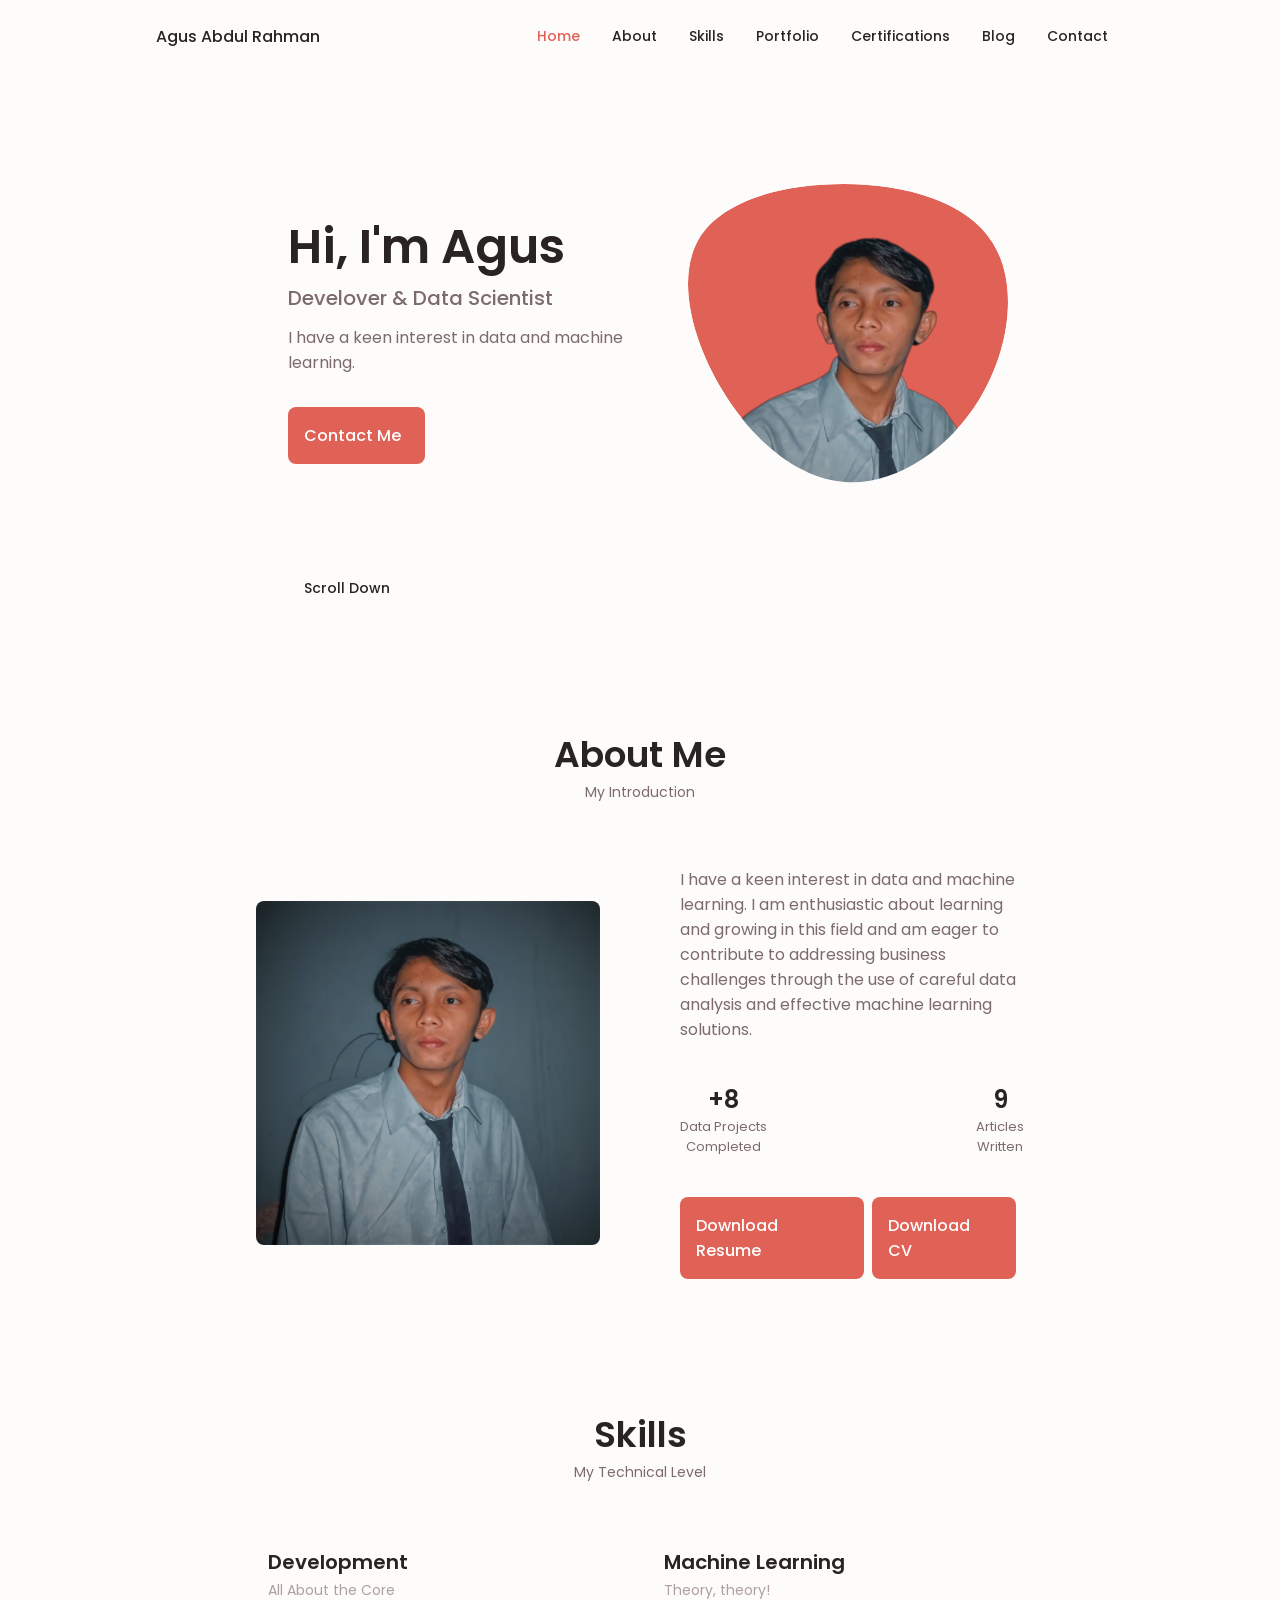
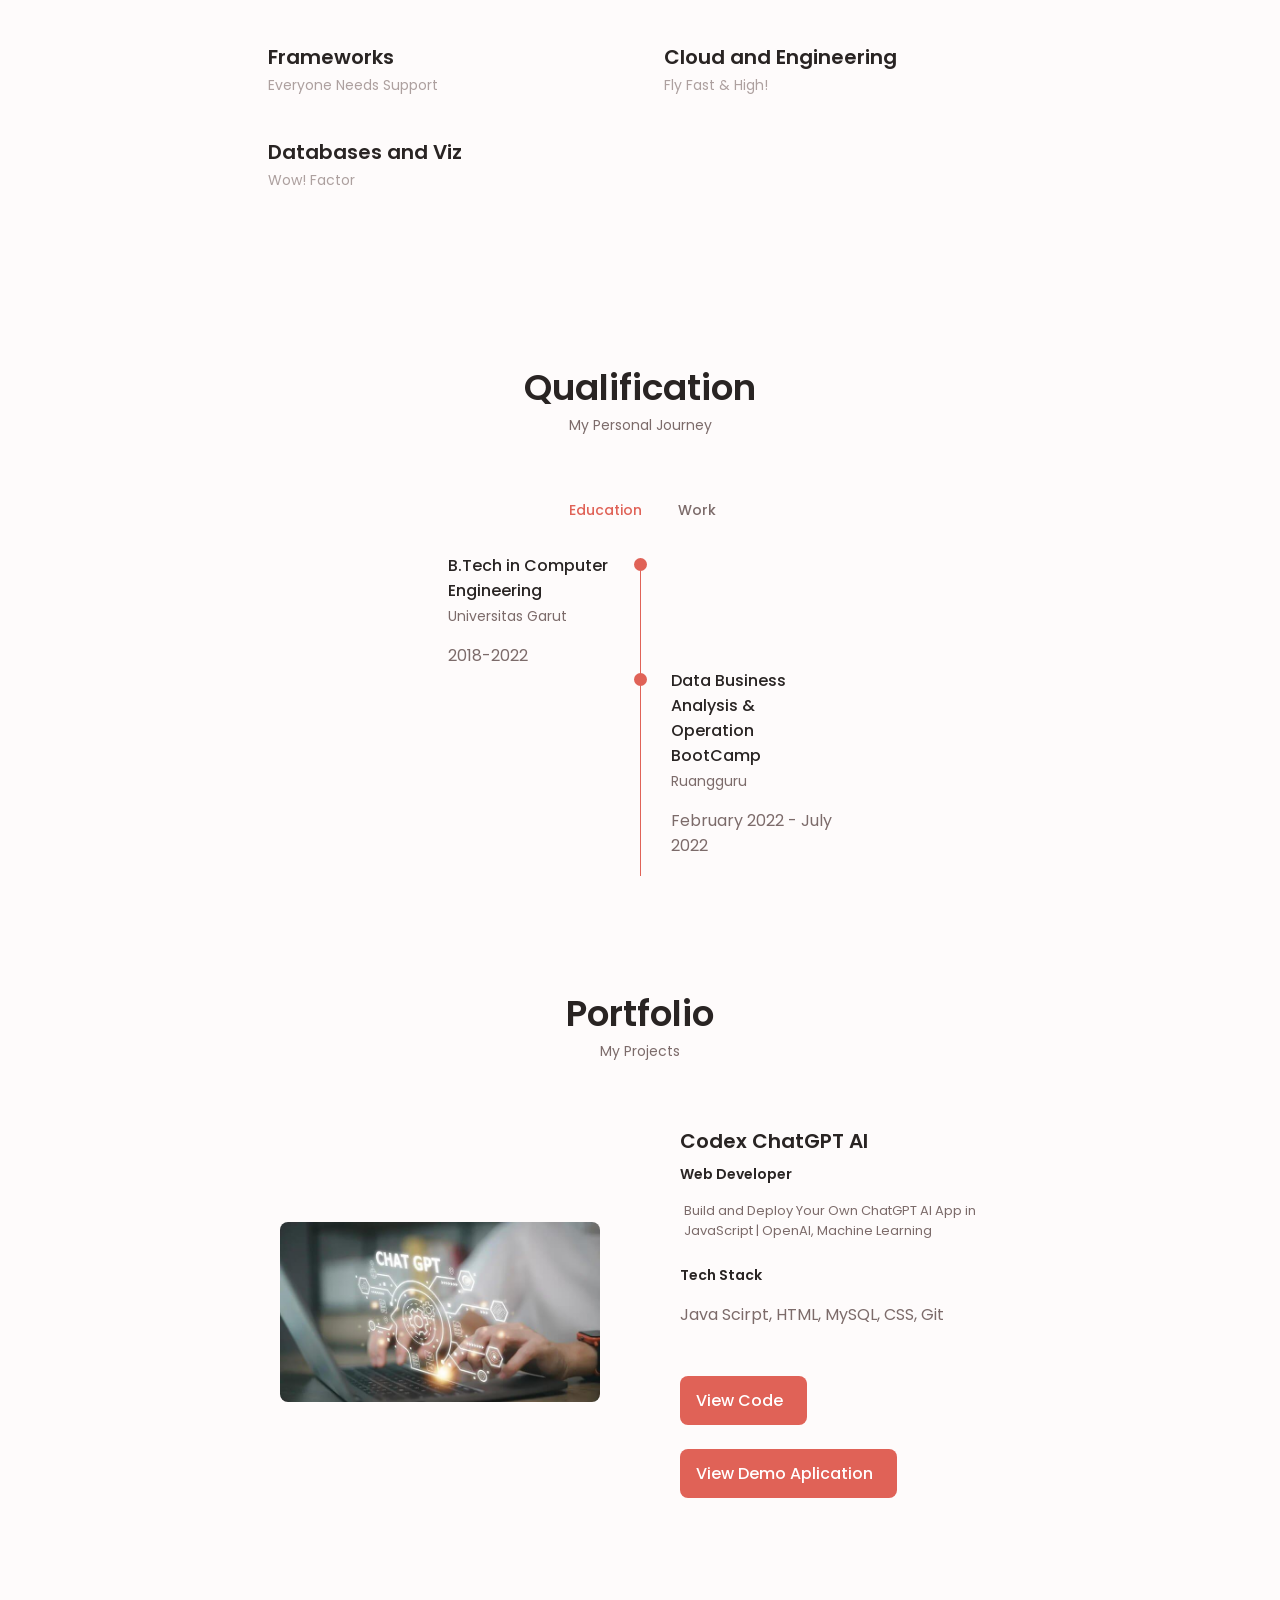
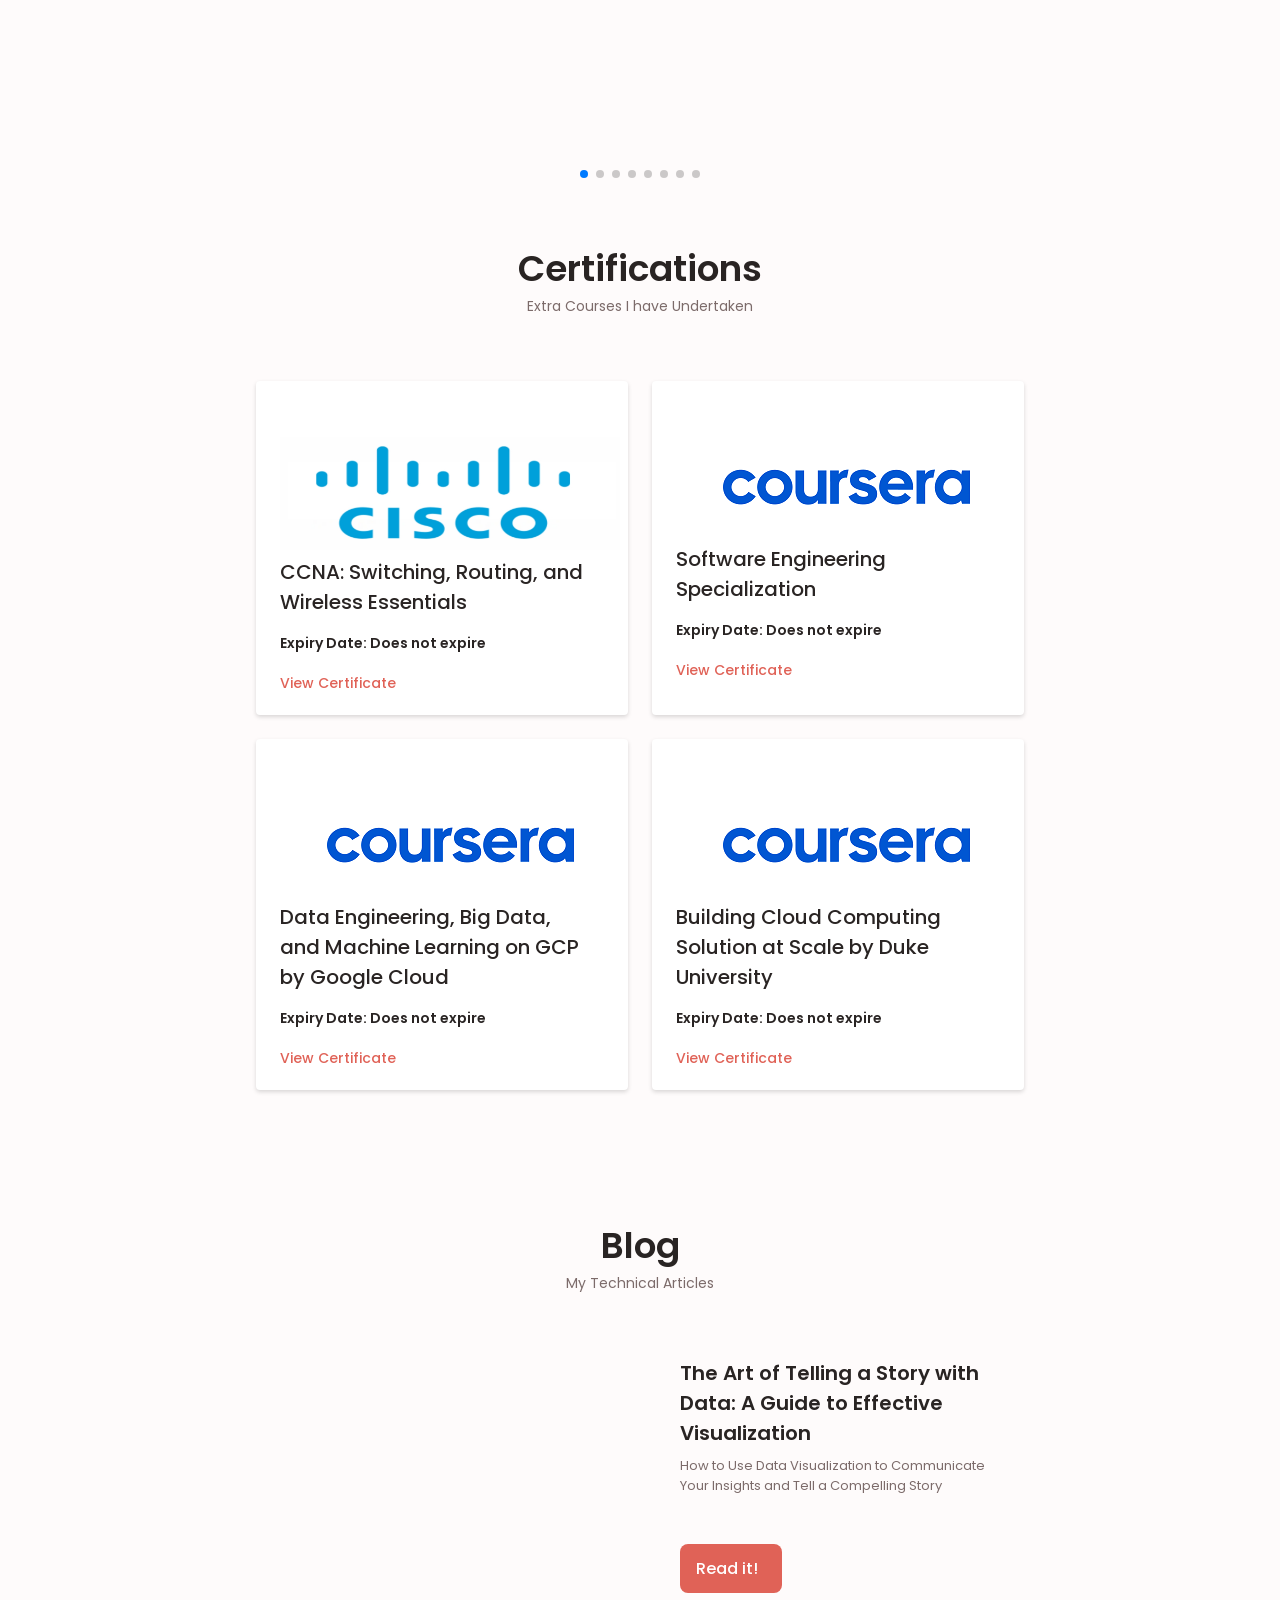
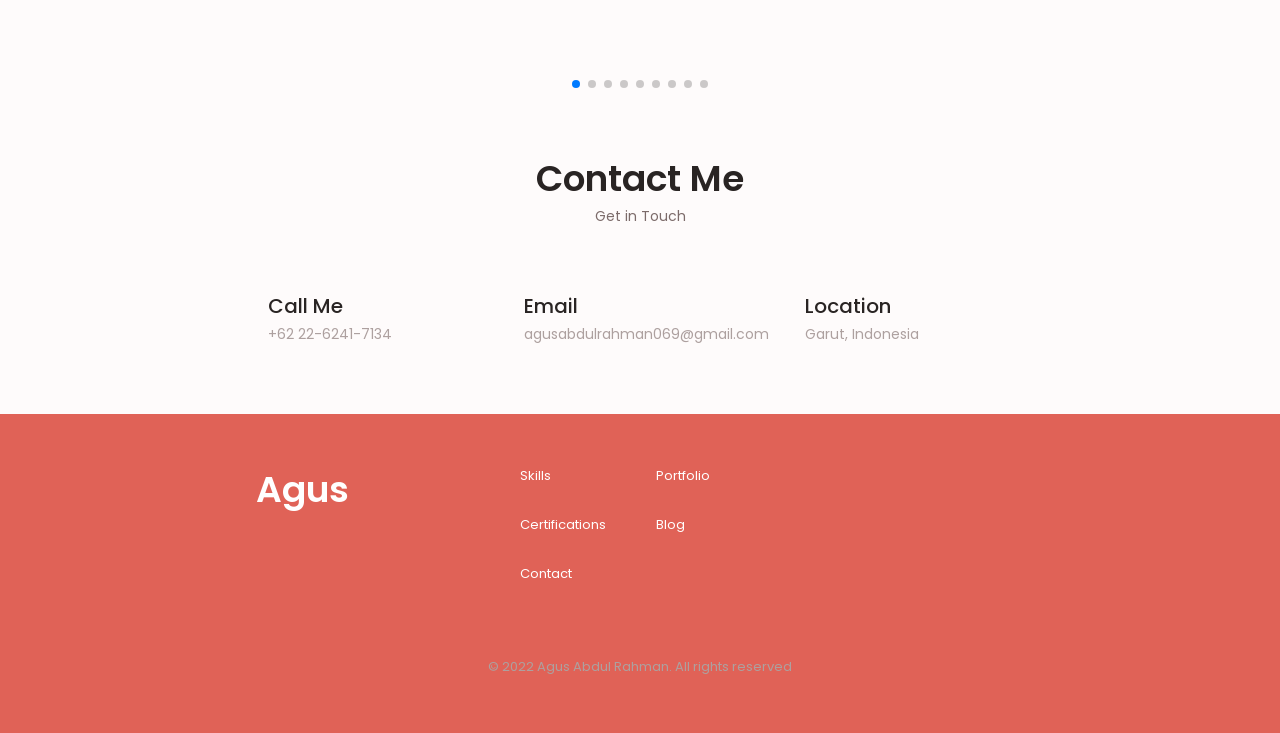
==== commit e2d87c91: "update" ====
--- a/index.html
+++ b/index.html
@@ -179,12 +179,12 @@
 
                         <div class="about__info">
                             <div>
-                                <span class="about__info-title">+ 15</span>
+                                <span class="about__info-title">+8</span>
                                 <span class="about__info-name">Data Projects <br> Completed</span>
                             </div>
 
                             <div>
-                                <span class="about__info-title">6</span>
+                                <span class="about__info-title">9</span>
                                 <span class="about__info-name">Articles <br> Written</span>
                             </div>
 
@@ -195,11 +195,11 @@
                         </div>
 
                         <div class="about__buttons">
-                            <a download="" href="assets/pdf/agus-resume.pdf" class="button button--flex resume">
+                            <a download="" href="assets/pdf/RESUME-AGUS ABDUL RAHMAN.pdf" class="button button--flex resume">
                                 Download Resume<i class="uil uil-download-alt button__icon"></i>
                             </a>
 
-                            <a download="" href="assets/pdf/agus-resume.pdf" class="button button--flex resume">
+                            <a download="" href="assets/pdf/RESUME-AGUS ABDUL RAHMAN.pdf" class="button button--flex resume">
                                 Download CV<i class="uil uil-download-alt button__icon"></i>
                             </a>
                         </div>
@@ -862,7 +862,7 @@
                             <div class="qualification__data">
                                 <div>
                                     <h3 class="qualification__title">B.Tech in Computer Engineering</h3>
-                                    <span class="qualification__subtitle">Universitas Garut, Indonesia</span>
+                                    <span class="qualification__subtitle">Universitas Garut</span>
                                     <div class="qualification__calendar">
                                         <i class="uil uil-calendar-alt"></i>
                                         2018-2022
@@ -876,7 +876,7 @@
                             </div>
 
                              <!--==================== QUALIFICATION 2 ====================-->
-                            <!-- <div class="qualification__data">
+                            <div class="qualification__data">
                                 
                                 <div></div>
 
@@ -886,14 +886,14 @@
                                 </div>
 
                                 <div>
-                                    <h3 class="qualification__title">Exchange - Computer Science</h3>
-                                    <span class="qualification__subtitle">Princeton University, NJ, USA</span>
+                                    <h3 class="qualification__title">Data Business Analysis & Operation BootCamp</h3>
+                                    <span class="qualification__subtitle">Ruangguru</span>
                                     <div class="qualification__calendar">
                                         <i class="uil uil-calendar-alt"></i>
-                                        2022
-                                    </div>
-                                </div>
-                            </div> -->
+                                        February 2022 - July 2022
+                                    </div>
+                                </div>
+                            </div>
                         
                        </div>
 
@@ -1124,48 +1124,7 @@
                        </div>
 
                            <!--==================== QUALIFICATION 6 ====================-->
-
-                           <div class="qualification__data">
-
-							<div></div>
-
-                            <div>
-                                <span class="qualification__rounder"></span>
-                                <span class="qualification__line"></span>
-                            </div>
-							
-
-                               <div>
-                                   <h3 class="qualification__title">Data Business Analysis</h3>
-                                   <span class="qualification__subtitle">Ruangguru</span>
-                                   <div class="qualification__calendar">
-                                       <i class="uil uil-calendar-alt"></i>
-                                       February 2022 - July 2022
-                                   </div>
-                                   <span class="button button--flex button--small button--link qualification__button-modal">
-                                        What I did here
-                                        <i class="uil uil-arrow-right button__icon"></i>
-                                    </span>
-                               </div>
-        
-                               <div class="qualification__modal">
-                                    <div class="qualification__modal-content">
-                                        <!-- <h4 class="qualification__modal-title"></h4> -->
-                                        <p style="text-align:center"><img src="assets/img/Experience/Ruangguru.png" alt=""></p>
-                                        <i class="uil uil-times qualification__modal-close"></i>
-
-                                        <ul class="qualification__modal-works grid">
-                                            <li class="qualification__modal-work">
-                                                <i class="uil uil-check-circle qualification__modal-icon"></i>
-                                                <p>Executed data analysis projects with the aim of identifying HR, Marketing and Product that are often used to get Insights.</p>
-                                            </li>
-                                            <li class="qualification__modal-work">
-                                                <i class="uil uil-check-circle qualification__modal-icon"></i>
-                                                <p>Worked in a group of three team members and used JIRA for scrum project management.</p>
-                                        </ul>
-                                    </div>
-                                </div>
-                           </div>
+                          
 
                            <!--==================== QUALIFICATION 5 ====================-->
                            
@@ -1204,10 +1163,8 @@
                                 <h4 class="portfolio__subtitle">Tech Stack</h4>
 
                                 <div class="portfolio_tech_icons">
-                                    <img src="assets/img/Tech/javascript-.png">
+                                    <p>Java Scirpt, HTML, MySQL, CSS, Git </p>
                                 </div><br>
-								
-								<h4 class="portfolio__subtitle">Research Papers Referred</h4>
 
                                 <!-- <div class="portfolio_tech_icons">
 									<a class = "portfolio__links" href = "https://ieeexplore.ieee.org/document/8099810"> <h6> Learning Cross-Modal Embeddings for Cooking Recipes and Food Images </h6></a>
@@ -1268,16 +1225,144 @@
                         </div>
 						
 						<!--==================== PORTFOLIO 3====================-->
-                        
+                        <div class="portfolio__content grid swiper-slide">
+                            <img src="https://media.istockphoto.com/id/1300878110/vector/credit-score-meter-gauge-business-report-concept-excellent-good-bad-poor-level-scale-credit.jpg?s=612x612&w=0&k=20&c=342PBDJeslvoK0ijI43ayr5xh-b8VmyBu7Ln2f3TMv4=" alt="" class="portfolio__img">
+
+                            <div class="portfolio__data">
+                                <h3 class="portfolio__title">Credit Scoring Home Credit </h3>
+                                <h4 class="portfolio__subtitle">Data Scientist</h4>
+
+                                <li class="qualification__modal-work portfolio__description">
+                                    <i class="uil uil-check-circle qualification__modal-icon"></i>
+                                    <p>Build machine learning models to conduct credit assessments on Home Credit customers using customer data, including credit history, employment history, and social data.</p> 
+                                </li>
+
+                                <li class="qualification__modal-work portfolio__description">
+                                    <i class="uil uil-check-circle qualification__modal-icon"></i>
+                                    <p>Applying machine learning algorithms such as Random Forest, Gradient Boosting, and Logistic Regression to make credit risk predictions. </p>
+                                </li>
+
+                                <li class="qualification__modal-work portfolio__description">
+                                    <i class="uil uil-check-circle qualification__modal-icon"></i>
+                                    <p>Evaluate model performance with metrics such as accuracy, precision, recall, and F1-score.</p>
+                                </li>
+
+                                <h4 class="portfolio__subtitle">Tech Stack</h4>
+
+                                <div class="portfolio_tech_icons">
+                                    <p>Python, Algoritma machine learning: Random Forest, Framework: Scikit-Learn,
+                                        Tools: Jupyter Notebook, Git </p>
+                                </div><br>
+								
+								<a href="https://github.com/agusabdulrahman/Credit-Scoring-Home-Credit" class="button button--flex button--small portfolio__button">
+                                    View Repository
+                                    <i class="uil uil-arrow-right button__icon"></i>
+                                </a>
+                            </div>
+                        </div>
 											
 						<!--==================== PORTFOLIO 4====================-->
-                       
+                        <div class="portfolio__content grid swiper-slide">
+                            <img src="https://media.licdn.com/dms/image/C5612AQF-xPyqmS8ExQ/article-cover_image-shrink_720_1280/0/1635523156416?e=2147483647&v=beta&t=oBh_cqQfEMB5BRVQ5HzBwhdtVrsLSmIEYvsB9yvjEyc" alt="" class="portfolio__img">
+
+                            <div class="portfolio__data">
+                                <h3 class="portfolio__title">Course Recommendation System</h3>
+                                <h4 class="portfolio__subtitle">Data Science</h4>
+
+                                <li class="qualification__modal-work portfolio__description">
+                                    <i class="uil uil-check-circle qualification__modal-icon"></i>
+                                    <p>Built a recommendation system that suggests courses to users based on their past preferences, search history, and ratings. </p>
+                                </li>
+                                <li class="qualification__modal-work portfolio__description">
+                                    <i class="uil uil-check-circle qualification__modal-icon"></i>
+                                    <p>Developed a course recommendation system that could suggest relevant courses to users with high accuracy and precision.
+                                    </p>
+                                </li>
+                                
+
+                                <h4 class="portfolio__subtitle">Tech Stack</h4>
+
+                                <div class="portfolio_tech_icons">
+                                    <p>Programming language: Python, HTML, JavaScript,  Machine learning algorithms: Collaborative Filtering and Content-Based Filtering
+                                        Tools: Jupyter Notebook, VS Code </p>
+                                </div><br>
+
+                                <a href="https://github.com/agusabdulrahman/course-recommendasion-systemb" class="button button--flex button--small portfolio__button">
+                                    View Code
+                                    <i class="uil uil-arrow-right button__icon"></i>
+                                </a>
+                            </div>
+                        </div>
 
                         <!--==================== PORTFOLIO 5====================-->
-                       
+                        <div class="portfolio__content grid swiper-slide">
+                            <img src="[data-uri]" alt="" class="portfolio__img">
+
+                            <div class="portfolio__data">
+                                <h3 class="portfolio__title">Customer Review Feedback</h3>
+                                <h4 class="portfolio__subtitle">Data Science</h4>
+
+                                <li class="qualification__modal-work portfolio__description">
+                                    <i class="uil uil-check-circle qualification__modal-icon"></i>
+                                    <p>Conducted sentiment analysis on customer reviews of British Airways to identify areas of improvement and inform business decisions. </p>
+                                </li>
+                                <li class="qualification__modal-work portfolio__description">
+                                    <i class="uil uil-check-circle qualification__modal-icon"></i>
+                                    <p>Used Natural Language Processing (NLP) techniques such as text preprocessing, feature extraction, and topic modeling to analyze customer feedback.</p>
+                                </li>
+                                <li class="qualification__modal-work portfolio__description">
+                                    <i class="uil uil-check-circle qualification__modal-icon"></i>
+                                    <p>Generated visualizations and reports to communicate insights to management and stakeholders.</p>
+                                </li>
+                                
+
+                                <h4 class="portfolio__subtitle">Tech Stack</h4>
+
+                                <div class="portfolio_tech_icons">
+                                    <p>Python, Libraries: NLTK, Gensim, Scikit-Learn, Matplotlib, Tools: Jupyter Notebook </p>
+                                </div><br>
+
+                                <a href="https://github.com/agusabdulrahman/Customer-Review-Feedback" class="button button--flex button--small portfolio__button">
+                                    View Code
+                                    <i class="uil uil-arrow-right button__icon"></i>
+                                </a>
+                            </div>
+                        </div>
 
                         <!--==================== PORTFOLIO 6====================-->
-                       
+                        <div class="portfolio__content grid swiper-slide">
+                            <img src="[data-uri]" alt="" class="portfolio__img">
+
+                            <div class="portfolio__data">
+                                <h3 class="portfolio__title">Car Prediction Model</h3>
+                                <h4 class="portfolio__subtitle">Data Science</h4>
+
+                                <li class="qualification__modal-work portfolio__description">
+                                    <i class="uil uil-check-circle qualification__modal-icon"></i>
+                                    <p>Built a machine learning model to predict the price of cars based on their features and specifications.</p>
+                                </li>
+                                <li class="qualification__modal-work portfolio__description">
+                                    <i class="uil uil-check-circle qualification__modal-icon"></i>
+                                    <p>Used Random Forest Regressor, XGBoost Regressor, and Catboost Regressor algorithms to develop the prediction models.</p>
+                                </li>
+                                <li class="qualification__modal-work portfolio__description">
+                                    <i class="uil uil-check-circle qualification__modal-icon"></i>
+                                    <p>XGBoost Regressor had the best performance in terms of accuracy, with the lowest MAE, MSE, and RMSE values.</p>
+                                </li>
+                                
+
+                                <h4 class="portfolio__subtitle">Tech Stack</h4>
+
+                                <div class="portfolio_tech_icons">
+                                    <p>Python, Machine learning algorithms: Random Forest Regressor, XGBoost Regressor, and Catboost Regressor, Libraries: Pandas, NumPy, Scikit-Learn, Tools: Jupyter Notebook </p>
+                                </div><br>
+
+                                <a href="https://github.com/agusabdulrahman/Car-Price-Prediction" class="button button--flex button--small portfolio__button">
+                                    View Code
+                                    <i class="uil uil-arrow-right button__icon"></i>
+                                </a>
+                            </div>
+                        </div>
 
                         <!--==================== PORTFOLIO 7====================-->
                         <div class="portfolio__content grid swiper-slide">
@@ -1289,25 +1374,23 @@
 
                                 <li class="qualification__modal-work portfolio__description">
                                     <i class="uil uil-check-circle qualification__modal-icon"></i>
-                                    <p>Build project Stroke Prediction and Exploratory Data Analysis </p>
+                                    <p>Built a machine learning model to predict the risk of stroke in patients based on medical data such as age, gender, blood pressure, blood sugar levels, and others. </p>
                                 </li>
-
                                 <li class="qualification__modal-work portfolio__description">
                                     <i class="uil uil-check-circle qualification__modal-icon"></i>
-                                    <p></p>
+                                    <p>Developed a machine learning model PCA that could predict stroke risk with over 98% accuracy.
+                                    </p>
                                 </li>
+                                
 
                                 <h4 class="portfolio__subtitle">Tech Stack</h4>
 
                                 <div class="portfolio_tech_icons">
-                                    <img src="assets/img/Tech/python.png">
-                                    <img src="assets/img/Tech/numpy.png">
-                                    <img src="assets/img/Tech/pandas.png">
-                                    <img src="assets/img/Tech/matplotlib.png">
-                                    <img src="assets/img/Tech/streamlit.png">
-                                </div>
-
-                                <a href="" class="button button--flex button--small portfolio__button">
+                                    <p>Python, Algoritma machine learning: Random Forest,Decision tree, PCA, Naive Bayes
+                                        Tools: Jupyter Notebook </p>
+                                </div><br>
+
+                                <a href="https://github.com/agusabdulrahman/Stroke-Prediction/blob/main/Stroke%20prediction%20problem.ipynb" class="button button--flex button--small portfolio__button">
                                     View Code
                                     <i class="uil uil-arrow-right button__icon"></i>
                                 </a>
@@ -1315,7 +1398,39 @@
                         </div>
 
                         <!--==================== PORTFOLIO 8====================-->
-                        
+                        <div class="portfolio__content grid swiper-slide">
+                            <img src="[data-uri]" alt="" class="portfolio__img">
+
+                            <div class="portfolio__data">
+                                <h3 class="portfolio__title">Customer Churn Prediction</h3>
+                                <h4 class="portfolio__subtitle">Data Science</h4>
+
+                                <li class="qualification__modal-work portfolio__description">
+                                    <i class="uil uil-check-circle qualification__modal-icon"></i>
+                                    <p>Developed a machine learning model to predict customer churn for a telecommunications company.</p>
+                                </li>
+                                <li class="qualification__modal-work portfolio__description">
+                                    <i class="uil uil-check-circle qualification__modal-icon"></i>
+                                    <p>Conducted exploratory data analysis (EDA) and feature engineering to identify relevant features for the model.</p>
+                                </li>
+                                <li class="qualification__modal-work portfolio__description">
+                                    <i class="uil uil-check-circle qualification__modal-icon"></i>
+                                    <p>The Decision Tree model showed overfitting problem, while the Randomized Search CV on Random Forest Classifier gave us better accuracy of 87 %.</p>
+                                </li>
+                                
+
+                                <h4 class="portfolio__subtitle">Tech Stack</h4>
+
+                                <div class="portfolio_tech_icons">
+                                    <p>Python, Machine learning algorithms: Decision Tree, Random Forest Classifier, Libraries: Pandas, NumPy, Scikit-Learn, Tools: Jupyter Notebook </p>
+                                </div><br>
+
+                                <a href="https://github.com/agusabdulrahman/customer-churn-prediction" class="button button--flex button--small portfolio__button">
+                                    View Code
+                                    <i class="uil uil-arrow-right button__icon"></i>
+                                </a>
+                            </div>
+                        </div>
 
                         <!--==================== PORTFOLIO 9====================-->
                         
@@ -1478,13 +1593,13 @@
 
                         <!--==================== BLOG 1====================-->
                         <div class="blog__content grid swiper-slide">
-                            <img src="https://miro.medium.com/v2/resize:fit:1100/format:webp/1*HhDoR-hLcObJXSwDDEar4g.jpeg" alt="" class="blog__img">
+                            <img src="https://miro.medium.com/v2/resize:fit:1100/format:webp/1*tWDEjkcp4FOvrLllhZTXEg.jpeg" alt="" class="blog__img">
 
                             <div class="blog__data">
-                                <h3 class="blog__title">ChatGPT: Complete Usage Guide</h3>
-                                <p class="blog__description">ChatGPT (Generative Pretrained Transformer) is a machine learning model developed by OpenAI that aims to generate high-quality text. GPT can be used for various applications, including in chatbots. By using GPT, a chatbot can become more intelligent and responsive in responding to user questions or conversations as GPT has been trained on a large dataset, thus being able to understand the context of the conversation and produce relevant answers.</p>
-
-                                <a href="https://towardsdatascience.com/5-minute-paper-explanations-food-ai-part-i-9276b61873c1" class="button button--flex button--small portfolio__button">
+                                <h3 class="blog__title">The Art of Telling a Story with Data: A Guide to Effective Visualization</h3>
+                                <p class="blog__description">How to Use Data Visualization to Communicate Your Insights and Tell a Compelling Story</p>
+
+                                <a href="https://medium.com/@agusabdulrahman/the-art-of-telling-a-story-with-data-a-guide-to-effective-visualization-b2e9b3afae3" class="button button--flex button--small portfolio__button">
                                     Read it!
                                     <i class="uil uil-arrow-right button__icon"></i>
                                 </a>
@@ -1494,7 +1609,7 @@
 
                         <!--==================== BLOG 2====================-->
                         <div class="blog__content grid swiper-slide">
-                            <img src="https://images.unsplash.com/photo-1564410267841-915d8e4d71ea?ixlib=rb-4.0.3&ixid=MnwxMjA3fDB8MHxzZWFyY2h8Mnx8bW90aXZhdGlvbnxlbnwwfHwwfHw%3D&auto=format&fit=crop&w=1000&q=60" alt="" class="blog__img">
+                            <img src="https://miro.medium.com/v2/resize:fit:1100/format:webp/1*XqwJTC7Y54U5ywXSQKwEiw.jpeg" alt="" class="blog__img">
 
                             <div class="blog__data">
                                 <h3 class="blog__title">2 Motivasi yang Selalu Kita Kejar</h3>
@@ -1510,19 +1625,105 @@
 
                         <!--==================== BLOG 3====================-->
 
+                        <div class="blog__content grid swiper-slide">
+                            <img src="https://miro.medium.com/v2/resize:fit:1100/0*JK1J5GAc-_PrFwi7" alt="" class="blog__img">
+
+                            <div class="blog__data">
+                                <h3 class="blog__title">Why Visualization Matters: The Power of Data Visualization in Data Science</h3>
+                                <p class="blog__description">How Effective Data Visualization Can Drive Better Business Decisions</p>
+
+                                <a href="https://medium.com/@agusabdulrahman/why-visualization-matters-the-power-of-data-visualization-in-data-science-caa6f1ff2a43" class="button button--flex button--small portfolio__button">
+                                    Read it!
+                                    <i class="uil uil-arrow-right button__icon"></i>
+                                </a>
+                            </div>
+                        </div>
 
                         <!--==================== BLOG 4====================-->
-                        
+                        <div class="blog__content grid swiper-slide">
+                            <img src="https://miro.medium.com/v2/resize:fit:1100/0*HSTnlerjeLi8aOh9" alt="" class="blog__img">
+
+                            <div class="blog__data">
+                                <h3 class="blog__title">Achieve Your Goals with the Power of Atomic Habits</h3>
+                                <p class="blog__description">The Four Laws of Behavior Change: How to Develop Effective Atomic Habits</p>
+
+                                <a href="https://medium.com/@agusabdulrahman/achieve-your-goals-with-the-power-of-atomic-habits-ee63d8c4fc30" class="button button--flex button--small portfolio__button">
+                                    Read it!
+                                    <i class="uil uil-arrow-right button__icon"></i>
+                                </a>
+                            </div>
+                        </div>
+
                          <!--==================== BLOG 5====================-->
-
+                         <div class="blog__content grid swiper-slide">
+                            <img src="https://miro.medium.com/v2/resize:fit:1100/format:webp/1*ChpLoSwp4o88VsNF7TYLOg.png" alt="" class="blog__img">
+
+                            <div class="blog__data">
+                                <h3 class="blog__title">A Step-by-Step Guide to Implementing Linear Regression in Python</h3>
+                                <p class="blog__description">Introduction to Linear Regression and Its Applications in Data Sciences</p>
+
+                                <a href="https://medium.com/@agusabdulrahman/a-step-by-step-guide-to-implementing-linear-regression-in-python-9200ac08e9f3" class="button button--flex button--small portfolio__button">
+                                    Read it!
+                                    <i class="uil uil-arrow-right button__icon"></i>
+                                </a>
+                            </div>
+                        </div>
                          <!--==================== BLOG 6====================-->
-
+                         <div class="blog__content grid swiper-slide">
+                            <img src="https://miro.medium.com/v2/resize:fit:1100/0*2Iz_RAya79xYnw18" alt="" class="blog__img">
+
+                            <div class="blog__data">
+                                <h3 class="blog__title">Tips and Best Practices for Creating Compelling Data Visualizations</h3>
+                                <p class="blog__description">Unlocking the Power of Your Data: A Guide to Creating Impactful and Effective Visualizations</p>
+
+                                <a href="https://medium.com/@agusabdulrahman/tips-and-best-practices-for-creating-compelling-data-visualizations-6e501d0aa2ec" class="button button--flex button--small portfolio__button">
+                                    Read it!
+                                    <i class="uil uil-arrow-right button__icon"></i>
+                                </a>
+                            </div>
+                        </div>
                         <!--==================== BLOG 7====================-->
-
+                        <div class="blog__content grid swiper-slide">
+                            <img src="https://miro.medium.com/v2/resize:fit:1100/0*y4maa1S1WNpIJWx5" alt="" class="blog__img">
+
+                            <div class="blog__data">
+                                <h3 class="blog__title">5 Time Management Techniques to Boost Productivity</h3>
+                                <p class="blog__description">Learn practical time management strategies to increase your productivity and achieve your goals.</p>
+
+                                <a href="https://medium.com/@agusabdulrahman/5-time-management-techniques-to-boost-productivity-e595440122f7" class="button button--flex button--small portfolio__button">
+                                    Read it!
+                                    <i class="uil uil-arrow-right button__icon"></i>
+                                </a>
+                            </div>
+                        </div>
                         <!--==================== BLOG 8====================-->
-
+                        <div class="blog__content grid swiper-slide">
+                            <img src="https://miro.medium.com/v2/resize:fit:1100/0*pLc-dyICe6VBx-W8" alt="" class="blog__img">
+
+                            <div class="blog__data">
+                                <h3 class="blog__title">The Psychology of Visualization: Understanding How People Process Information</h3>
+                                <p class="blog__description">Exploring the Science behind Effective Data Visualization</p>
+
+                                <a href="https://medium.com/@agusabdulrahman/the-psychology-of-visualization-understanding-how-people-process-information-507c151f296e" class="button button--flex button--small portfolio__button">
+                                    Read it!
+                                    <i class="uil uil-arrow-right button__icon"></i>
+                                </a>
+                            </div>
+                        </div>
                         <!--==================== BLOG 9====================-->
-
+                        <div class="blog__content grid swiper-slide">
+                            <img src="https://miro.medium.com/v2/resize:fit:1100/format:webp/1*HhDoR-hLcObJXSwDDEar4g.jpeg" alt="" class="blog__img">
+
+                            <div class="blog__data">
+                                <h3 class="blog__title">ChatGPT: Complete Usage Guide</h3>
+                                <p class="blog__description">ChatGPT (Generative Pretrained Transformer) is a machine learning model developed by OpenAI that aims to generate high-quality text. GPT can be used for various applications, including in chatbots.</p>
+
+                                <a href="https://medium.com/@agusabdulrahman/chatgpt-complete-usage-guide-e4b53db09a81" class="button button--flex button--small portfolio__button">
+                                    Read it!
+                                    <i class="uil uil-arrow-right button__icon"></i>
+                                </a>
+                            </div>
+                        </div>
                         <!--==================== BLOG 10====================-->
 
                          <!--==================== BLOG 11 ====================-->
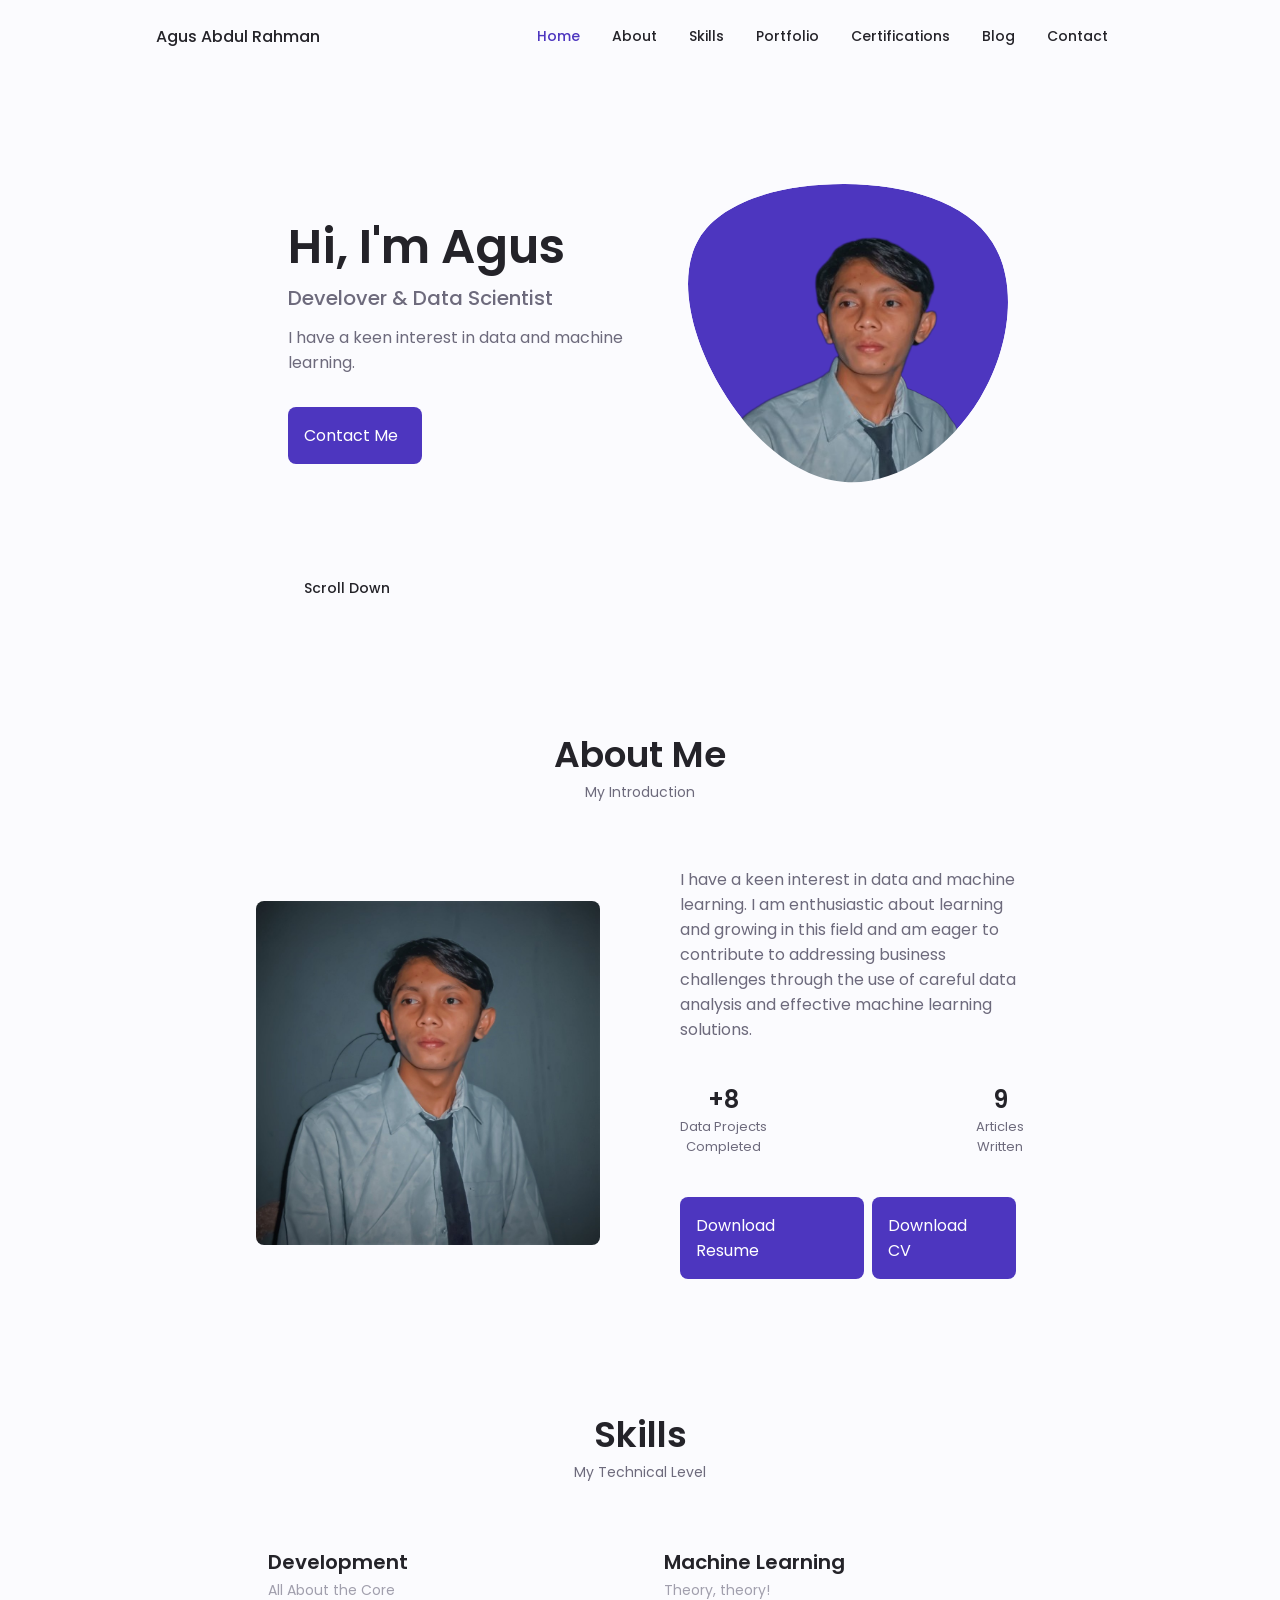
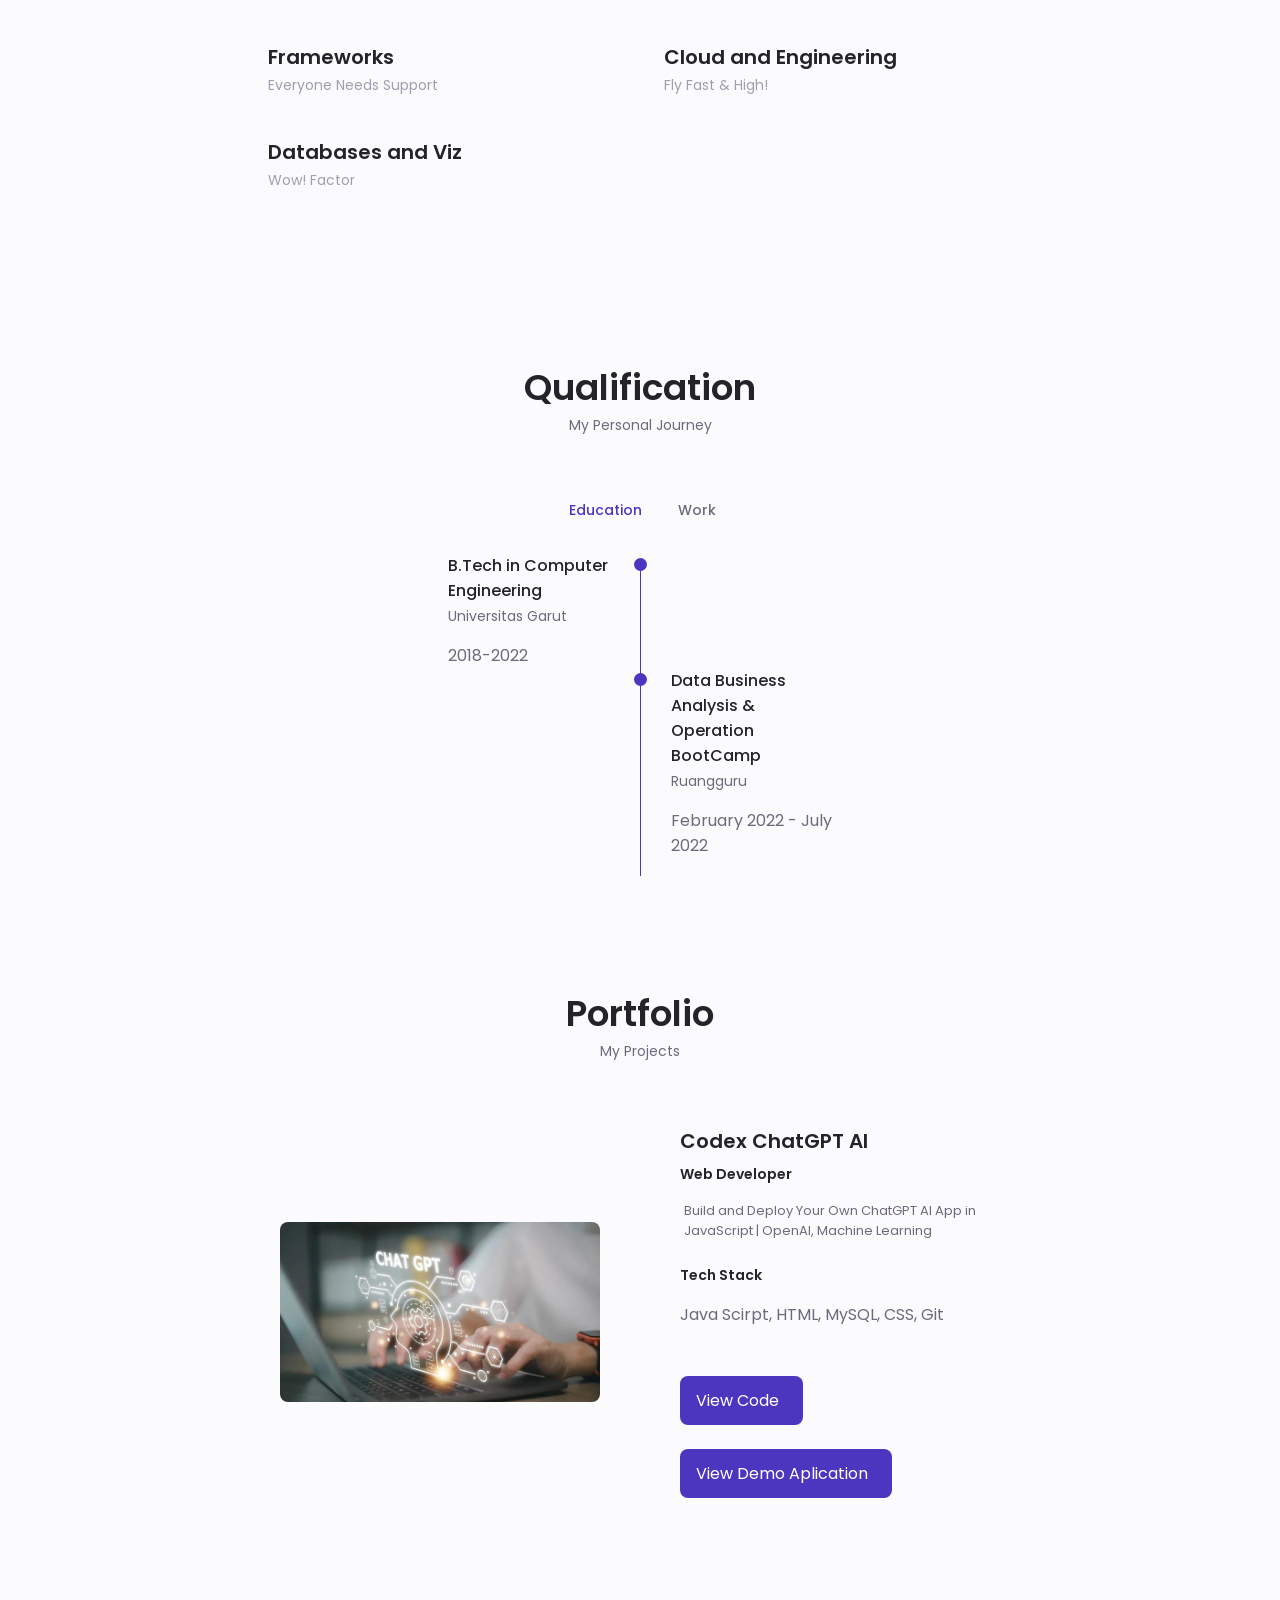
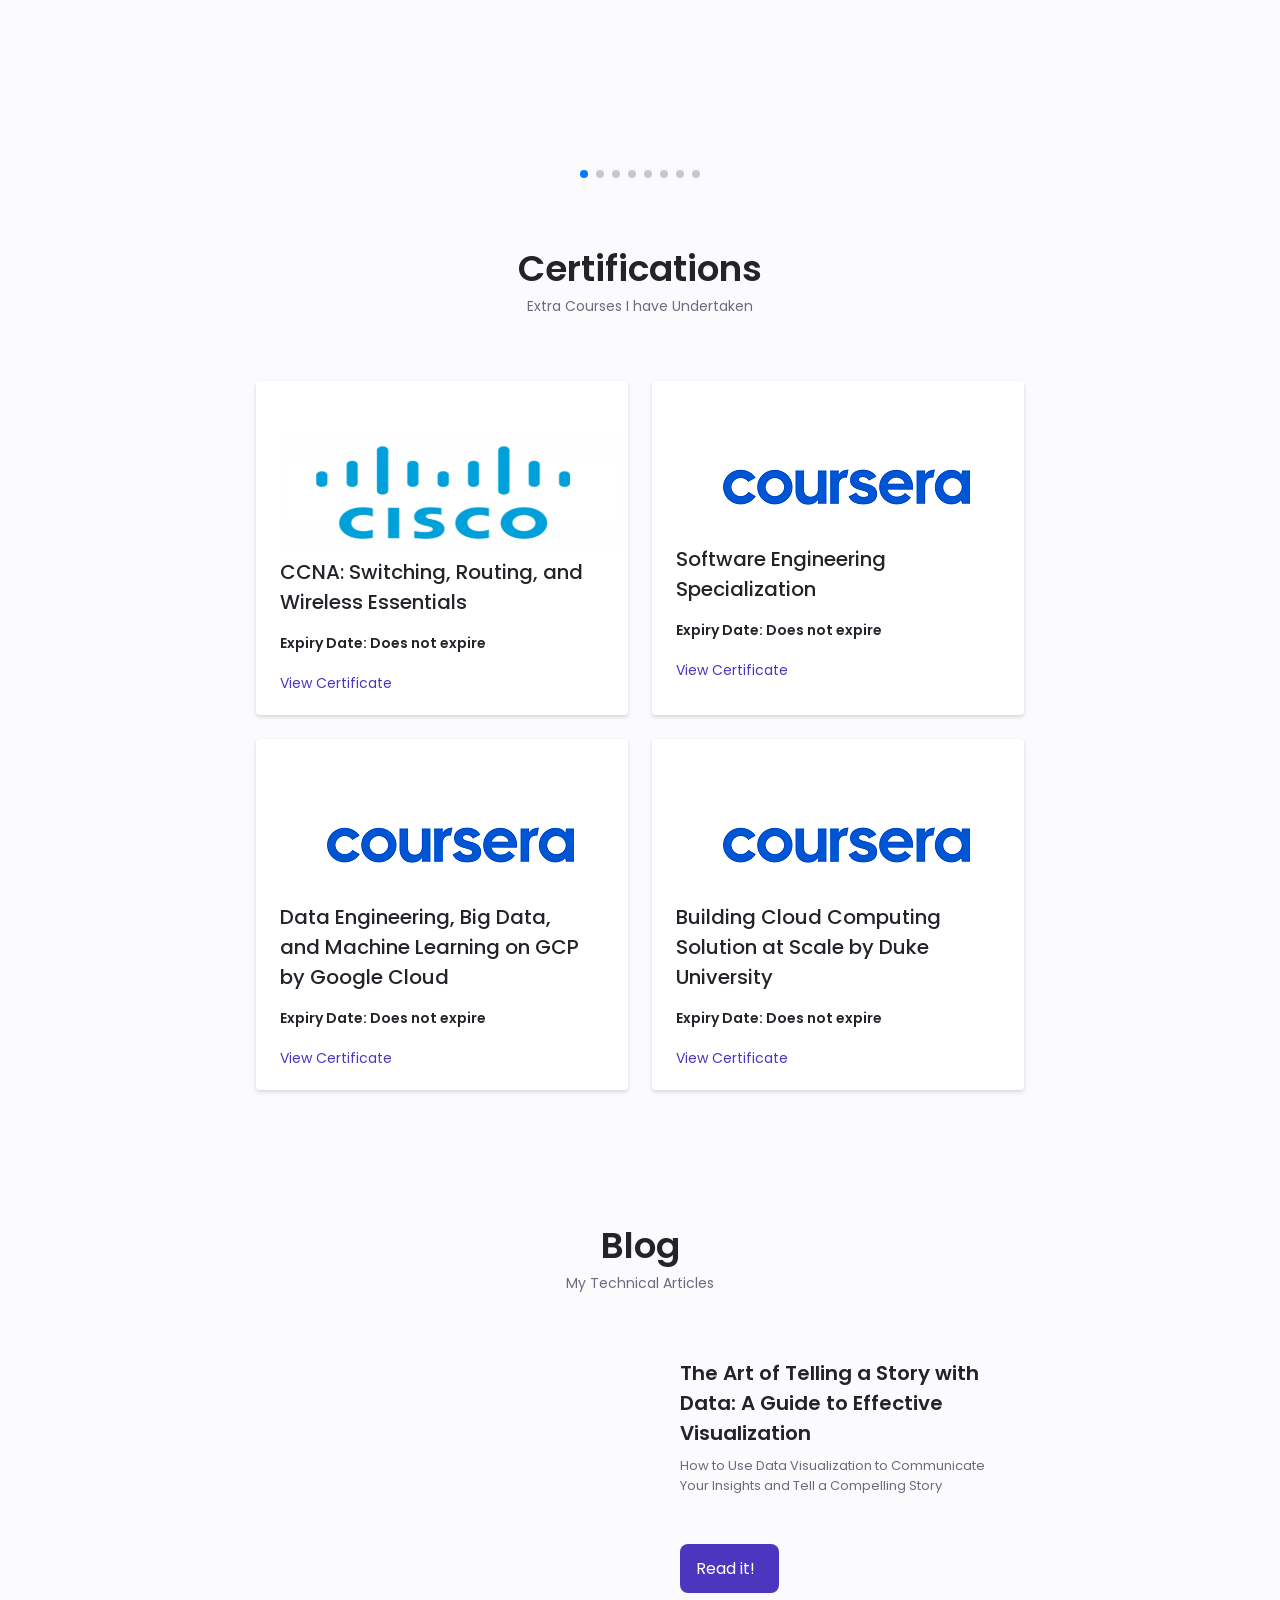
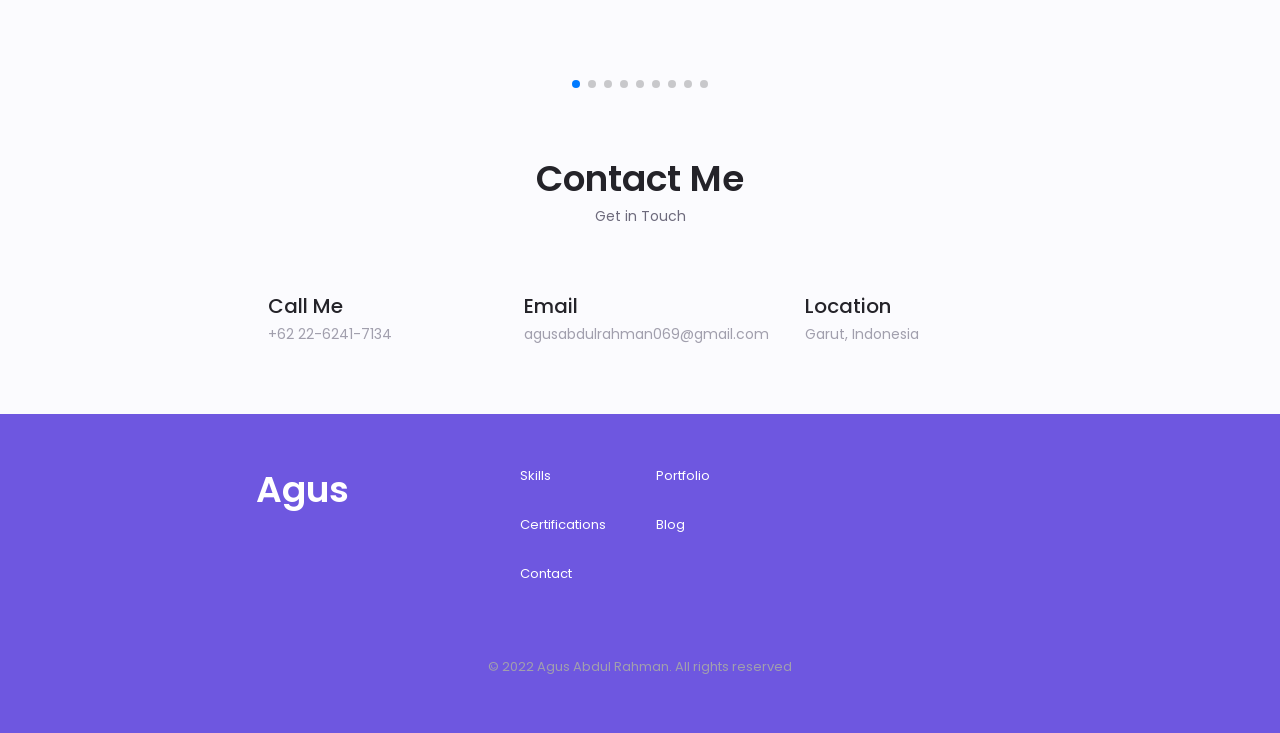
==== commit f13b067a: "update" ====
--- a/index.html
+++ b/index.html
@@ -142,6 +142,7 @@
                                 </g>
                             </svg>                            
                         </div>
+  
 
                         <div class="home__data">
                             <h1 class="home__title">Hi, I'm Agus</h1>
@@ -907,7 +908,7 @@
 							<!--==================== QUALIFICATION 1 ====================-->
                             <div class="qualification__data">
                             <div>
-                                <h3 class="qualification__title">Data Scientist Intern</h3>
+                                <h3 class="qualification__title">Project Base Intern Data Scientist Intern</h3>
                                 <span class="qualification__subtitle">Home Credit</span>
                                 <div class="qualification__calendar">
                                     <i class="uil uil-calendar-alt"></i>
@@ -991,7 +992,7 @@
                            <div class="qualification__data">
 
                                 <div>
-                                   <h3 class="qualification__title">Data Engineer</h3>
+                                   <h3 class="qualification__title">Project Base Intern Data Engineer</h3>
                                    <span class="qualification__subtitle">BTPN Syariah</span>
                                    <div class="qualification__calendar">
                                        <i class="uil uil-calendar-alt"></i>
@@ -1045,7 +1046,7 @@
 							
 
                                <div>
-                                   <h3 class="qualification__title">BackEnd Developer</h3>
+                                   <h3 class="qualification__title">Project Base Intern Backnd Developer</h3>
                                    <span class="qualification__subtitle">Evermos</span>
                                    <div class="qualification__calendar">
                                        <i class="uil uil-calendar-alt"></i>
--- a/assets/css/styles.css
+++ b/assets/css/styles.css
@@ -7,10 +7,10 @@
 
   /*========== Colors ==========*/
   /* Change favorite color */
-  --hue-color: 5; /*Purple 250 - Green 142 - Blue 230 - Pink 340*/
+  --hue-color: 250; /*Purple 250 - Green 142 - Blue 230 - Pink 340*/
 
   /* HSL color mode */
-  --first-color: hsl(var(--hue-color), 69%, 61%);
+  --first-color: hsl(var(--hue-color), 56%, 48%);
   --first-color-second: hsl(var(--hue-color), 69%, 61%);
   --first-color-alt: hsl(var(--hue-color), 57%, 53%);
   --first-color-lighter: hsl(var(--hue-color), 92%, 85%);
@@ -361,7 +361,7 @@
   color: #fff;
   padding: 1rem;
   border-radius: 0.5rem;
-  font-weight: var(--font-medium);
+  font-weight: var(--font-semi);
 }
 
 .button:hover {
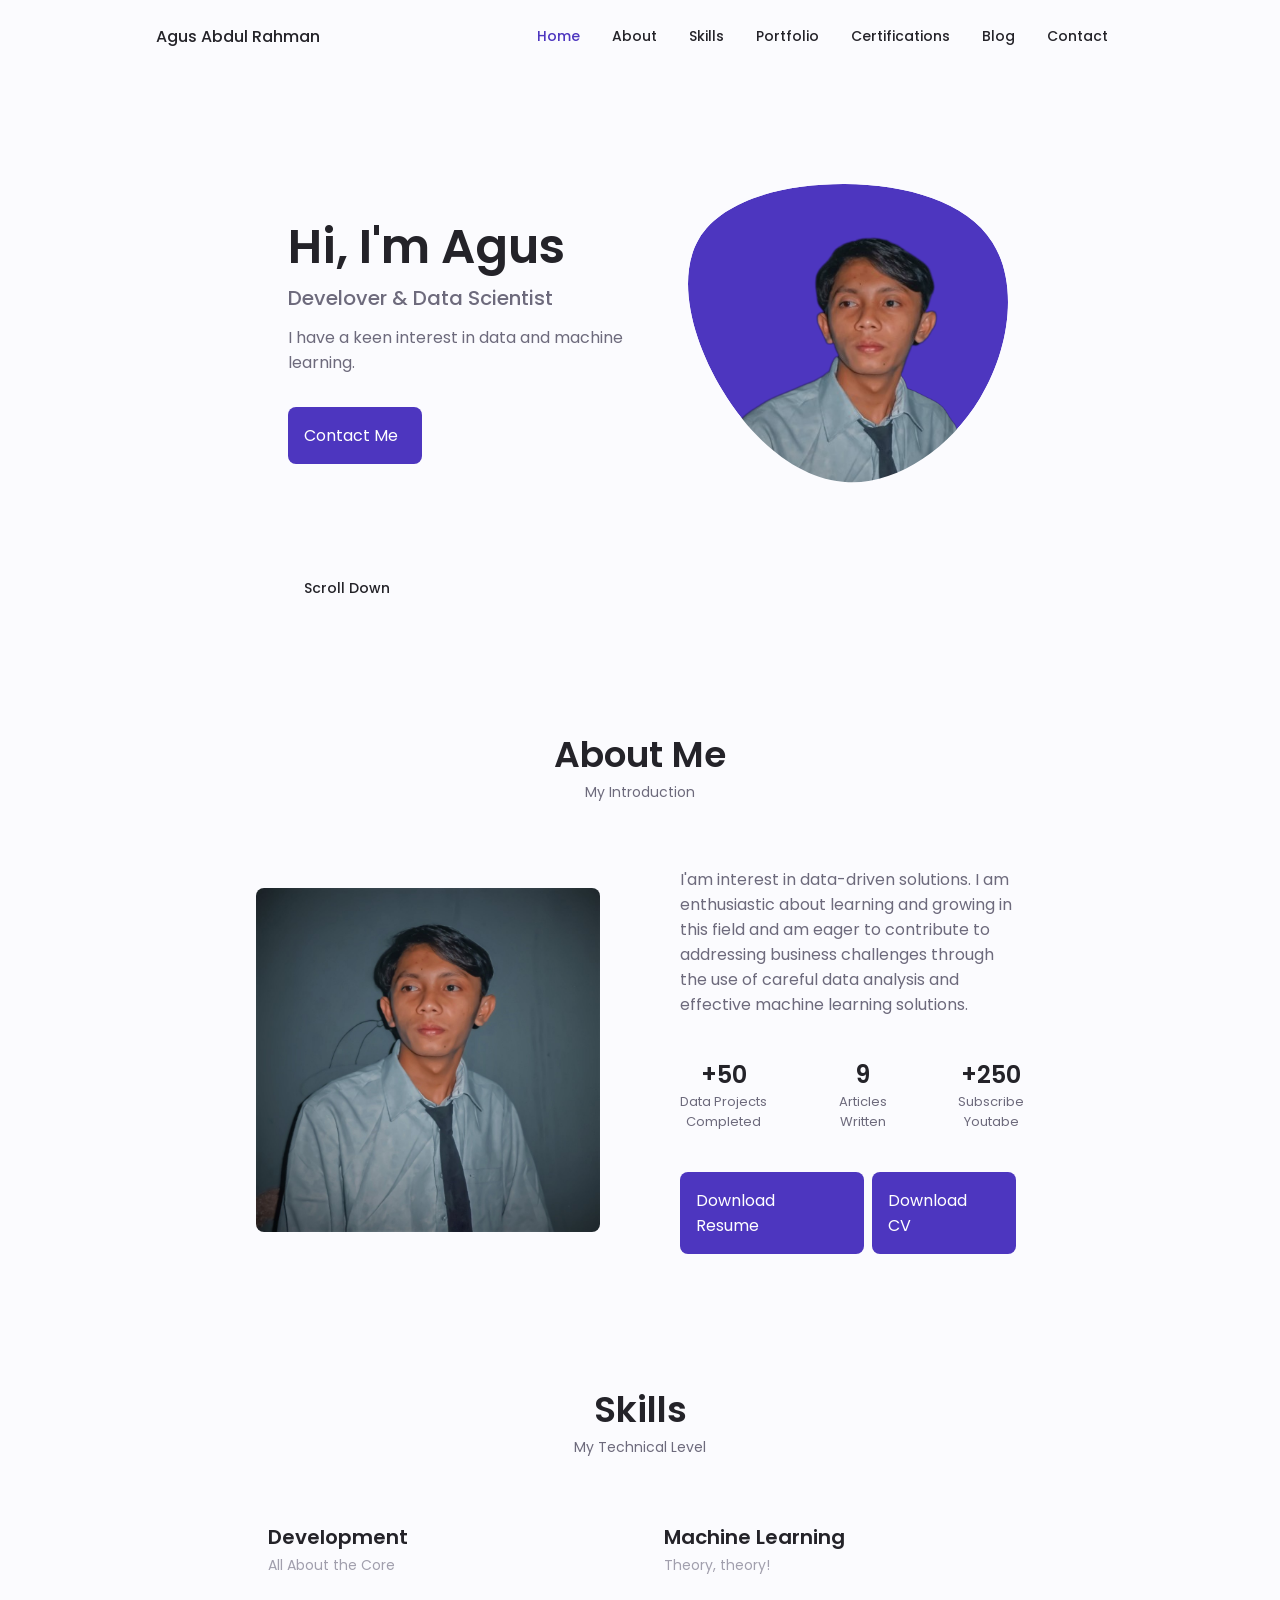
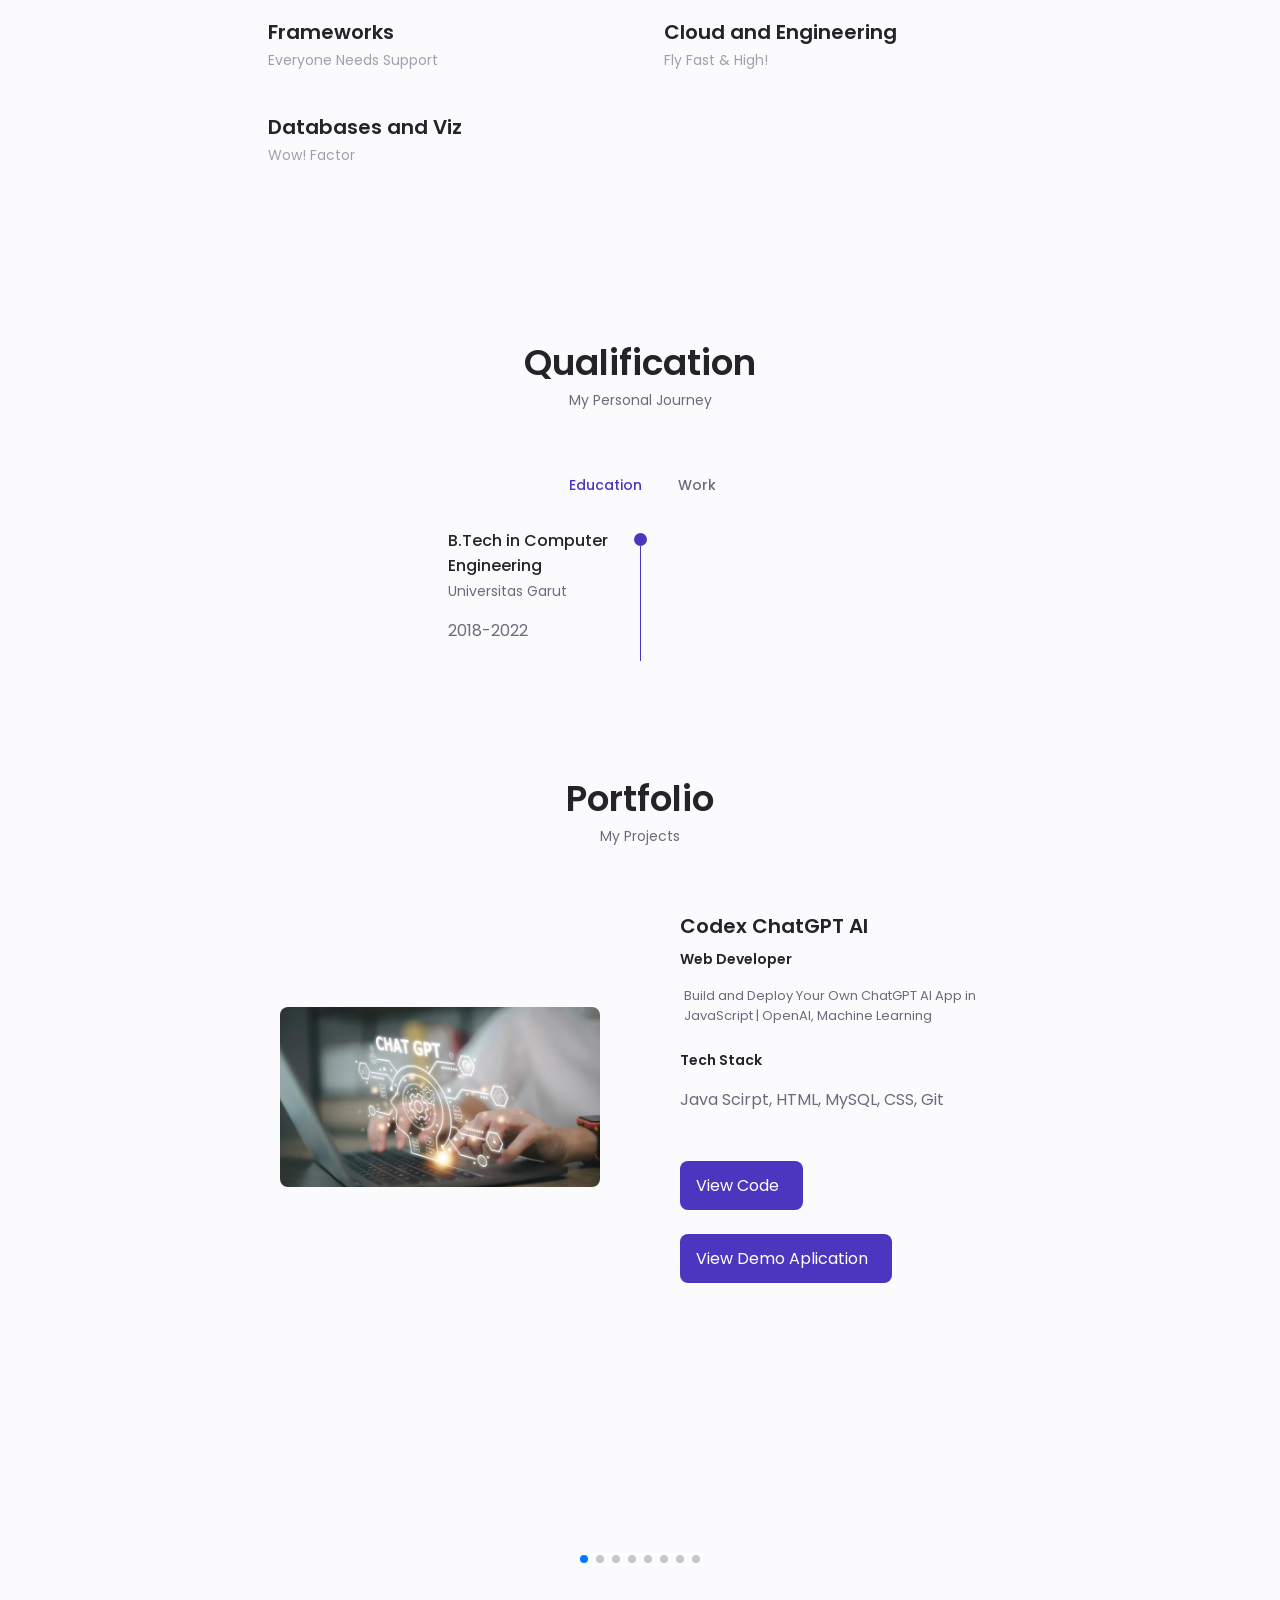
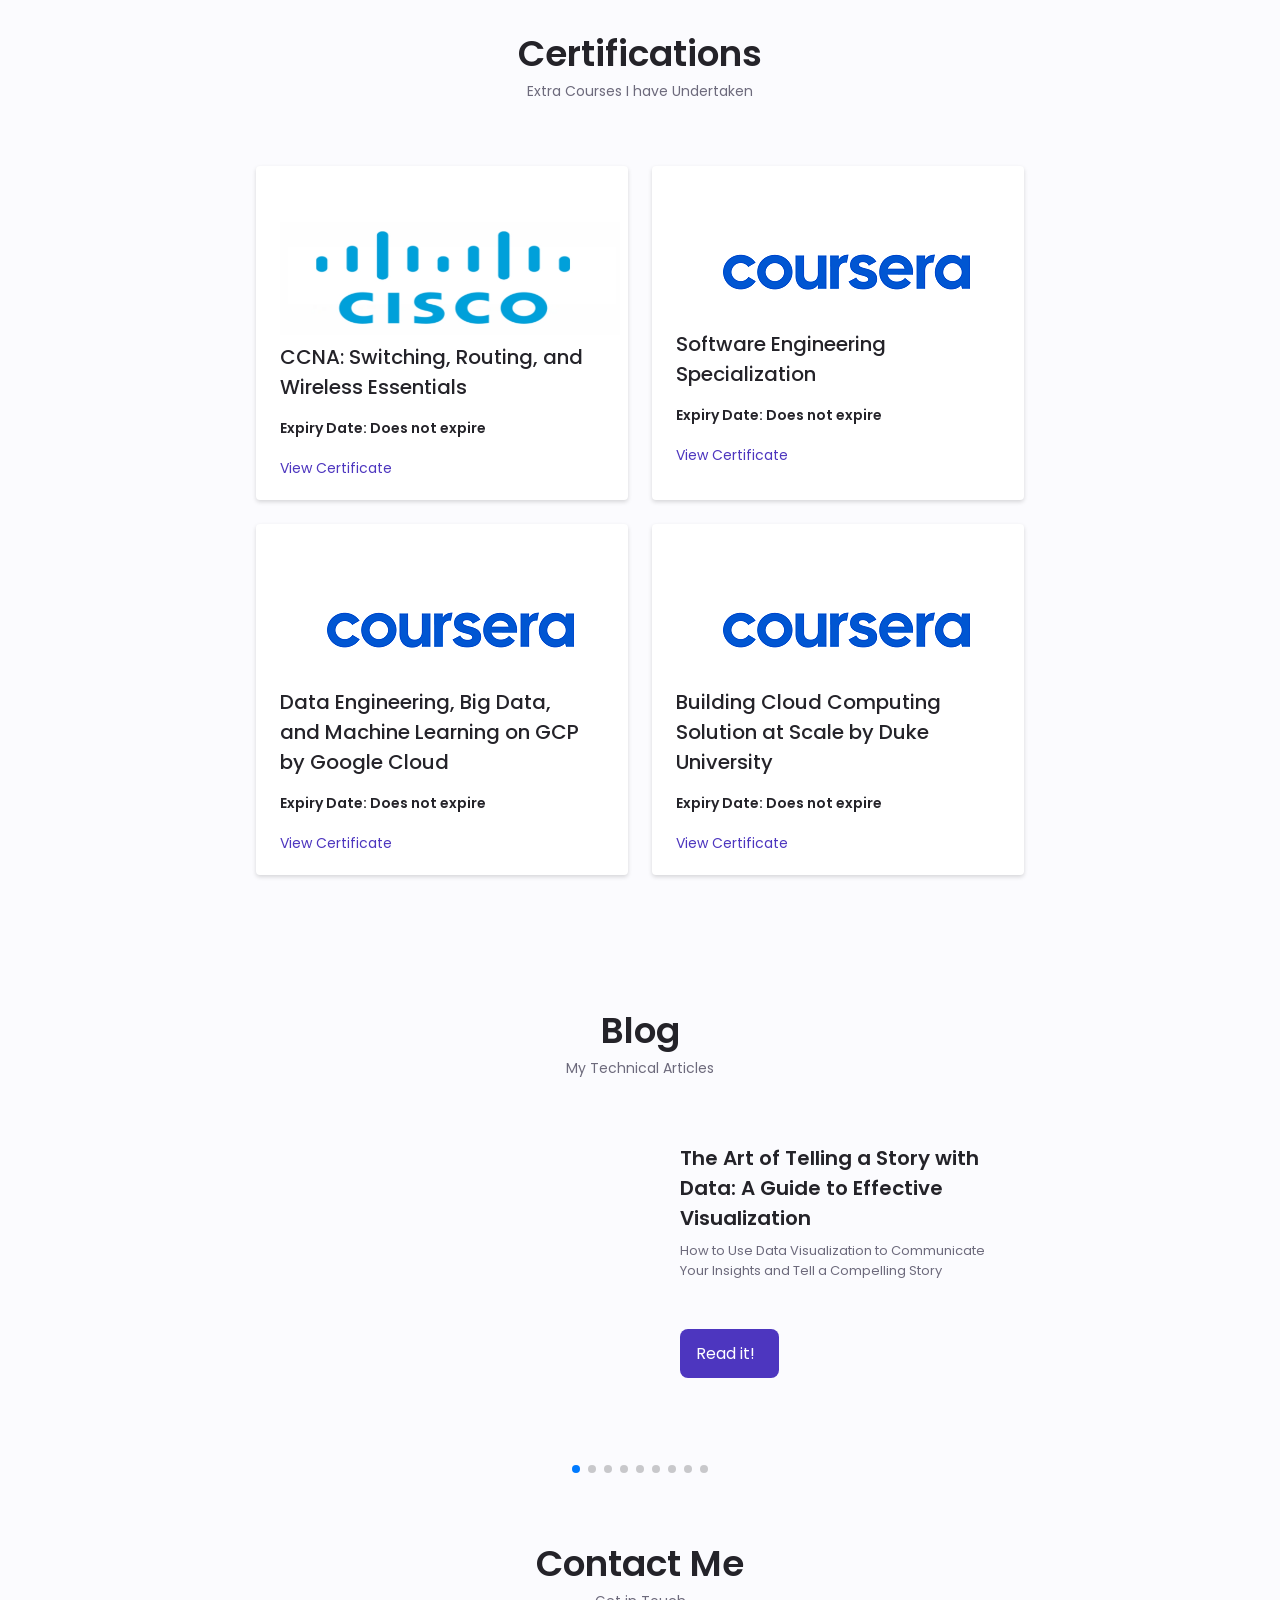
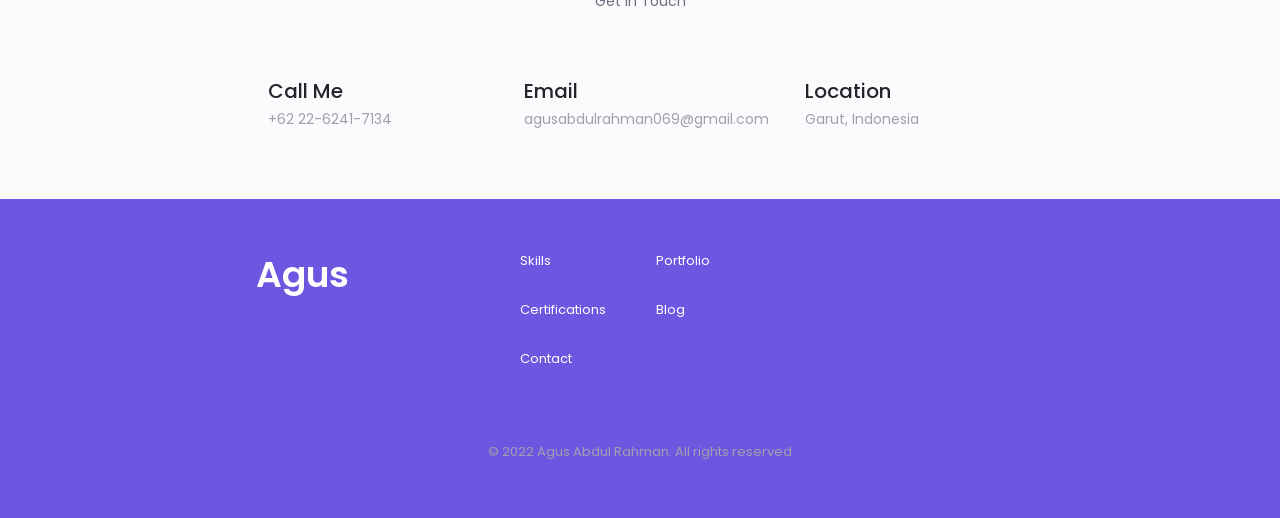
==== commit f5958a39: "update portopolio" ====
--- a/index.html
+++ b/index.html
@@ -175,18 +175,25 @@
                     <img src="assets/img/About/agus.jpg" alt="" class="about__img">
                 
                     <div class="about__data">
-                        <p class="about__description">I have a keen interest in data and machine learning. I am enthusiastic about learning and growing in this field and am eager to contribute to addressing business challenges through the use of careful data analysis and effective machine learning solutions.
+                        <p class="about__description">I'am interest in data-driven solutions. I am enthusiastic about learning and growing in this
+                             field and am eager to contribute to addressing business challenges through the use of careful data analysis and effective machine 
+                             learning solutions.
                         </p>
 
                         <div class="about__info">
                             <div>
-                                <span class="about__info-title">+8</span>
+                                <span class="about__info-title">+50</span>
                                 <span class="about__info-name">Data Projects <br> Completed</span>
                             </div>
 
                             <div>
                                 <span class="about__info-title">9</span>
                                 <span class="about__info-name">Articles <br> Written</span>
+                            </div>
+
+                            <div>
+                                <span class="about__info-title">+250</span>
+                                <span class="about__info-name">Subscribe <br> Youtabe</span>
                             </div>
 
                             <!-- <div>
@@ -446,8 +453,8 @@
 								
 								<div class="skills__data">
                                     <div class="skills__titles">
-                                        <h3 class="skills__name">OpenCV</h3>
-                                        <span class="skills__number">65%</span>
+                                        <h3 class="skills__name">OpenCV and Roboflow</h3>
+                                        <span class="skills__number">75%</span>
                                     </div>
                                     <div class="skills__bar">
                                         <span class="skills__percentage skills__opencv">
@@ -457,8 +464,8 @@
 								
 								<div class="skills__data">
                                     <div class="skills__titles">
-                                        <h3 class="skills__name">Pillow</h3>
-                                        <span class="skills__number">65%</span>
+                                        <h3 class="skills__name">FastAPI</h3>
+                                        <span class="skills__number">80%</span>
                                     </div>
                                     <div class="skills__bar">
                                         <span class="skills__percentage skills__pillow">
@@ -502,7 +509,7 @@
                                 <div class="skills__data">
                                     <div class="skills__titles">
                                         <h3 class="skills__name">Flask</h3>
-                                        <span class="skills__number">40%</span>
+                                        <span class="skills__number">65%</span>
                                     </div>
                                     <div class="skills__bar">
                                         <span class="skills__percentage skills__flask">
@@ -642,6 +649,17 @@
                                     <div class="skills__titles">
                                         <h3 class="skills__name">Time Series</h3>
                                         <span class="skills__number">55%</span>
+                                    </div>
+                                    <div class="skills__bar">
+                                        <span class="skills__percentage skills__time">
+                                        </span>
+                                    </div>
+                                </div>
+
+                                <div class="skills__data">
+                                    <div class="skills__titles">
+                                        <h3 class="skills__name">LLMs</h3>
+                                        <span class="skills__number">70%</span>
                                     </div>
                                     <div class="skills__bar">
                                         <span class="skills__percentage skills__time">
@@ -877,7 +895,7 @@
                             </div>
 
                              <!--==================== QUALIFICATION 2 ====================-->
-                            <div class="qualification__data">
+                            <!-- <div class="qualification__data">
                                 
                                 <div></div>
 
@@ -894,16 +912,69 @@
                                         February 2022 - July 2022
                                     </div>
                                 </div>
-                            </div>
+                            </div> -->
                         
                        </div>
 
                         </div>
 
                         <!--==================== QUALIFICATION CONTENT 2 ====================-->
+
+                        <!--==================== QUALIFICATION 1 ====================-->
                         
                         <div class="qualification__content" data-content id="work">
 
+                            <div class="qualification__data">
+							
+                                <div></div>
+    
+                                <div>
+                                    <span class="qualification__rounder"></span>
+                                    <span class="qualification__line"></span>
+                                </div>
+                                
+                                <div>
+                                    <h3 class="qualification__title">Machine Learning Engineer</h3>
+                                    <span class="qualification__subtitle">Ragdalion Technology</span>
+                                    <div class="qualification__calendar">
+                                        <i class="uil uil-calendar-alt"></i>
+                                        Maret 2023 - January 2024
+                                    </div>
+                                    
+                                    <span class="button button--flex button--small button--link qualification__button-modal">
+                                         What I did here
+                                         <i class="uil uil-arrow-right button__icon"></i>
+                                     </span>
+             
+                                     <div class="qualification__modal">
+                                         <div class="qualification__modal-content">
+                                             <!-- <h4 class="qualification__modal-title"></h4> -->
+                                             <p style="text-align:center"><img src="assets/img/Experience/ragdalion.jpeg" alt=""></p>
+                                             <i class="uil uil-times qualification__modal-close"></i>
+    
+                                             <ul class="qualification__modal-works grid">
+                                                 <li class="qualification__modal-work">
+                                                     <i class="uil uil-check-circle qualification__modal-icon"></i>
+                                                     <p>Conduct exploratory data analysis (EDA) to understand data characteristics, identify patterns, and extract meaningful insights.
+                                                    </p>
+                                                 </li>
+                                                 <li class="qualification__modal-work">
+                                                    <i class="uil uil-check-circle qualification__modal-icon"></i>
+                                                    <p>Monitored production ML models, identified and resolved issues, enhancing model performance by 8%.
+                                                   </p>
+                                                </li>
+                                                <li class="qualification__modal-work">
+                                                    <i class="uil uil-check-circle qualification__modal-icon"></i>
+                                                    <p>Implemented predictive machine learning for manufacturing client's QA Machine Test, focusing on real-time anomaly 
+                                                        detection with Autoencoder. Achieved 99% accuracy, enhancing system dependability for reliable, high-quality machine 
+                                                        testing.
+                                                   </p>
+                                                </li>
+                                             </ul>
+                                         </div>
+                                     </div>
+                                </div>
+                                </div>
 
 							<!--==================== QUALIFICATION 1 ====================-->
                             <div class="qualification__data">
@@ -1082,11 +1153,11 @@
                            <div class="qualification__data">
 
                             <div>
-                               <h3 class="qualification__title">Project Base Intern Data Scientist</h3>
-                               <span class="qualification__subtitle">British Airways</span>
+                               <h3 class="qualification__title">Data Business Analysis</h3>
+                               <span class="qualification__subtitle">Ruangguru</span>
                                <div class="qualification__calendar">
                                    <i class="uil uil-calendar-alt"></i>
-                                   Agustus 2022 - September 2022
+                                   Feburary 2022 - Juli 2022
                                </div>
                                
                                <span class="button button--flex button--small button--link qualification__button-modal">
@@ -1096,11 +1167,11 @@
         
                                 <div class="qualification__modal">
                                     <div class="qualification__modal-content">
-                                        <!-- <h4 class="qualification__modal-title"></h4> -->
-                                        <p style="text-align:center"><img src="assets/img/Experience/airways.png" alt=""></p>
+                                        <h4 class="qualification__modal-title"></h4>
+                                        <p style="text-align:center"><img src="assets/img/Experience/Ruangguru.png" alt=""></p>
                                         <i class="uil uil-times qualification__modal-close"></i>
 
-                                        <ul class="qualification__modal-works grid">
+                                        <!-- <ul class="qualification__modal-works grid">
                                             <li class="qualification__modal-work">
                                                 <i class="uil uil-check-circle qualification__modal-icon"></i>
                                                 <p>Collecting and analyzing customer feedback from third-party sources to uncover insights and improve business strategies.</p>
@@ -1112,7 +1183,7 @@
                                             <li class="qualification__modal-work">
                                                 <i class="uil uil-check-circle qualification__modal-icon"></i>
                                                 <p>Developed a Random Forest Classifier model with 99.99% training accuracy and 92.07% test accuracy to identify key factors impacting</p>
-                                        </ul>
+                                        </ul> -->
                                     </div>
                                 </div>
                            </div>
@@ -1423,7 +1494,7 @@
                                 <h4 class="portfolio__subtitle">Tech Stack</h4>
 
                                 <div class="portfolio_tech_icons">
-                                    <p>Python, Machine learning algorithms: Decision Tree, Random Forest Classifier, Libraries: Pandas, NumPy, Scikit-Learn, Tools: Jupyter Notebook </p>
+                                    <p>Python, ML algorithms: Random Forest Classifier, Libraries: Pandas, NumPy, Scikit-Learn, Tools: Jupyter Notebook </p>
                                 </div><br>
 
                                 <a href="https://github.com/agusabdulrahman/customer-churn-prediction" class="button button--flex button--small portfolio__button">
